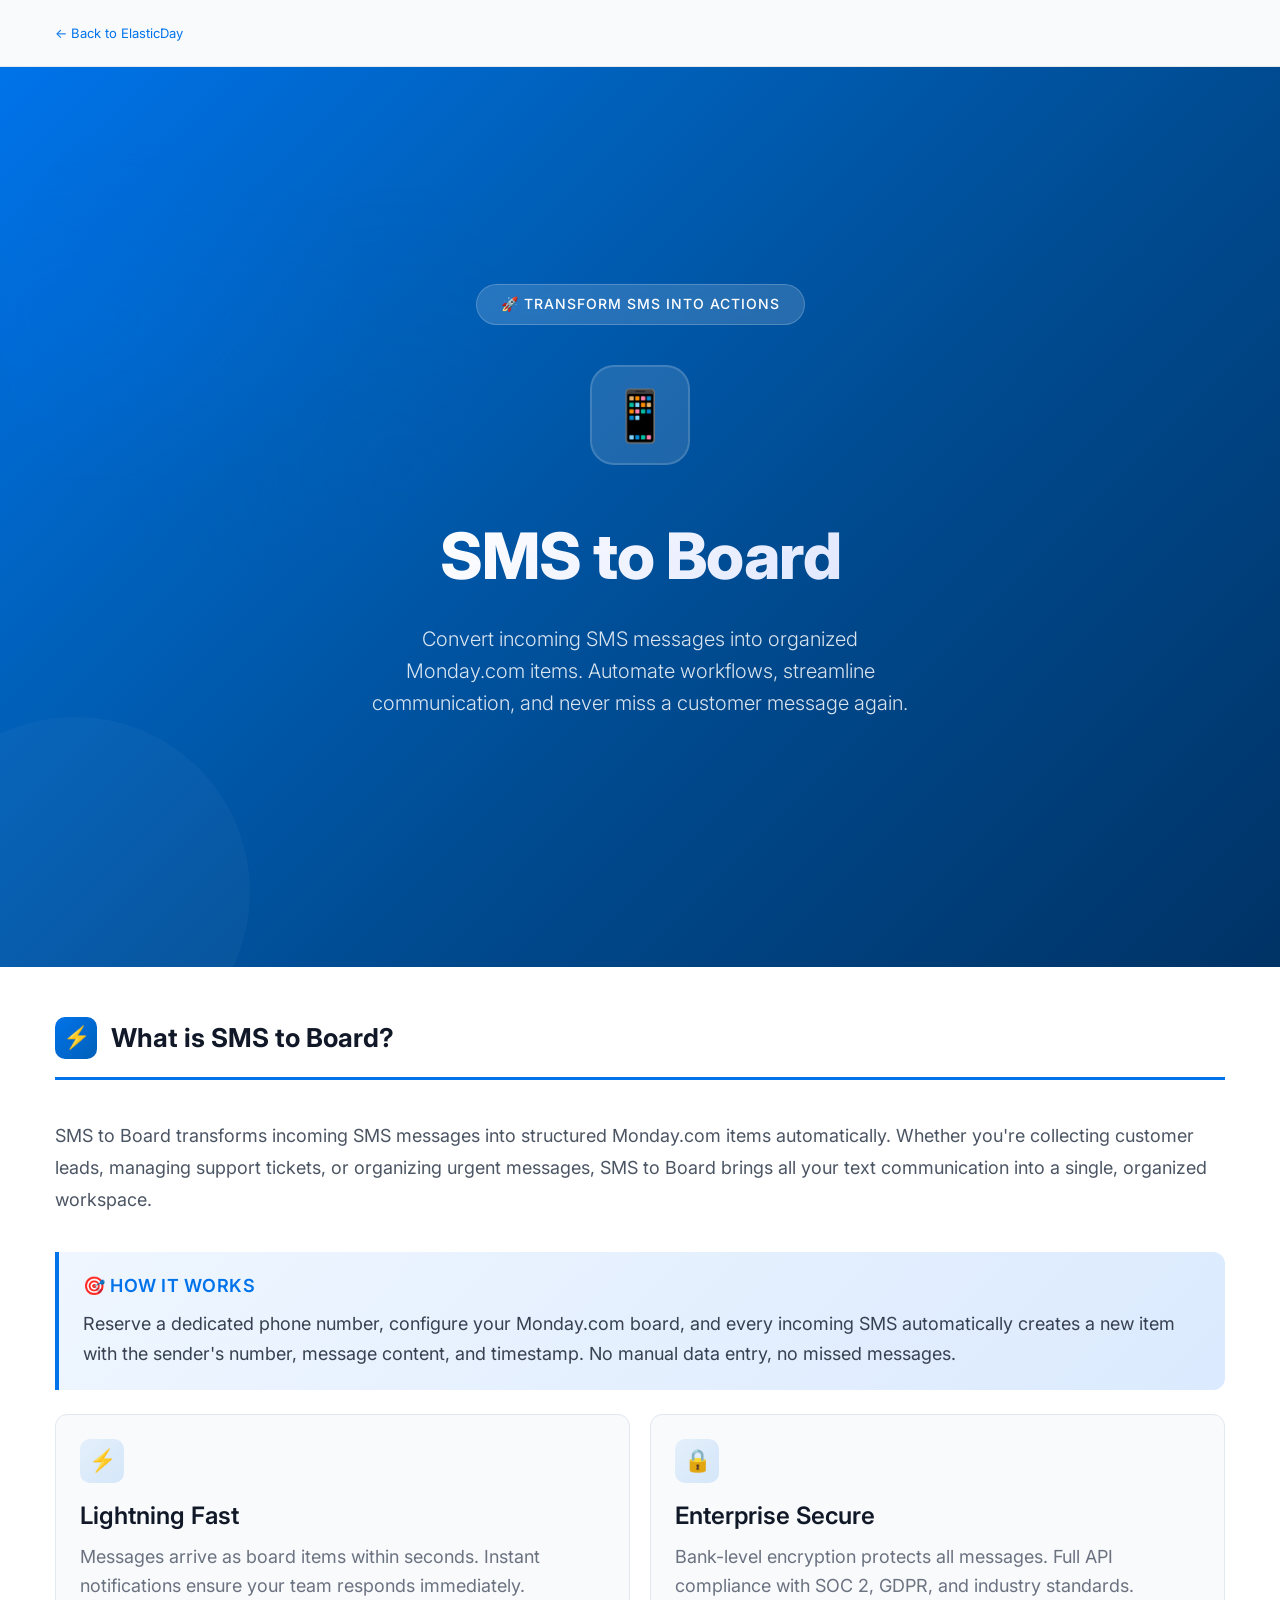
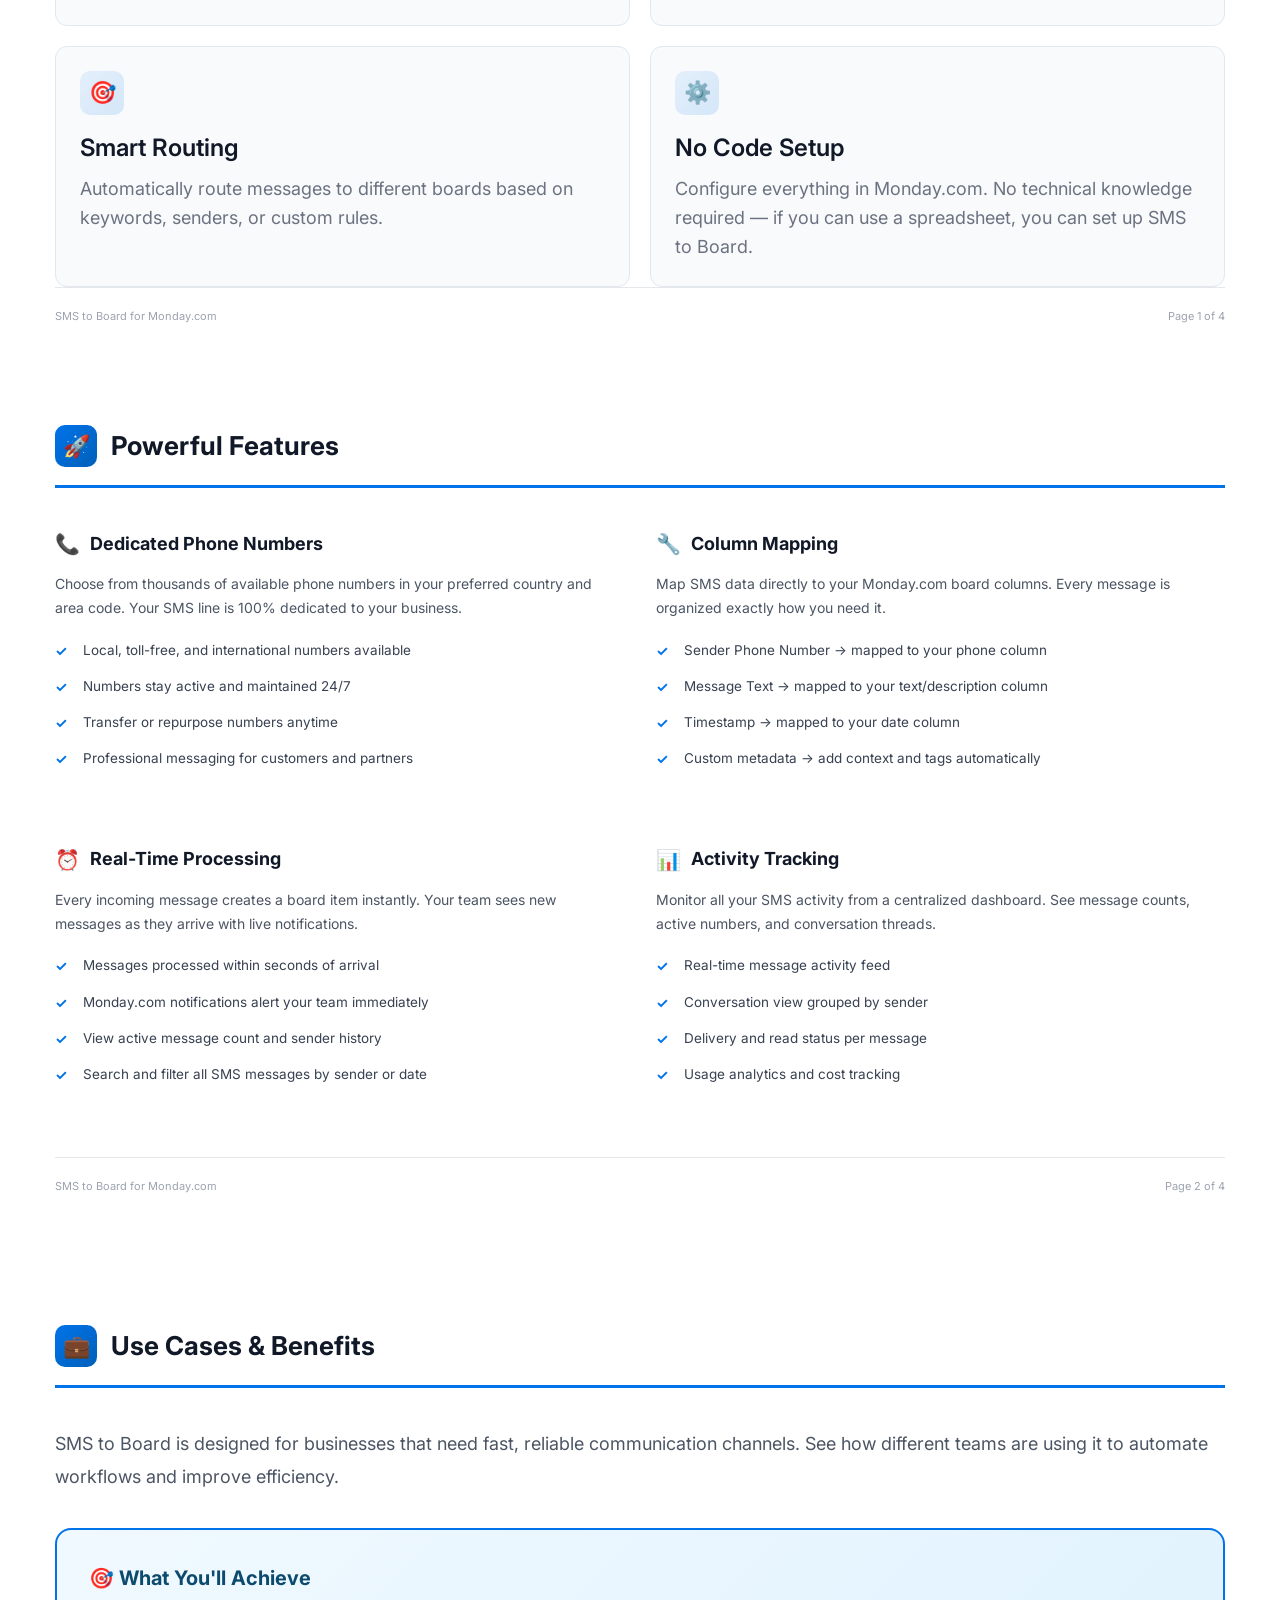
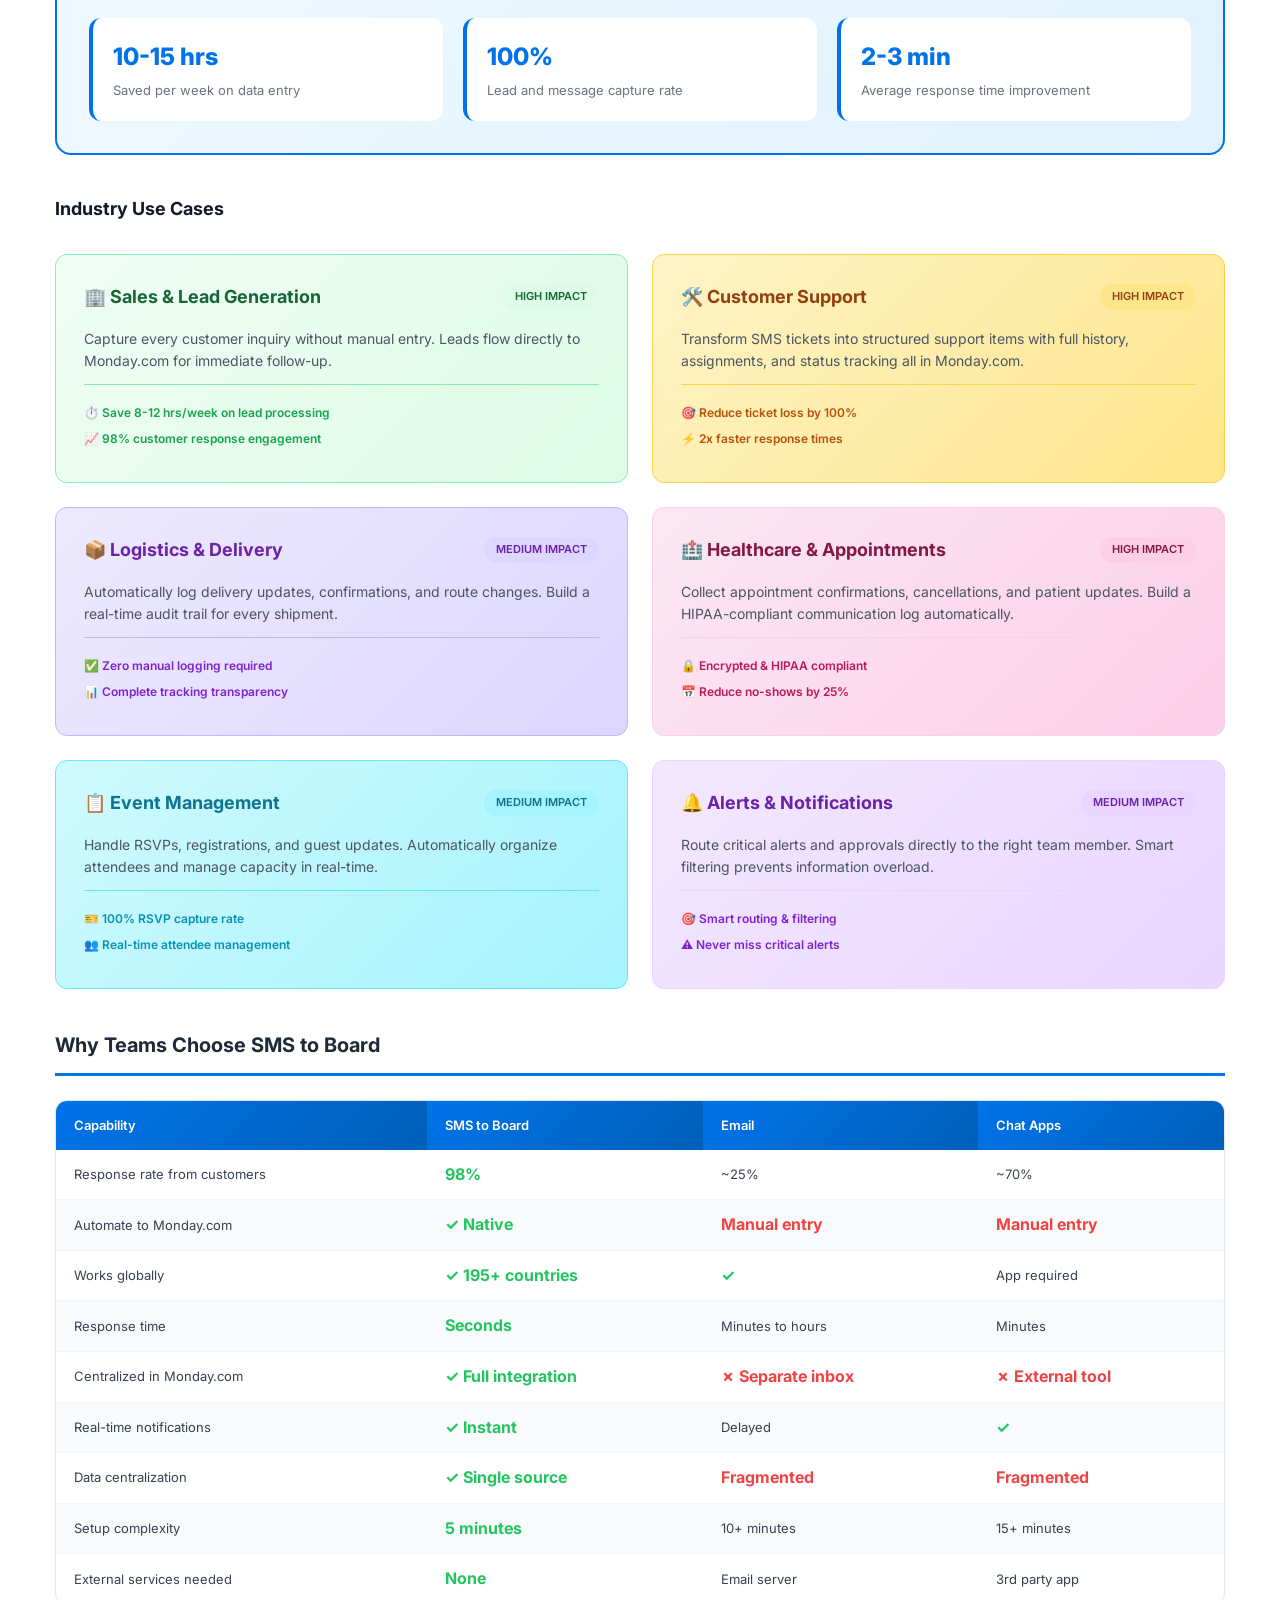
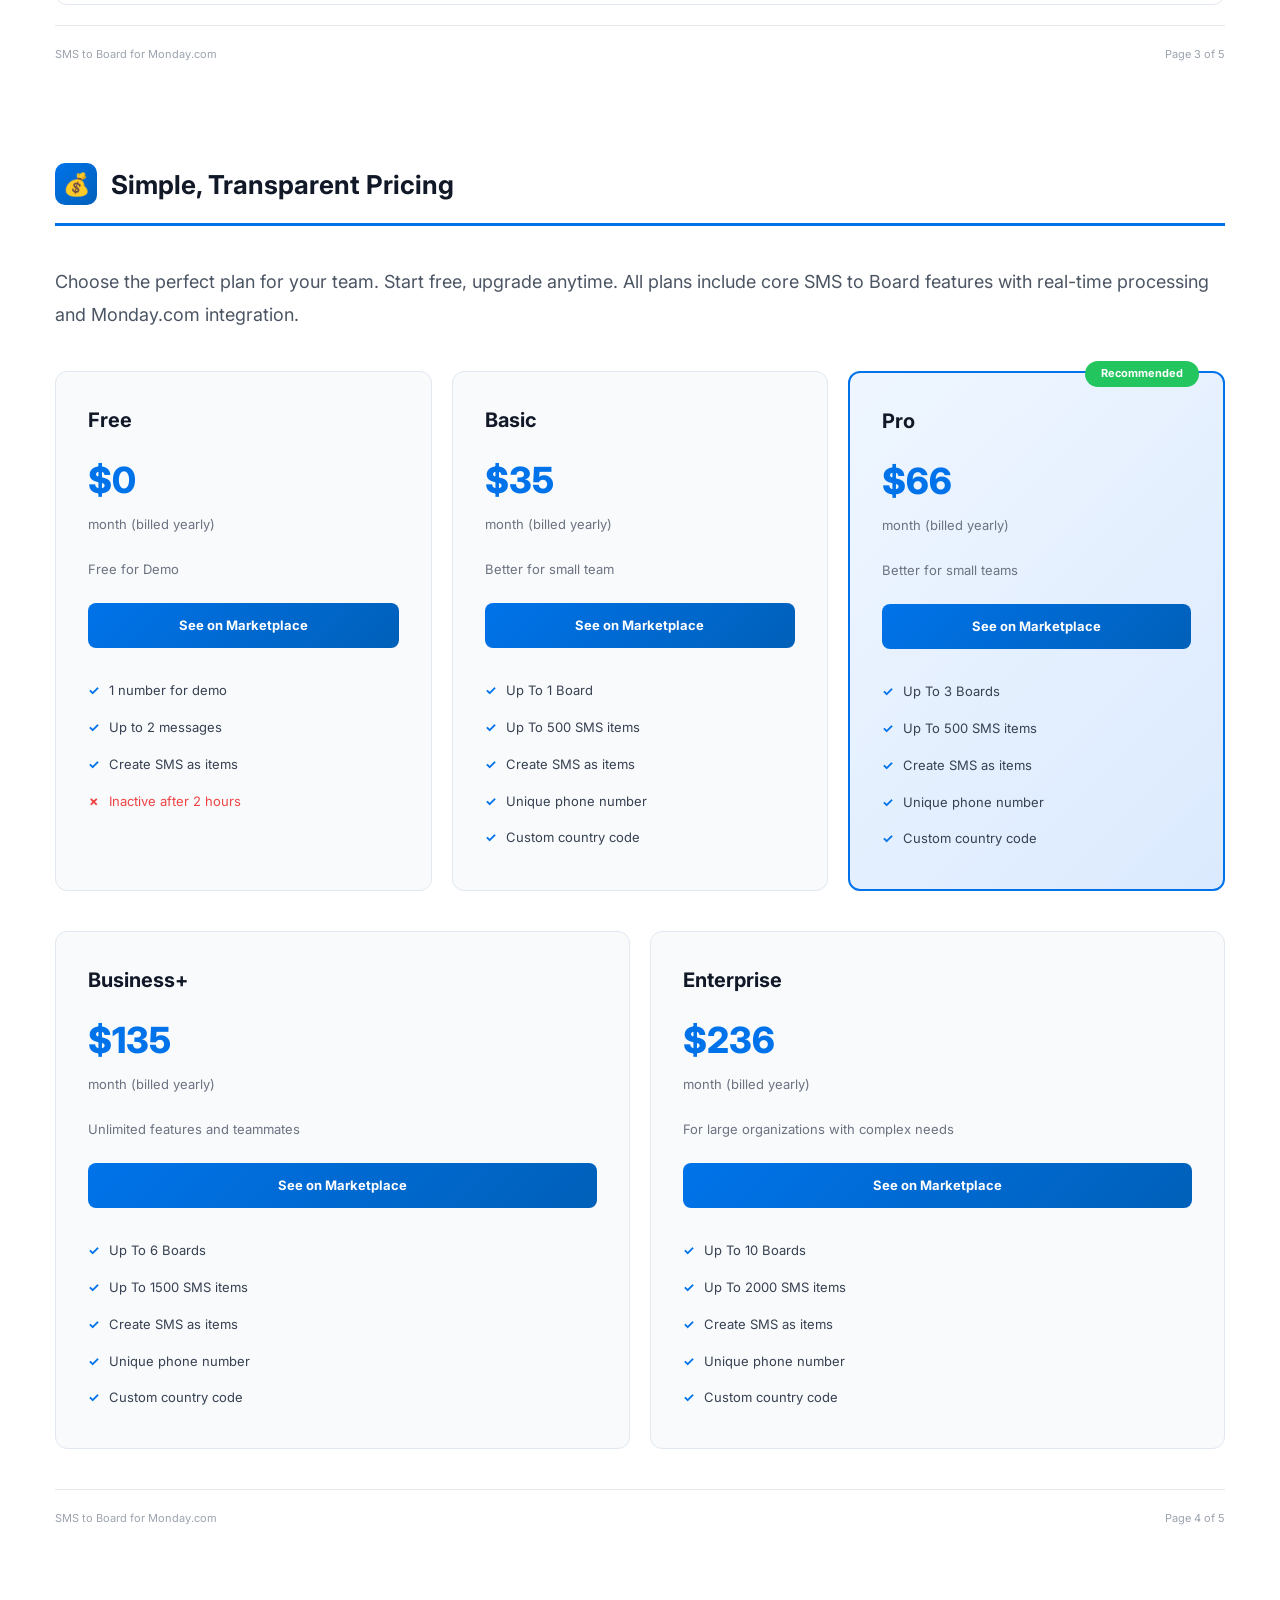
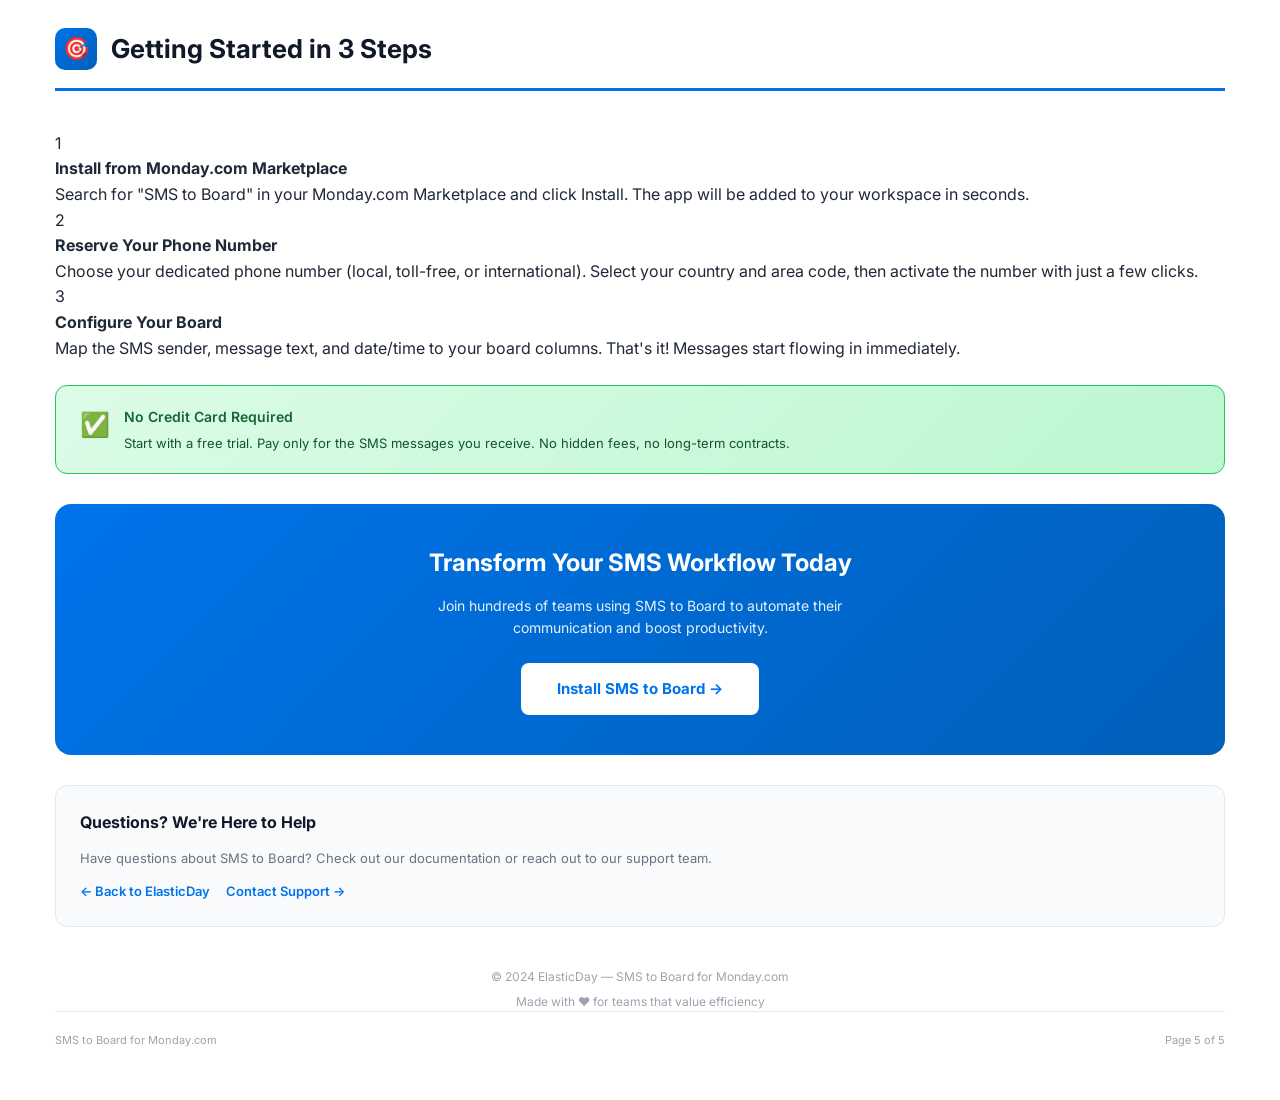
==== sms-to-board/index.html @ 0e6a9a9a "fayez [ADD] first push" ====
<!DOCTYPE html>
<html lang="en">
<head>
    <meta charset="UTF-8">
    <meta name="viewport" content="width=device-width, initial-scale=1.0">
    <title>SMS to Board for Monday.com – Transform SMS into Actions</title>
    <link rel="stylesheet" href="../css/styles.css">
</head>
<body>

    <!-- BREADCRUMB NAVIGATION -->
    <div class="breadcrumb">
        <a href="../">← Back to ElasticDay</a>
    </div>

    <!-- COVER PAGE -->
    <div class="cover-page">
        <div class="cover-badge">🚀 Transform SMS Into Actions</div>
        <div class="cover-icon">📱</div>
        <h1 class="cover-title">SMS to Board</h1>
        <p class="cover-subtitle">Convert incoming SMS messages into organized Monday.com items. Automate workflows, streamline communication, and never miss a customer message again.</p>
    </div>

    <!-- PAGE 1: OVERVIEW -->
    <div class="page">
        <div class="page-header">
            <div class="page-header-icon">⚡</div>
            <h2>What is SMS to Board?</h2>
        </div>

        <p class="intro-text">
            SMS to Board transforms incoming SMS messages into structured Monday.com items automatically. Whether you're collecting customer leads, managing support tickets, or organizing urgent messages, SMS to Board brings all your text communication into a single, organized workspace.
        </p>

        <div class="highlight-box">
            <h4>🎯 How It Works</h4>
            <p>Reserve a dedicated phone number, configure your Monday.com board, and every incoming SMS automatically creates a new item with the sender's number, message content, and timestamp. No manual data entry, no missed messages.</p>
        </div>

        <div class="features-grid">
            <div class="feature-card">
                <div class="feature-card-icon">⚡</div>
                <h3>Lightning Fast</h3>
                <p>Messages arrive as board items within seconds. Instant notifications ensure your team responds immediately.</p>
            </div>
            <div class="feature-card">
                <div class="feature-card-icon">🔒</div>
                <h3>Enterprise Secure</h3>
                <p>Bank-level encryption protects all messages. Full API compliance with SOC 2, GDPR, and industry standards.</p>
            </div>
            <div class="feature-card">
                <div class="feature-card-icon">🎯</div>
                <h3>Smart Routing</h3>
                <p>Automatically route messages to different boards based on keywords, senders, or custom rules.</p>
            </div>
            <div class="feature-card">
                <div class="feature-card-icon">⚙️</div>
                <h3>No Code Setup</h3>
                <p>Configure everything in Monday.com. No technical knowledge required — if you can use a spreadsheet, you can set up SMS to Board.</p>
            </div>
        </div>

        <div class="page-footer">
            <span>SMS to Board for Monday.com</span>
            <span>Page 1 of 4</span>
        </div>
    </div>

    <!-- PAGE 2: KEY FEATURES -->
    <div class="page">
        <div class="page-header">
            <div class="page-header-icon">🚀</div>
            <h2>Powerful Features</h2>
        </div>

        <div style="display: grid; grid-template-columns: 1fr 1fr; gap: 32px; margin: 30px 0;">
            <div class="feature-section">
                <h3><span class="emoji">📞</span> Dedicated Phone Numbers</h3>
                <p>Choose from thousands of available phone numbers in your preferred country and area code. Your SMS line is 100% dedicated to your business.</p>
                <ul class="feature-list">
                    <li>Local, toll-free, and international numbers available</li>
                    <li>Numbers stay active and maintained 24/7</li>
                    <li>Transfer or repurpose numbers anytime</li>
                    <li>Professional messaging for customers and partners</li>
                </ul>
            </div>

            <div class="feature-section">
                <h3><span class="emoji">🔧</span> Column Mapping</h3>
                <p>Map SMS data directly to your Monday.com board columns. Every message is organized exactly how you need it.</p>
                <ul class="feature-list">
                    <li>Sender Phone Number → mapped to your phone column</li>
                    <li>Message Text → mapped to your text/description column</li>
                    <li>Timestamp → mapped to your date column</li>
                    <li>Custom metadata → add context and tags automatically</li>
                </ul>
            </div>

            <div class="feature-section">
                <h3><span class="emoji">⏰</span> Real-Time Processing</h3>
                <p>Every incoming message creates a board item instantly. Your team sees new messages as they arrive with live notifications.</p>
                <ul class="feature-list">
                    <li>Messages processed within seconds of arrival</li>
                    <li>Monday.com notifications alert your team immediately</li>
                    <li>View active message count and sender history</li>
                    <li>Search and filter all SMS messages by sender or date</li>
                </ul>
            </div>

            <div class="feature-section">
                <h3><span class="emoji">📊</span> Activity Tracking</h3>
                <p>Monitor all your SMS activity from a centralized dashboard. See message counts, active numbers, and conversation threads.</p>
                <ul class="feature-list">
                    <li>Real-time message activity feed</li>
                    <li>Conversation view grouped by sender</li>
                    <li>Delivery and read status per message</li>
                    <li>Usage analytics and cost tracking</li>
                </ul>
            </div>
        </div>

        <div class="page-footer">
            <span>SMS to Board for Monday.com</span>
            <span>Page 2 of 4</span>
        </div>
    </div>

    <!-- PAGE 3: USE CASES -->
    <div class="page">
        <div class="page-header">
            <div class="page-header-icon">💼</div>
            <h2>Use Cases & Benefits</h2>
        </div>

        <p class="intro-text">
            SMS to Board is designed for businesses that need fast, reliable communication channels. See how different teams are using it to automate workflows and improve efficiency.
        </p>

        <!-- Key Outcomes Section -->
        <div style="background: linear-gradient(135deg, #f0f9ff, #e0f2fe); border: 2px solid #0073ea; border-radius: 16px; padding: 32px; margin: 30px 0;">
            <h3 style="font-size: 20px; font-weight: 700; color: #0c4a6e; margin-bottom: 24px;">🎯 What You'll Achieve</h3>
            <div style="display: grid; grid-template-columns: 1fr 1fr 1fr; gap: 20px;">
                <div style="background: white; padding: 20px; border-radius: 12px; border-left: 4px solid #0073ea;">
                    <div style="font-size: 24px; font-weight: 800; color: #0073ea; margin-bottom: 4px;">10-15 hrs</div>
                    <div style="font-size: 13px; color: #6b7280;">Saved per week on data entry</div>
                </div>
                <div style="background: white; padding: 20px; border-radius: 12px; border-left: 4px solid #0073ea;">
                    <div style="font-size: 24px; font-weight: 800; color: #0073ea; margin-bottom: 4px;">100%</div>
                    <div style="font-size: 13px; color: #6b7280;">Lead and message capture rate</div>
                </div>
                <div style="background: white; padding: 20px; border-radius: 12px; border-left: 4px solid #0073ea;">
                    <div style="font-size: 24px; font-weight: 800; color: #0073ea; margin-bottom: 4px;">2-3 min</div>
                    <div style="font-size: 13px; color: #6b7280;">Average response time improvement</div>
                </div>
            </div>
        </div>

        <!-- Use Cases Grid -->
        <h3 style="font-size: 18px; font-weight: 700; margin: 40px 0 24px; color: #111827;">Industry Use Cases</h3>
        <div style="display: grid; grid-template-columns: 1fr 1fr; gap: 24px; margin: 30px 0;">
            <div style="background: linear-gradient(135deg, #f0fdf4, #dcfce7); border: 1px solid #86efac; border-radius: 12px; padding: 28px;">
                <div style="display: flex; align-items: center; justify-content: space-between; margin-bottom: 16px;">
                    <h3 style="font-size: 18px; font-weight: 700; color: #166534; margin: 0;">🏢 Sales & Lead Generation</h3>
                    <span style="background: #dcfce7; color: #166534; padding: 4px 12px; border-radius: 20px; font-size: 11px; font-weight: 600;">HIGH IMPACT</span>
                </div>
                <p style="color: #4b5563; margin: 0 0 12px; font-size: 14px;">Capture every customer inquiry without manual entry. Leads flow directly to Monday.com for immediate follow-up.</p>
                <div style="border-top: 1px solid #86efac; padding-top: 12px;">
                    <div style="font-size: 12px; color: #16a34a; font-weight: 600; display: flex; align-items: center; gap: 8px; margin: 6px 0;">⏱️ Save 8-12 hrs/week on lead processing</div>
                    <div style="font-size: 12px; color: #16a34a; font-weight: 600; display: flex; align-items: center; gap: 8px; margin: 6px 0;">📈 98% customer response engagement</div>
                </div>
            </div>

            <div style="background: linear-gradient(135deg, #fef3c7, #fde68a); border: 1px solid #fcd34d; border-radius: 12px; padding: 28px;">
                <div style="display: flex; align-items: center; justify-content: space-between; margin-bottom: 16px;">
                    <h3 style="font-size: 18px; font-weight: 700; color: #92400e; margin: 0;">🛠️ Customer Support</h3>
                    <span style="background: #fde68a; color: #92400e; padding: 4px 12px; border-radius: 20px; font-size: 11px; font-weight: 600;">HIGH IMPACT</span>
                </div>
                <p style="color: #4b5563; margin: 0 0 12px; font-size: 14px;">Transform SMS tickets into structured support items with full history, assignments, and status tracking all in Monday.com.</p>
                <div style="border-top: 1px solid #fcd34d; padding-top: 12px;">
                    <div style="font-size: 12px; color: #b45309; font-weight: 600; display: flex; align-items: center; gap: 8px; margin: 6px 0;">🎯 Reduce ticket loss by 100%</div>
                    <div style="font-size: 12px; color: #b45309; font-weight: 600; display: flex; align-items: center; gap: 8px; margin: 6px 0;">⚡ 2x faster response times</div>
                </div>
            </div>

            <div style="background: linear-gradient(135deg, #ede9fe, #ddd6fe); border: 1px solid #c4b5fd; border-radius: 12px; padding: 28px;">
                <div style="display: flex; align-items: center; justify-content: space-between; margin-bottom: 16px;">
                    <h3 style="font-size: 18px; font-weight: 700; color: #6b21a8; margin: 0;">📦 Logistics & Delivery</h3>
                    <span style="background: #ddd6fe; color: #6b21a8; padding: 4px 12px; border-radius: 20px; font-size: 11px; font-weight: 600;">MEDIUM IMPACT</span>
                </div>
                <p style="color: #4b5563; margin: 0 0 12px; font-size: 14px;">Automatically log delivery updates, confirmations, and route changes. Build a real-time audit trail for every shipment.</p>
                <div style="border-top: 1px solid #c4b5fd; padding-top: 12px;">
                    <div style="font-size: 12px; color: #7e22ce; font-weight: 600; display: flex; align-items: center; gap: 8px; margin: 6px 0;">✅ Zero manual logging required</div>
                    <div style="font-size: 12px; color: #7e22ce; font-weight: 600; display: flex; align-items: center; gap: 8px; margin: 6px 0;">📊 Complete tracking transparency</div>
                </div>
            </div>

            <div style="background: linear-gradient(135deg, #fce7f3, #fbcfe8); border: 1px solid #fbcfe8; border-radius: 12px; padding: 28px;">
                <div style="display: flex; align-items: center; justify-content: space-between; margin-bottom: 16px;">
                    <h3 style="font-size: 18px; font-weight: 700; color: #831843; margin: 0;">🏥 Healthcare & Appointments</h3>
                    <span style="background: #fbcfe8; color: #831843; padding: 4px 12px; border-radius: 20px; font-size: 11px; font-weight: 600;">HIGH IMPACT</span>
                </div>
                <p style="color: #4b5563; margin: 0 0 12px; font-size: 14px;">Collect appointment confirmations, cancellations, and patient updates. Build a HIPAA-compliant communication log automatically.</p>
                <div style="border-top: 1px solid #fbcfe8; padding-top: 12px;">
                    <div style="font-size: 12px; color: #be185d; font-weight: 600; display: flex; align-items: center; gap: 8px; margin: 6px 0;">🔒 Encrypted & HIPAA compliant</div>
                    <div style="font-size: 12px; color: #be185d; font-weight: 600; display: flex; align-items: center; gap: 8px; margin: 6px 0;">📅 Reduce no-shows by 25%</div>
                </div>
            </div>

            <div style="background: linear-gradient(135deg, #cffafe, #a5f3fc); border: 1px solid #67e8f9; border-radius: 12px; padding: 28px;">
                <div style="display: flex; align-items: center; justify-content: space-between; margin-bottom: 16px;">
                    <h3 style="font-size: 18px; font-weight: 700; color: #0e7490; margin: 0;">📋 Event Management</h3>
                    <span style="background: #a5f3fc; color: #0e7490; padding: 4px 12px; border-radius: 20px; font-size: 11px; font-weight: 600;">MEDIUM IMPACT</span>
                </div>
                <p style="color: #4b5563; margin: 0 0 12px; font-size: 14px;">Handle RSVPs, registrations, and guest updates. Automatically organize attendees and manage capacity in real-time.</p>
                <div style="border-top: 1px solid #67e8f9; padding-top: 12px;">
                    <div style="font-size: 12px; color: #0891b2; font-weight: 600; display: flex; align-items: center; gap: 8px; margin: 6px 0;">🎫 100% RSVP capture rate</div>
                    <div style="font-size: 12px; color: #0891b2; font-weight: 600; display: flex; align-items: center; gap: 8px; margin: 6px 0;">👥 Real-time attendee management</div>
                </div>
            </div>

            <div style="background: linear-gradient(135deg, #f3e8ff, #e9d5ff); border: 1px solid #e9d5ff; border-radius: 12px; padding: 28px;">
                <div style="display: flex; align-items: center; justify-content: space-between; margin-bottom: 16px;">
                    <h3 style="font-size: 18px; font-weight: 700; color: #6b21a8; margin: 0;">🔔 Alerts & Notifications</h3>
                    <span style="background: #e9d5ff; color: #6b21a8; padding: 4px 12px; border-radius: 20px; font-size: 11px; font-weight: 600;">MEDIUM IMPACT</span>
                </div>
                <p style="color: #4b5563; margin: 0 0 12px; font-size: 14px;">Route critical alerts and approvals directly to the right team member. Smart filtering prevents information overload.</p>
                <div style="border-top: 1px solid #e9d5ff; padding-top: 12px;">
                    <div style="font-size: 12px; color: #7e22ce; font-weight: 600; display: flex; align-items: center; gap: 8px; margin: 6px 0;">🎯 Smart routing & filtering</div>
                    <div style="font-size: 12px; color: #7e22ce; font-weight: 600; display: flex; align-items: center; gap: 8px; margin: 6px 0;">⚠️ Never miss critical alerts</div>
                </div>
            </div>
        </div>

        <h3 style="font-size: 20px; font-weight: 700; margin: 40px 0 24px; border-bottom: 3px solid #0073ea; padding-bottom: 12px;">Why Teams Choose SMS to Board</h3>

        <table class="comparison-table">
            <thead>
                <tr>
                    <th>Capability</th>
                    <th>SMS to Board</th>
                    <th>Email</th>
                    <th>Chat Apps</th>
                </tr>
            </thead>
            <tbody>
                <tr>
                    <td>Response rate from customers</td>
                    <td><span class="check-icon">98%</span></td>
                    <td>~25%</td>
                    <td>~70%</td>
                </tr>
                <tr>
                    <td>Automate to Monday.com</td>
                    <td><span class="check-icon">✓ Native</span></td>
                    <td><span class="cross-icon">Manual entry</span></td>
                    <td><span class="cross-icon">Manual entry</span></td>
                </tr>
                <tr>
                    <td>Works globally</td>
                    <td><span class="check-icon">✓ 195+ countries</span></td>
                    <td><span class="check-icon">✓</span></td>
                    <td>App required</td>
                </tr>
                <tr>
                    <td>Response time</td>
                    <td><span class="check-icon">Seconds</span></td>
                    <td>Minutes to hours</td>
                    <td>Minutes</td>
                </tr>
                <tr>
                    <td>Centralized in Monday.com</td>
                    <td><span class="check-icon">✓ Full integration</span></td>
                    <td><span class="cross-icon">✗ Separate inbox</span></td>
                    <td><span class="cross-icon">✗ External tool</span></td>
                </tr>
                <tr>
                    <td>Real-time notifications</td>
                    <td><span class="check-icon">✓ Instant</span></td>
                    <td>Delayed</td>
                    <td><span class="check-icon">✓</span></td>
                </tr>
                <tr>
                    <td>Data centralization</td>
                    <td><span class="check-icon">✓ Single source</span></td>
                    <td><span class="cross-icon">Fragmented</span></td>
                    <td><span class="cross-icon">Fragmented</span></td>
                </tr>
                <tr>
                    <td>Setup complexity</td>
                    <td><span class="check-icon">5 minutes</span></td>
                    <td>10+ minutes</td>
                    <td>15+ minutes</td>
                </tr>
                <tr>
                    <td>External services needed</td>
                    <td><span class="check-icon">None</span></td>
                    <td>Email server</td>
                    <td>3rd party app</td>
                </tr>
            </tbody>
        </table>

        <div class="page-footer">
            <span>SMS to Board for Monday.com</span>
            <span>Page 3 of 5</span>
        </div>
    </div>

    <!-- PAGE 4: PRICING & PLANS -->
    <div class="page" id="pricing">
        <div class="page-header">
            <div class="page-header-icon">💰</div>
            <h2>Simple, Transparent Pricing</h2>
        </div>

        <p class="intro-text">
            Choose the perfect plan for your team. Start free, upgrade anytime. All plans include core SMS to Board features with real-time processing and Monday.com integration.
        </p>

        <div style="display: grid; grid-template-columns: 1fr 1fr 1fr; gap: 20px; margin: 40px 0;">
            <!-- Free Plan -->
            <div style="background: #f8fafc; border: 1px solid #e2e8f0; border-radius: 12px; padding: 32px; display: flex; flex-direction: column;">
                <h3 style="font-size: 20px; font-weight: 700; color: #111827; margin-bottom: 16px;">Free</h3>
                <div style="margin-bottom: 24px;">
                    <div style="font-size: 36px; font-weight: 800; color: #0073ea; margin-bottom: 4px;">$0</div>
                    <div style="font-size: 13px; color: #6b7280;">month (billed yearly)</div>
                </div>
                <p style="font-size: 13px; color: #6b7280; margin-bottom: 24px;">Free for Demo</p>
                <a href="https://monday.com/marketplace/listing/10000117/sms-to-board#pricing" target="_blank" style="display: inline-block; background: linear-gradient(135deg, #0073ea, #0060b9); color: white; padding: 12px 24px; border: none; border-radius: 8px; font-weight: 700; font-size: 13px; cursor: pointer; margin-bottom: 24px; text-align: center; text-decoration: none; transition: transform 0.2s;">See on Marketplace</a>
                <ul style="list-style: none; padding: 0; flex-grow: 1;">
                    <li style="font-size: 13px; color: #374151; padding: 8px 0; display: flex; align-items: center; gap: 10px;"><span style="color: #0073ea; font-weight: 700;">✓</span> 1 number for demo</li>
                    <li style="font-size: 13px; color: #374151; padding: 8px 0; display: flex; align-items: center; gap: 10px;"><span style="color: #0073ea; font-weight: 700;">✓</span> Up to 2 messages</li>
                    <li style="font-size: 13px; color: #374151; padding: 8px 0; display: flex; align-items: center; gap: 10px;"><span style="color: #0073ea; font-weight: 700;">✓</span> Create SMS as items</li>
                    <li style="font-size: 13px; color: #ef4444; padding: 8px 0; display: flex; align-items: center; gap: 10px;"><span style="color: #ef4444; font-weight: 700;">✗</span> Inactive after 2 hours</li>
                </ul>
            </div>

            <!-- Basic Plan -->
            <div style="background: #f8fafc; border: 1px solid #e2e8f0; border-radius: 12px; padding: 32px; display: flex; flex-direction: column;">
                <h3 style="font-size: 20px; font-weight: 700; color: #111827; margin-bottom: 16px;">Basic</h3>
                <div style="margin-bottom: 24px;">
                    <div style="font-size: 36px; font-weight: 800; color: #0073ea; margin-bottom: 4px;">$35</div>
                    <div style="font-size: 13px; color: #6b7280;">month (billed yearly)</div>
                </div>
                <p style="font-size: 13px; color: #6b7280; margin-bottom: 24px;">Better for small team</p>
                <a href="https://monday.com/marketplace/listing/10000117/sms-to-board#pricing" target="_blank" style="display: inline-block; background: linear-gradient(135deg, #0073ea, #0060b9); color: white; padding: 12px 24px; border: none; border-radius: 8px; font-weight: 700; font-size: 13px; cursor: pointer; margin-bottom: 24px; text-align: center; text-decoration: none; transition: transform 0.2s;">See on Marketplace</a>
                <ul style="list-style: none; padding: 0; flex-grow: 1;">
                    <li style="font-size: 13px; color: #374151; padding: 8px 0; display: flex; align-items: center; gap: 10px;"><span style="color: #0073ea; font-weight: 700;">✓</span> Up To 1 Board</li>
                    <li style="font-size: 13px; color: #374151; padding: 8px 0; display: flex; align-items: center; gap: 10px;"><span style="color: #0073ea; font-weight: 700;">✓</span> Up To 500 SMS items</li>
                    <li style="font-size: 13px; color: #374151; padding: 8px 0; display: flex; align-items: center; gap: 10px;"><span style="color: #0073ea; font-weight: 700;">✓</span> Create SMS as items</li>
                    <li style="font-size: 13px; color: #374151; padding: 8px 0; display: flex; align-items: center; gap: 10px;"><span style="color: #0073ea; font-weight: 700;">✓</span> Unique phone number</li>
                    <li style="font-size: 13px; color: #374151; padding: 8px 0; display: flex; align-items: center; gap: 10px;"><span style="color: #0073ea; font-weight: 700;">✓</span> Custom country code</li>
                </ul>
            </div>

            <!-- Pro Plan (Recommended) -->
            <div style="background: linear-gradient(135deg, #eff6ff, #dbeafe); border: 2px solid #0073ea; border-radius: 12px; padding: 32px; display: flex; flex-direction: column; position: relative;">
                <div style="position: absolute; top: -12px; right: 24px; background: #22c55e; color: white; padding: 4px 16px; border-radius: 20px; font-size: 11px; font-weight: 700;">Recommended</div>
                <h3 style="font-size: 20px; font-weight: 700; color: #111827; margin-bottom: 16px;">Pro</h3>
                <div style="margin-bottom: 24px;">
                    <div style="font-size: 36px; font-weight: 800; color: #0073ea; margin-bottom: 4px;">$66</div>
                    <div style="font-size: 13px; color: #6b7280;">month (billed yearly)</div>
                </div>
                <p style="font-size: 13px; color: #6b7280; margin-bottom: 24px;">Better for small teams</p>
                <a href="https://monday.com/marketplace/listing/10000117/sms-to-board#pricing" target="_blank" style="display: inline-block; background: linear-gradient(135deg, #0073ea, #0060b9); color: white; padding: 12px 24px; border: none; border-radius: 8px; font-weight: 700; font-size: 13px; cursor: pointer; margin-bottom: 24px; text-align: center; text-decoration: none; transition: transform 0.2s;">See on Marketplace</a>
                <ul style="list-style: none; padding: 0; flex-grow: 1;">
                    <li style="font-size: 13px; color: #374151; padding: 8px 0; display: flex; align-items: center; gap: 10px;"><span style="color: #0073ea; font-weight: 700;">✓</span> Up To 3 Boards</li>
                    <li style="font-size: 13px; color: #374151; padding: 8px 0; display: flex; align-items: center; gap: 10px;"><span style="color: #0073ea; font-weight: 700;">✓</span> Up To 500 SMS items</li>
                    <li style="font-size: 13px; color: #374151; padding: 8px 0; display: flex; align-items: center; gap: 10px;"><span style="color: #0073ea; font-weight: 700;">✓</span> Create SMS as items</li>
                    <li style="font-size: 13px; color: #374151; padding: 8px 0; display: flex; align-items: center; gap: 10px;"><span style="color: #0073ea; font-weight: 700;">✓</span> Unique phone number</li>
                    <li style="font-size: 13px; color: #374151; padding: 8px 0; display: flex; align-items: center; gap: 10px;"><span style="color: #0073ea; font-weight: 700;">✓</span> Custom country code</li>
                </ul>
            </div>
        </div>

        <!-- Additional Plans Row (scroll) -->
        <div style="display: grid; grid-template-columns: 1fr 1fr; gap: 20px; margin: 20px 0 40px 0;">
            <!-- Business+ Plan -->
            <div style="background: #f8fafc; border: 1px solid #e2e8f0; border-radius: 12px; padding: 32px; display: flex; flex-direction: column;">
                <h3 style="font-size: 20px; font-weight: 700; color: #111827; margin-bottom: 16px;">Business+</h3>
                <div style="margin-bottom: 24px;">
                    <div style="font-size: 36px; font-weight: 800; color: #0073ea; margin-bottom: 4px;">$135</div>
                    <div style="font-size: 13px; color: #6b7280;">month (billed yearly)</div>
                </div>
                <p style="font-size: 13px; color: #6b7280; margin-bottom: 24px;">Unlimited features and teammates</p>
                <a href="https://monday.com/marketplace/listing/10000117/sms-to-board#pricing" target="_blank" style="display: inline-block; background: linear-gradient(135deg, #0073ea, #0060b9); color: white; padding: 12px 24px; border: none; border-radius: 8px; font-weight: 700; font-size: 13px; cursor: pointer; margin-bottom: 24px; text-align: center; text-decoration: none; transition: transform 0.2s;">See on Marketplace</a>
                <ul style="list-style: none; padding: 0; flex-grow: 1;">
                    <li style="font-size: 13px; color: #374151; padding: 8px 0; display: flex; align-items: center; gap: 10px;"><span style="color: #0073ea; font-weight: 700;">✓</span> Up To 6 Boards</li>
                    <li style="font-size: 13px; color: #374151; padding: 8px 0; display: flex; align-items: center; gap: 10px;"><span style="color: #0073ea; font-weight: 700;">✓</span> Up To 1500 SMS items</li>
                    <li style="font-size: 13px; color: #374151; padding: 8px 0; display: flex; align-items: center; gap: 10px;"><span style="color: #0073ea; font-weight: 700;">✓</span> Create SMS as items</li>
                    <li style="font-size: 13px; color: #374151; padding: 8px 0; display: flex; align-items: center; gap: 10px;"><span style="color: #0073ea; font-weight: 700;">✓</span> Unique phone number</li>
                    <li style="font-size: 13px; color: #374151; padding: 8px 0; display: flex; align-items: center; gap: 10px;"><span style="color: #0073ea; font-weight: 700;">✓</span> Custom country code</li>
                </ul>
            </div>

            <!-- Enterprise Plan -->
            <div style="background: #f8fafc; border: 1px solid #e2e8f0; border-radius: 12px; padding: 32px; display: flex; flex-direction: column;">
                <h3 style="font-size: 20px; font-weight: 700; color: #111827; margin-bottom: 16px;">Enterprise</h3>
                <div style="margin-bottom: 24px;">
                    <div style="font-size: 36px; font-weight: 800; color: #0073ea; margin-bottom: 4px;">$236</div>
                    <div style="font-size: 13px; color: #6b7280;">month (billed yearly)</div>
                </div>
                <p style="font-size: 13px; color: #6b7280; margin-bottom: 24px;">For large organizations with complex needs</p>
                <a href="https://monday.com/marketplace/listing/10000117/sms-to-board#pricing" target="_blank" style="display: inline-block; background: linear-gradient(135deg, #0073ea, #0060b9); color: white; padding: 12px 24px; border: none; border-radius: 8px; font-weight: 700; font-size: 13px; cursor: pointer; margin-bottom: 24px; text-align: center; text-decoration: none; transition: transform 0.2s;">See on Marketplace</a>
                <ul style="list-style: none; padding: 0; flex-grow: 1;">
                    <li style="font-size: 13px; color: #374151; padding: 8px 0; display: flex; align-items: center; gap: 10px;"><span style="color: #0073ea; font-weight: 700;">✓</span> Up To 10 Boards</li>
                    <li style="font-size: 13px; color: #374151; padding: 8px 0; display: flex; align-items: center; gap: 10px;"><span style="color: #0073ea; font-weight: 700;">✓</span> Up To 2000 SMS items</li>
                    <li style="font-size: 13px; color: #374151; padding: 8px 0; display: flex; align-items: center; gap: 10px;"><span style="color: #0073ea; font-weight: 700;">✓</span> Create SMS as items</li>
                    <li style="font-size: 13px; color: #374151; padding: 8px 0; display: flex; align-items: center; gap: 10px;"><span style="color: #0073ea; font-weight: 700;">✓</span> Unique phone number</li>
                    <li style="font-size: 13px; color: #374151; padding: 8px 0; display: flex; align-items: center; gap: 10px;"><span style="color: #0073ea; font-weight: 700;">✓</span> Custom country code</li>
                </ul>
            </div>
        </div>

        <div class="page-footer">
            <span>SMS to Board for Monday.com</span>
            <span>Page 4 of 5</span>
        </div>
    </div>

    <!-- PAGE 5: GETTING STARTED + CTA -->
    <div class="page">
        <div class="page-header">
            <div class="page-header-icon">🎯</div>
            <h2>Getting Started in 3 Steps</h2>
        </div>

        <div class="migration-steps">
            <div class="migration-step">
                <div class="step-number">1</div>
                <div class="step-content">
                    <h4>Install from Monday.com Marketplace</h4>
                    <p>Search for "SMS to Board" in your Monday.com Marketplace and click Install. The app will be added to your workspace in seconds.</p>
                </div>
            </div>

            <div class="migration-step">
                <div class="step-number">2</div>
                <div class="step-content">
                    <h4>Reserve Your Phone Number</h4>
                    <p>Choose your dedicated phone number (local, toll-free, or international). Select your country and area code, then activate the number with just a few clicks.</p>
                </div>
            </div>

            <div class="migration-step">
                <div class="step-number">3</div>
                <div class="step-content">
                    <h4>Configure Your Board</h4>
                    <p>Map the SMS sender, message text, and date/time to your board columns. That's it! Messages start flowing in immediately.</p>
                </div>
            </div>
        </div>

        <div class="success-box">
            <span class="icon">✅</span>
            <div>
                <h4>No Credit Card Required</h4>
                <p>Start with a free trial. Pay only for the SMS messages you receive. No hidden fees, no long-term contracts.</p>
            </div>
        </div>

        <div class="cta-section">
            <h3>Transform Your SMS Workflow Today</h3>
            <p>Join hundreds of teams using SMS to Board to automate their communication and boost productivity.</p>
            <a href="https://auth.monday.com/oauth2/authorize?client_id=f4a7f98a116df2e235b9e208f9df3a07&response_type=install" target="_blank" class="cta-button">Install SMS to Board →</a>
        </div>

        <div style="background: #f8fafc; border: 1px solid #e2e8f0; border-radius: 12px; padding: 24px; margin-top: 30px;">
            <h4 style="color: #111827; margin-bottom: 12px;">Questions? We're Here to Help</h4>
            <p style="color: #6b7280; font-size: 13px; margin-bottom: 12px;">Have questions about SMS to Board? Check out our documentation or reach out to our support team.</p>
            <div style="display: flex; gap: 16px; flex-wrap: wrap;">
                <a href="../" style="color: #0073ea; text-decoration: none; font-weight: 600; font-size: 13px;">← Back to ElasticDay</a>
                <a href="#contact" style="color: #0073ea; text-decoration: none; font-weight: 600; font-size: 13px;">Contact Support →</a>
            </div>
        </div>

        <div style="text-align: center; margin-top: 40px; color: #9ca3af; font-size: 12px;">
            <p>© 2024 ElasticDay — SMS to Board for Monday.com</p>
            <p style="margin-top: 6px;">Made with ♥ for teams that value efficiency</p>
        </div>

        <div class="page-footer">
            <span>SMS to Board for Monday.com</span>
            <span>Page 5 of 5</span>
        </div>
    </div>

</body>
</html>
---- css/styles.css ----
@import url('https://fonts.googleapis.com/css2?family=Inter:wght@300;400;500;600;700;800&display=swap');

* {
    margin: 0;
    padding: 0;
    box-sizing: border-box;
}

body {
    font-family: 'Inter', -apple-system, BlinkMacSystemFont, sans-serif;
    color: #1f2937;
    line-height: 1.6;
    background: white;
}

@page {
    size: A4;
    margin: 0;
}

/* ===== COVER PAGE ===== */
.cover-page {
    min-height: 100vh;
    background: linear-gradient(135deg, #0073ea 0%, #0060b9 30%, #004a8f 60%, #003366 100%);
    display: flex;
    flex-direction: column;
    justify-content: center;
    align-items: center;
    text-align: center;
    padding: 60px 40px;
    position: relative;
    overflow: hidden;
    page-break-after: always;
}

.cover-page::before {
    content: '';
    position: absolute;
    top: -150px;
    right: -150px;
    width: 500px;
    height: 500px;
    background: rgba(255, 255, 255, 0.04);
    border-radius: 50%;
}

.cover-page::after {
    content: '';
    position: absolute;
    bottom: -100px;
    left: -100px;
    width: 350px;
    height: 350px;
    background: rgba(255, 255, 255, 0.03);
    border-radius: 50%;
}

.cover-badge {
    display: inline-block;
    background: rgba(255, 255, 255, 0.15);
    color: white;
    padding: 8px 24px;
    border-radius: 30px;
    font-size: 14px;
    font-weight: 500;
    letter-spacing: 1px;
    text-transform: uppercase;
    margin-bottom: 40px;
    backdrop-filter: blur(10px);
    border: 1px solid rgba(255, 255, 255, 0.2);
}

.cover-icon {
    width: 100px;
    height: 100px;
    background: rgba(255, 255, 255, 0.12);
    border-radius: 24px;
    display: flex;
    align-items: center;
    justify-content: center;
    margin: 0 auto 40px;
    font-size: 50px;
    border: 2px solid rgba(255, 255, 255, 0.15);
}

.cover-title {
    font-size: 44px;
    font-weight: 800;
    color: white;
    margin-bottom: 16px;
    letter-spacing: -1px;
}

.cover-subtitle {
    font-size: 20px;
    color: rgba(255, 255, 255, 0.85);
    max-width: 550px;
    margin: 0 auto 50px;
    font-weight: 300;
}

.cover-app-name {
    font-size: 15px;
    color: rgba(255, 255, 255, 0.6);
    font-weight: 500;
    letter-spacing: 2px;
    text-transform: uppercase;
}

.cover-version {
    position: absolute;
    bottom: 40px;
    right: 40px;
    color: rgba(255, 255, 255, 0.4);
    font-size: 12px;
}

/* ===== CONTENT PAGES ===== */
.page {
    padding: 50px 55px;
    min-height: 100vh;
    page-break-after: always;
}

.page:last-child {
    page-break-after: avoid;
}

.page-header {
    display: flex;
    align-items: center;
    gap: 14px;
    margin-bottom: 40px;
    padding-bottom: 18px;
    border-bottom: 3px solid #0073ea;
}

.page-header-icon {
    width: 42px;
    height: 42px;
    background: linear-gradient(135deg, #0073ea, #0060b9);
    border-radius: 10px;
    display: flex;
    align-items: center;
    justify-content: center;
    font-size: 22px;
    color: white;
}

.page-header h2 {
    font-size: 26px;
    font-weight: 700;
    color: #111827;
}

/* ===== INTRO SECTION ===== */
.intro-text {
    font-size: 18px;
    color: #4b5563;
    margin-bottom: 35px;
    line-height: 1.8;
}

.highlight-box {
    background: linear-gradient(135deg, #eff6ff, #dbeafe);
    border-left: 4px solid #0073ea;
    padding: 20px 24px;
    border-radius: 0 12px 12px 0;
    margin: 24px 0;
}

.highlight-box h4 {
    color: #0073ea;
    font-size: 18px;
    font-weight: 600;
    margin-bottom: 8px;
    text-transform: uppercase;
    letter-spacing: 0.5px;
}

.highlight-box p {
    color: #374151;
    font-size: 18px;
    line-height: 1.7;
}

/* ===== FEATURE CARDS ===== */
.features-grid {
    display: grid;
    grid-template-columns: 1fr 1fr;
    gap: 20px;
    margin-top: 20px;
}

.feature-card {
    background: #f8fafc;
    border: 1px solid #e2e8f0;
    border-radius: 12px;
    padding: 24px;
    transition: all 0.2s;
}

.feature-card:hover {
    border-color: #0073ea;
    box-shadow: 0 4px 12px rgba(0, 115, 234, 0.1);
}

.feature-card-icon {
    width: 44px;
    height: 44px;
    background: linear-gradient(135deg, #0073ea15, #0073ea25);
    border-radius: 10px;
    display: flex;
    align-items: center;
    justify-content: center;
    font-size: 22px;
    margin-bottom: 14px;
}

.feature-card h3 {
    font-size: 24px;
    font-weight: 600;
    color: #111827;
    margin-bottom: 8px;
}

.feature-card p {
    font-size: 18px;
    color: #6b7280;
    line-height: 1.6;
}

.feature-card .badge {
    display: inline-block;
    background: #dcfce7;
    color: #166534;
    font-size: 11px;
    font-weight: 600;
    padding: 3px 10px;
    border-radius: 20px;
    margin-top: 10px;
}

.feature-card .badge-new {
    background: #0073ea;
    color: white;
}

/* ===== FEATURE DETAIL SECTIONS ===== */
.feature-section {
    margin-bottom: 35px;
}

.feature-section h3 {
    font-size: 18px;
    font-weight: 700;
    color: #111827;
    margin-bottom: 12px;
    display: flex;
    align-items: center;
    gap: 10px;
}

.feature-section h3 .emoji {
    font-size: 20px;
}

.feature-section p {
    font-size: 14px;
    color: #4b5563;
    line-height: 1.7;
    margin-bottom: 12px;
}

.feature-list {
    list-style: none;
    padding: 0;
}

.feature-list li {
    font-size: 13.5px;
    color: #374151;
    padding: 8px 0 8px 28px;
    position: relative;
    line-height: 1.5;
}

.feature-list li::before {
    content: '✓';
    position: absolute;
    left: 0;
    color: #0073ea;
    font-weight: 700;
    font-size: 14px;
}

/* ===== COMPARISON TABLE ===== */
.comparison-table {
    width: 100%;
    border-collapse: separate;
    border-spacing: 0;
    border-radius: 12px;
    overflow: hidden;
    border: 1px solid #e2e8f0;
    margin: 20px 0;
    font-size: 13px;
}

.comparison-table thead th {
    background: linear-gradient(135deg, #0073ea, #0060b9);
    color: white;
    font-weight: 600;
    padding: 14px 18px;
    text-align: left;
    font-size: 13px;
}

.comparison-table tbody td {
    padding: 12px 18px;
    border-bottom: 1px solid #f1f5f9;
    color: #374151;
}

.comparison-table tbody tr:last-child td {
    border-bottom: none;
}

.comparison-table tbody tr:nth-child(even) {
    background: #f8fafc;
}

.check-icon {
    color: #22c55e;
    font-weight: 700;
    font-size: 16px;
}

.cross-icon {
    color: #ef4444;
    font-weight: 700;
    font-size: 16px;
}

.dash-icon {
    color: #9ca3af;
}

/* ===== TESTIMONIAL SECTION ===== */
.testimonial-grid {
    display: grid;
    grid-template-columns: 1fr 1fr;
    gap: 20px;
    margin: 20px 0;
}

.testimonial-card {
    background: #f8fafc;
    border: 1px solid #e2e8f0;
    border-radius: 12px;
    padding: 24px;
}

.testimonial-card .stars {
    color: #f59e0b;
    margin-bottom: 12px;
    font-size: 14px;
}

.testimonial-card p {
    font-size: 13.5px;
    color: #4b5563;
    line-height: 1.7;
    margin-bottom: 14px;
    font-style: italic;
}

.testimonial-author {
    display: flex;
    align-items: center;
    gap: 12px;
}

.testimonial-avatar {
    width: 36px;
    height: 36px;
    background: linear-gradient(135deg, #0073ea, #0060b9);
    border-radius: 50%;
    display: flex;
    align-items: center;
    justify-content: center;
    color: white;
    font-weight: 700;
    font-size: 14px;
}

.testimonial-name {
    font-size: 13px;
    font-weight: 600;
    color: #111827;
}

.testimonial-title {
    font-size: 12px;
    color: #6b7280;
}

/* ===== BENEFITS GRID ===== */
.benefits-grid {
    display: grid;
    grid-template-columns: 1fr 1fr 1fr;
    gap: 16px;
    margin: 20px 0;
}

.benefit-item {
    text-align: center;
    padding: 24px 16px;
    background: #f8fafc;
    border-radius: 12px;
    border: 1px solid #e2e8f0;
}

.benefit-item .number {
    font-size: 28px;
    font-weight: 800;
    color: #0073ea;
    margin-bottom: 4px;
}

.benefit-item .label {
    font-size: 12px;
    color: #6b7280;
    font-weight: 500;
}

/* ===== CTA SECTION ===== */
.cta-section {
    background: linear-gradient(135deg, #0073ea, #0060b9);
    border-radius: 16px;
    padding: 40px;
    text-align: center;
    margin: 30px 0;
    color: white;
}

.cta-section h3 {
    font-size: 24px;
    font-weight: 700;
    margin-bottom: 12px;
}

.cta-section p {
    font-size: 14px;
    opacity: 0.9;
    margin-bottom: 24px;
    max-width: 450px;
    margin-left: auto;
    margin-right: auto;
}

.cta-button {
    display: inline-block;
    background: white;
    color: #0073ea;
    padding: 14px 36px;
    border-radius: 8px;
    font-weight: 700;
    font-size: 15px;
    text-decoration: none;
    transition: transform 0.2s, box-shadow 0.2s;
}

.cta-button:hover {
    transform: translateY(-2px);
    box-shadow: 0 8px 16px rgba(0, 115, 234, 0.3);
}

/* ===== FEATURE CARD FULL ===== */
.feature-card-full {
    background: #f8fafc;
    border: 1px solid #e2e8f0;
    border-radius: 12px;
    padding: 24px;
    margin-bottom: 20px;
}

.feature-card-full h3 {
    font-size: 16px;
    font-weight: 600;
    color: #111827;
    margin-bottom: 8px;
    display: flex;
    align-items: center;
    gap: 10px;
}

.feature-card-full p {
    font-size: 13px;
    color: #6b7280;
    line-height: 1.6;
}

/* ===== SUCCESS BOX ===== */
.success-box {
    background: linear-gradient(135deg, #dcfce7, #bbf7d0);
    border: 1px solid #22c55e;
    border-radius: 12px;
    padding: 20px 24px;
    margin: 24px 0;
    display: flex;
    gap: 14px;
    align-items: flex-start;
}

.success-box .icon {
    font-size: 24px;
    flex-shrink: 0;
}

.success-box h4 {
    font-size: 14px;
    font-weight: 600;
    color: #166534;
    margin-bottom: 4px;
}

.success-box p {
    font-size: 13px;
    color: #14532d;
    line-height: 1.6;
}

/* ===== FOOTER ===== */
.page-footer {
    margin-top: auto;
    padding-top: 20px;
    border-top: 1px solid #e5e7eb;
    display: flex;
    justify-content: space-between;
    align-items: center;
    font-size: 11px;
    color: #9ca3af;
}

.divider {
    height: 1px;
    background: linear-gradient(to right, transparent, #e2e8f0, transparent);
    margin: 30px 0;
}

.stats-row {
    display: grid;
    grid-template-columns: 1fr 1fr 1fr 1fr;
    gap: 16px;
    margin: 24px 0;
}

.stat-item {
    background: #f8fafc;
    border: 1px solid #e2e8f0;
    border-radius: 12px;
    padding: 16px;
    text-align: center;
}

.stat-number {
    font-size: 24px;
    font-weight: 800;
    color: #0073ea;
    margin-bottom: 4px;
}

.stat-label {
    font-size: 12px;
    color: #6b7280;
    font-weight: 500;
}

/* ===== BREADCRUMB NAVIGATION ===== */
.breadcrumb {
    padding: 20px 55px;
    border-bottom: 1px solid #e5e7eb;
    background: #f9fafb;
}

.breadcrumb a {
    color: #0073ea;
    text-decoration: none;
    font-size: 13px;
}

.breadcrumb a:hover {
    text-decoration: underline;
}

/* ===== COVER PAGE ENHANCEMENTS ===== */
@keyframes bounce {
    0%, 100% { transform: translateY(0); }
    50% { transform: translateY(-10px); }
}

@keyframes fadeInDown {
    from {
        opacity: 0;
        transform: translateY(-20px);
    }
    to {
        opacity: 1;
        transform: translateY(0);
    }
}

.cover-page {
    animation: fadeInDown 0.8s ease-out;
    padding-top: 80px;
}

.cover-page::before {
    content: '';
    position: absolute;
    top: 0;
    left: 0;
    right: 0;
    bottom: 0;
    background: radial-gradient(ellipse at 20% 50%, rgba(0, 115, 234, 0.15) 0%, transparent 50%),
                radial-gradient(ellipse at 80% 80%, rgba(0, 96, 185, 0.15) 0%, transparent 50%);
    pointer-events: none;
    z-index: 0;
}

.cover-page > * {
    position: relative;
    z-index: 1;
}

.cover-title {
    background: linear-gradient(135deg, #ffffff 0%, #e0e7ff 100%);
    -webkit-background-clip: text;
    -webkit-text-fill-color: transparent;
    background-clip: text;
    font-size: 64px;
}

.scroll-indicator {
    position: absolute !important;
    bottom: 40px;
    left: 50%;
    transform: translateX(-50%);
    animation: bounce 2s infinite;
    font-size: 24px;
    cursor: pointer;
    transition: opacity 0.3s;
    color: white;
    z-index: 10 !important;
}

.scroll-indicator:hover {
    opacity: 0.7;
}

.trust-badges {
    display: flex;
    justify-content: center;
    gap: 32px;
    margin: 30px 0 0 0;
    flex-wrap: wrap;
}

.trust-badge {
    text-align: center;
    display: flex;
    flex-direction: column;
    align-items: center;
    gap: 8px;
}

.trust-badge-number {
    font-size: 24px;
    font-weight: 800;
    color: white;
}

.trust-badge-label {
    font-size: 12px;
    color: rgba(255, 255, 255, 0.8);
    font-weight: 500;
}

.hero-cta {
    display: inline-block;
    background: white;
    color: #0073ea;
    padding: 16px 48px;
    border-radius: 10px;
    font-weight: 700;
    font-size: 16px;
    text-decoration: none;
    margin-top: 32px;
    transition: all 0.3s;
    box-shadow: 0 8px 24px rgba(255, 255, 255, 0.2);
}

.hero-cta:hover {
    transform: translateY(-2px);
    box-shadow: 0 12px 32px rgba(255, 255, 255, 0.3);
}

.secondary-cta {
    display: inline-block;
    border: 2px solid white;
    color: white;
    padding: 14px 44px;
    border-radius: 10px;
    font-weight: 700;
    font-size: 15px;
    text-decoration: none;
    margin-left: 16px;
    transition: all 0.3s;
}

.secondary-cta:hover {
    background: rgba(255, 255, 255, 0.1);
    transform: translateY(-2px);
}

/* ===== HEADER NAVIGATION ===== */
.header {
    position: fixed;
    top: 0;
    left: 0;
    right: 0;
    background: rgba(31, 41, 55, 0.95);
    backdrop-filter: blur(10px);
    border-bottom: 1px solid rgba(226, 232, 240, 0.1);
    display: flex;
    justify-content: space-between;
    align-items: center;
    padding: 16px 55px;
    z-index: 100;
    box-shadow: 0 2px 8px rgba(0, 0, 0, 0.1);
}

.logo {
    font-size: 20px;
    font-weight: 800;
    color: white;
    text-decoration: none;
    display: flex;
    align-items: center;
    gap: 8px;
    transition: opacity 0.3s;
}

.logo:hover {
    opacity: 0.8;
}

.nav-links {
    display: flex;
    gap: 32px;
    align-items: center;
}

.nav-links a {
    color: rgba(255, 255, 255, 0.8);
    text-decoration: none;
    font-size: 13px;
    font-weight: 500;
    transition: color 0.3s;
    text-transform: uppercase;
    letter-spacing: 0.5px;
}

.nav-links a:hover {
    color: #0073ea;
}

.cta-nav {
    background: linear-gradient(135deg, #0073ea, #0060b9);
    color: white !important;
    padding: 8px 20px;
    border-radius: 6px;
    font-size: 13px;
    font-weight: 600;
}

.cta-nav:hover {
    color: white !important;
    opacity: 0.9;
}
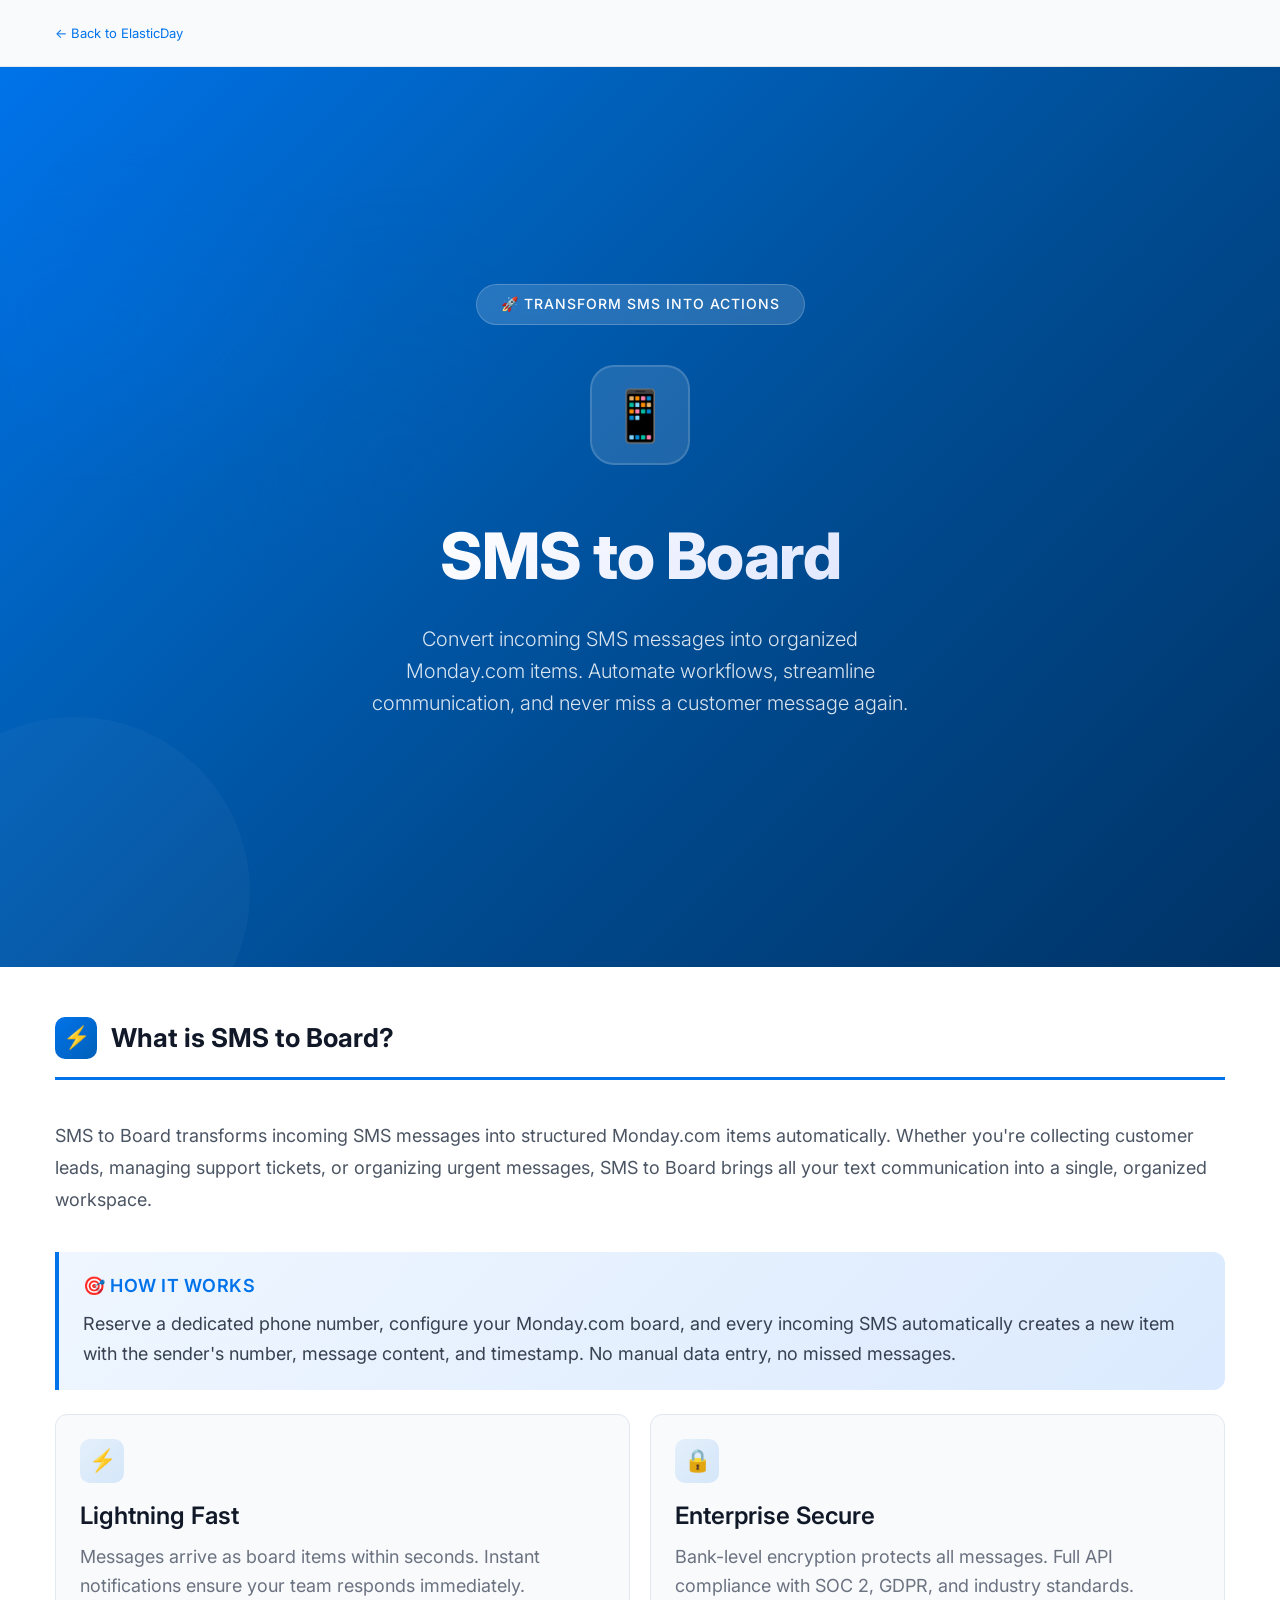
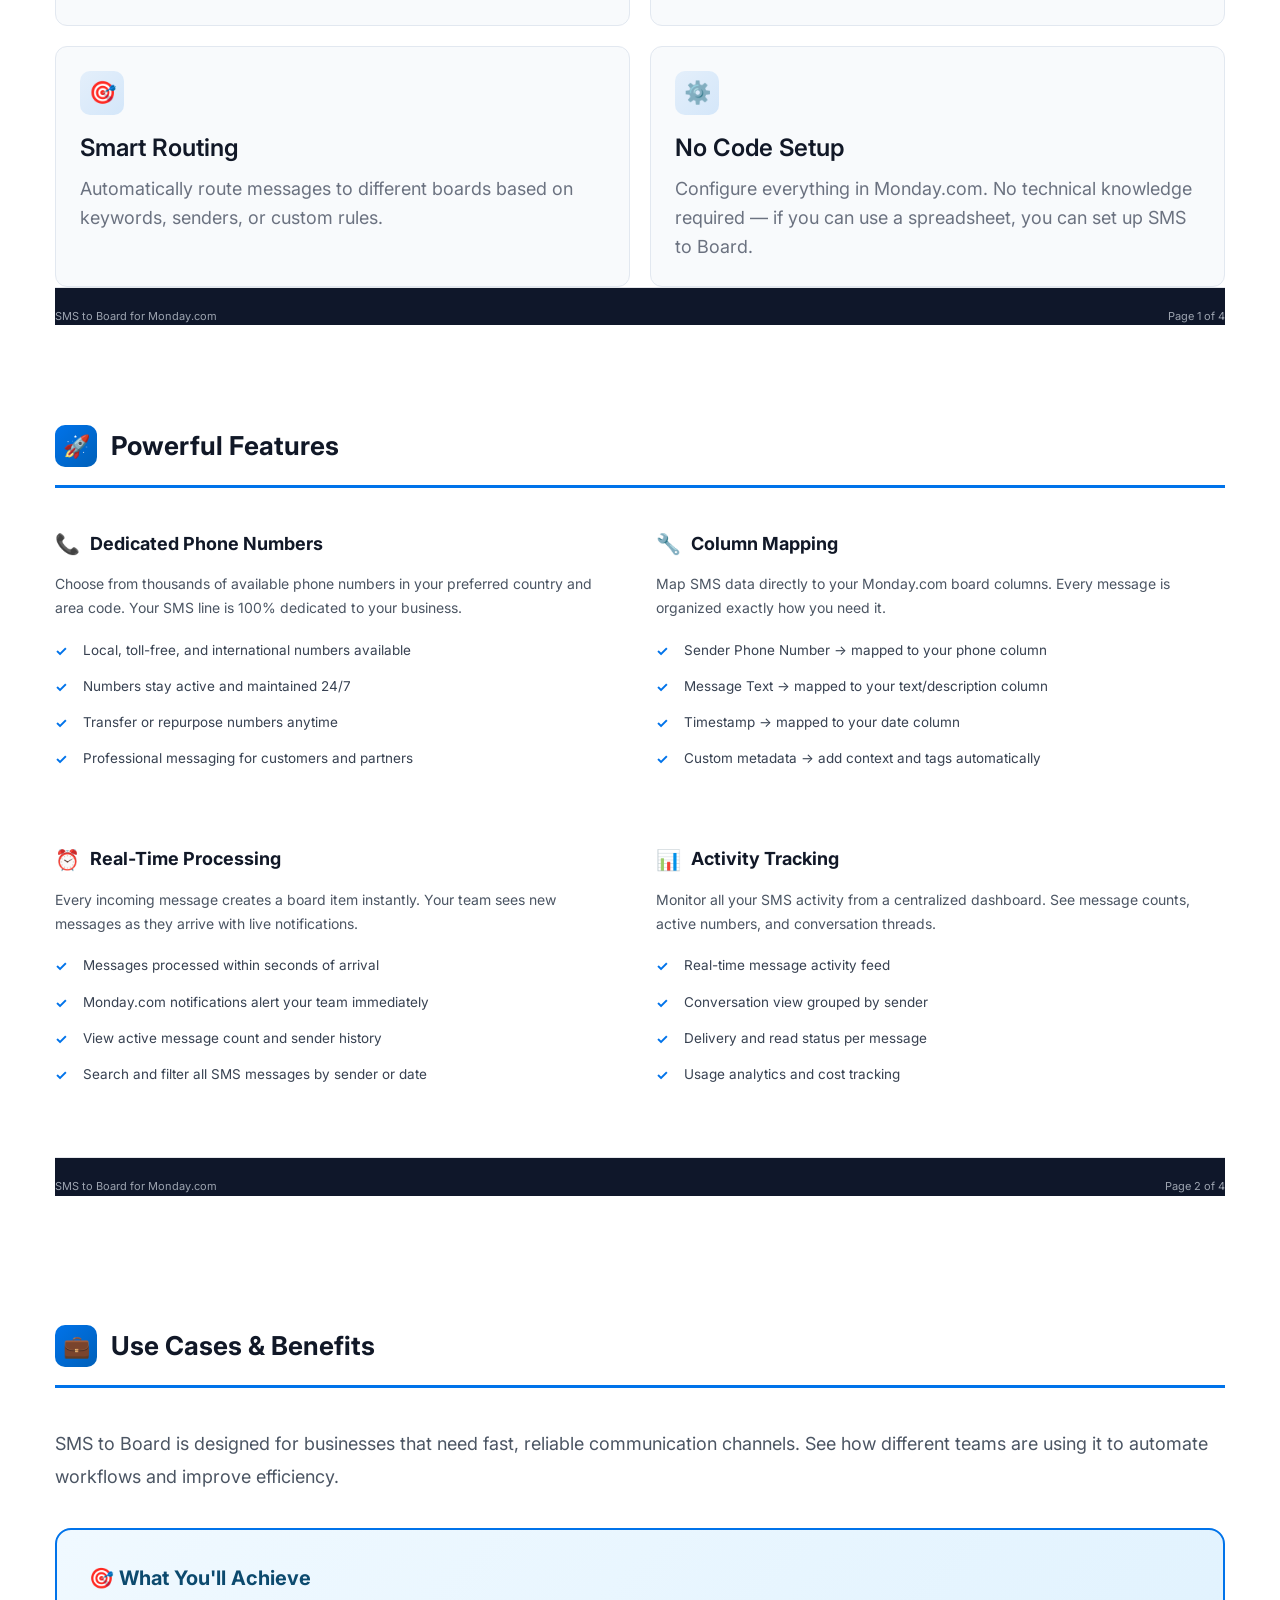
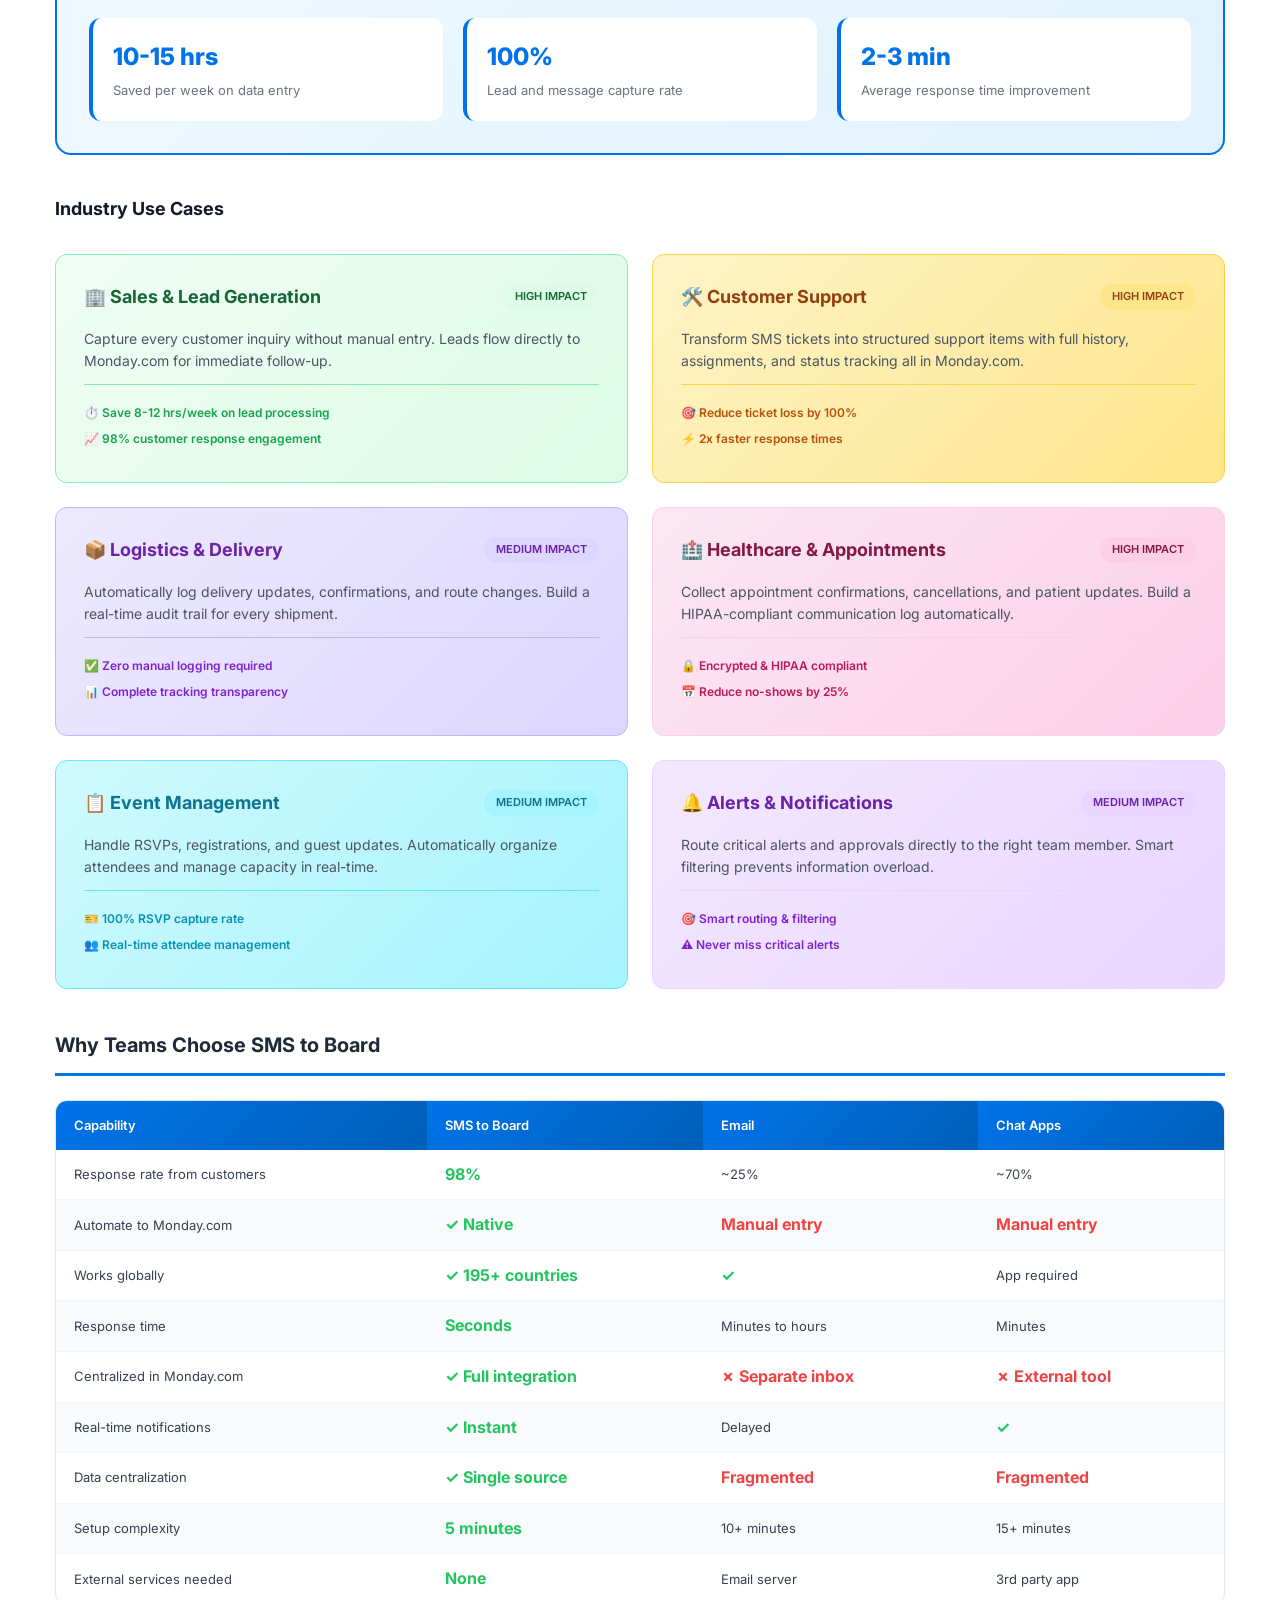
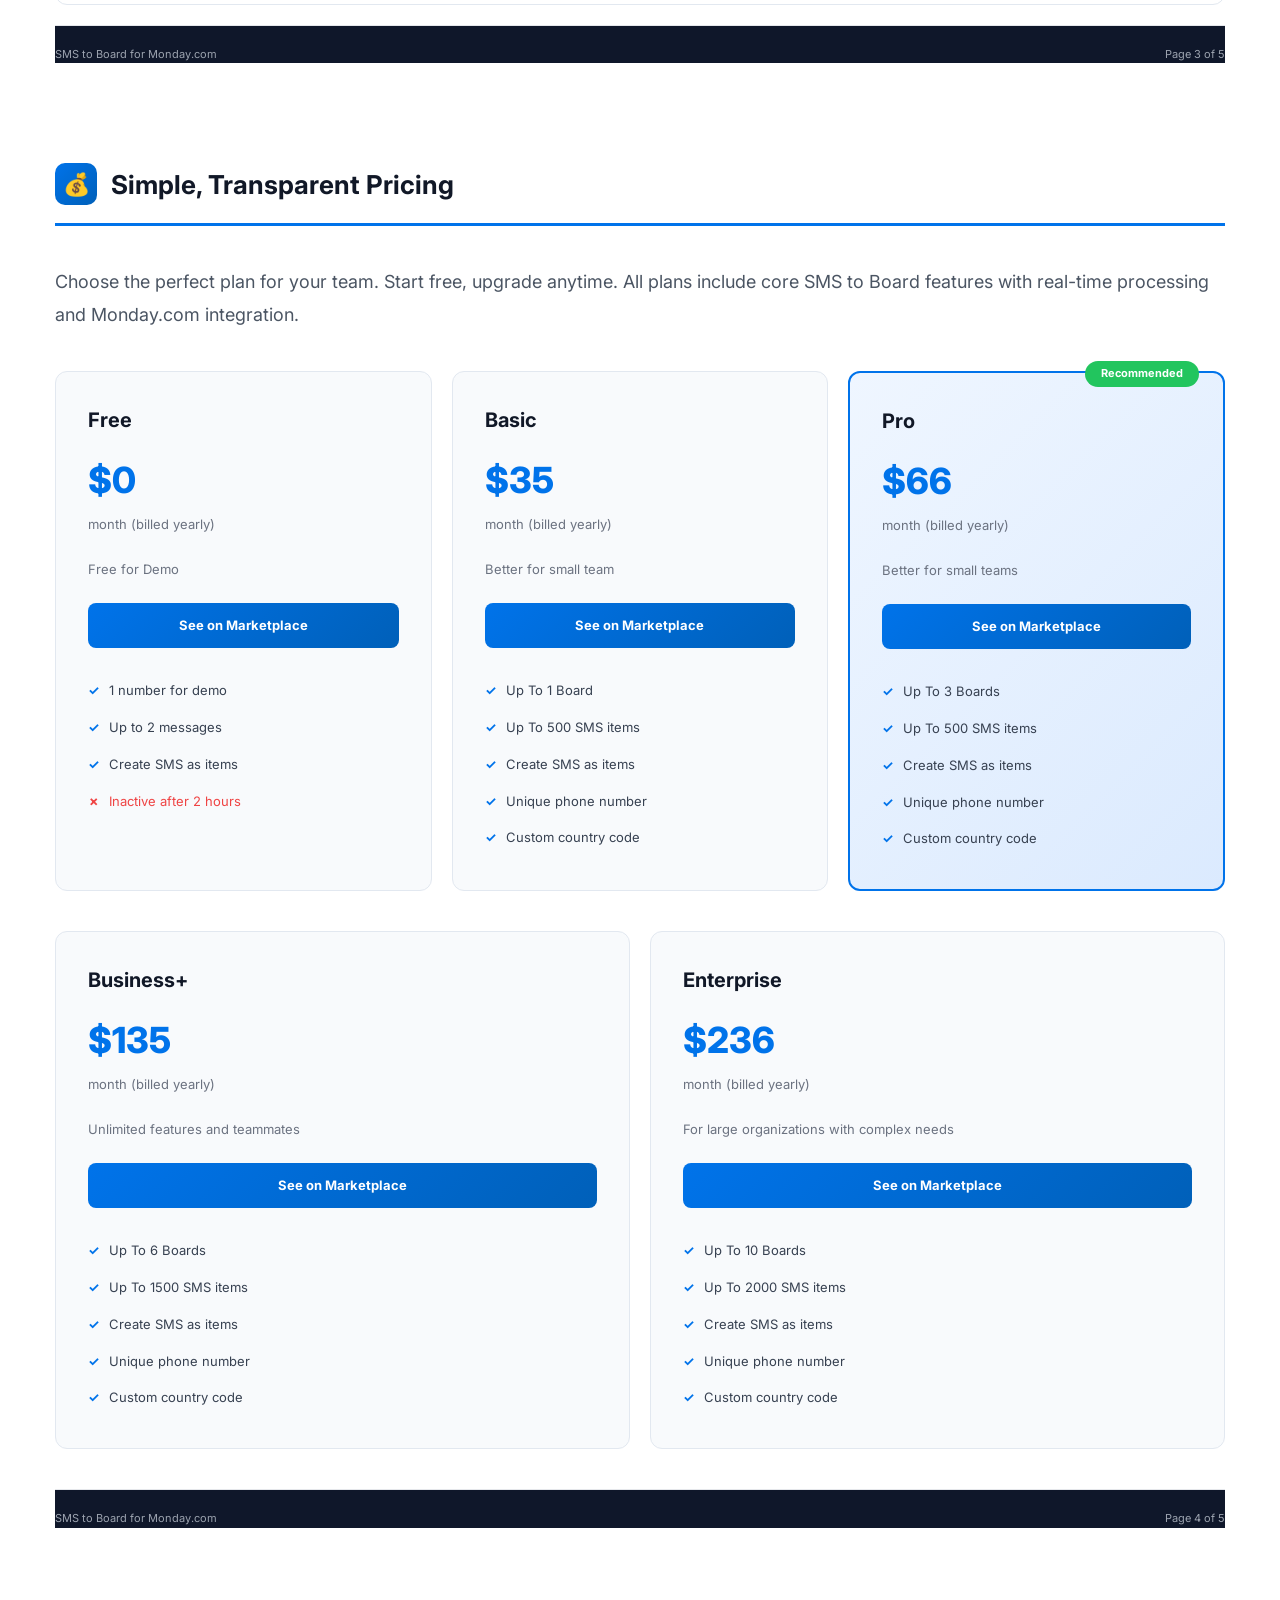
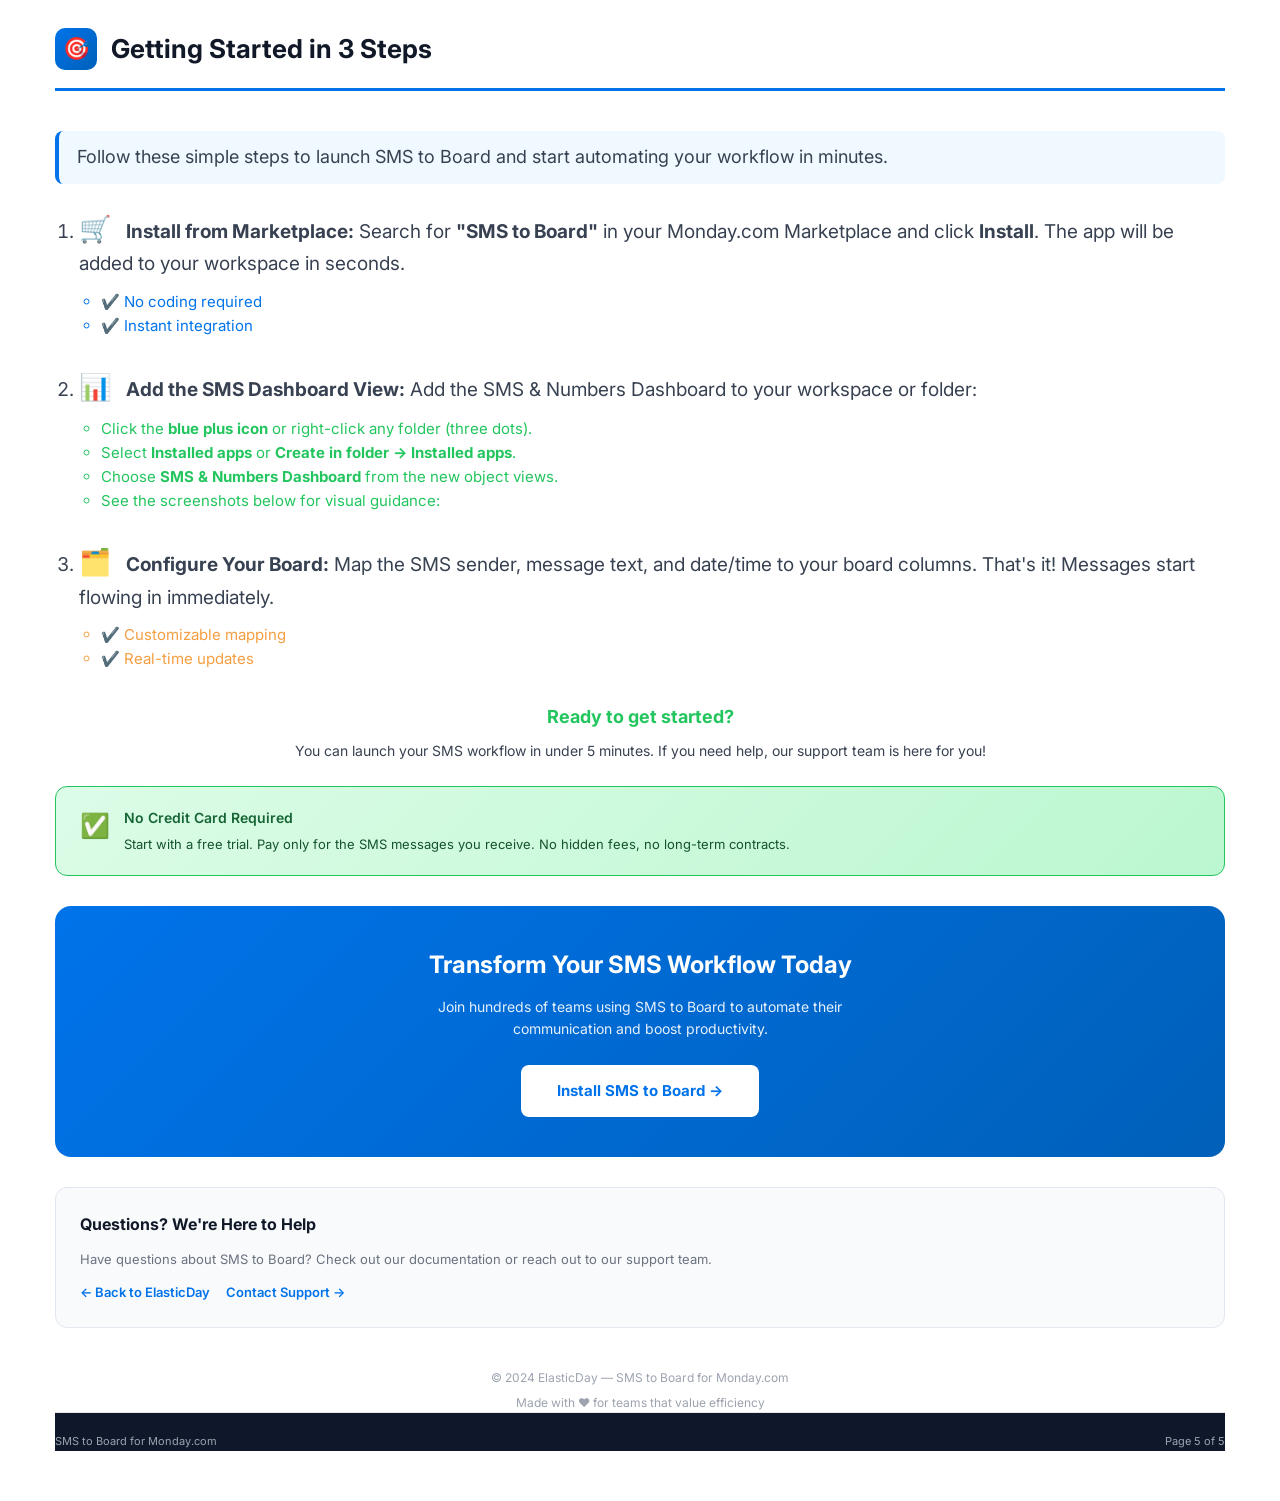
==== commit 2088b451: "fayez [ADD] add installation step" ====
--- a/sms-to-board/index.html
+++ b/sms-to-board/index.html
@@ -424,31 +424,42 @@
             <div class="page-header-icon">🎯</div>
             <h2>Getting Started in 3 Steps</h2>
         </div>
-
-        <div class="migration-steps">
-            <div class="migration-step">
-                <div class="step-number">1</div>
-                <div class="step-content">
-                    <h4>Install from Monday.com Marketplace</h4>
-                    <p>Search for "SMS to Board" in your Monday.com Marketplace and click Install. The app will be added to your workspace in seconds.</p>
-                </div>
-            </div>
-
-            <div class="migration-step">
-                <div class="step-number">2</div>
-                <div class="step-content">
-                    <h4>Reserve Your Phone Number</h4>
-                    <p>Choose your dedicated phone number (local, toll-free, or international). Select your country and area code, then activate the number with just a few clicks.</p>
-                </div>
-            </div>
-
-            <div class="migration-step">
-                <div class="step-number">3</div>
-                <div class="step-content">
-                    <h4>Configure Your Board</h4>
-                    <p>Map the SMS sender, message text, and date/time to your board columns. That's it! Messages start flowing in immediately.</p>
-                </div>
-            </div>
+        <p style="font-size: 18px; color: #374151; margin-bottom: 24px; background: #f0f9ff; border-left: 4px solid #0073ea; padding: 12px 18px; border-radius: 8px;">Follow these simple steps to launch SMS to Board and start automating your workflow in minutes.</p>
+        <ol class="migration-steps-list" style="font-size: 18px; color: #374151; margin-bottom: 32px; padding-left: 24px;">
+            <li style="margin-bottom: 28px; font-size: 19px;">
+                <span style="font-size: 26px; margin-right: 10px;">🛒</span>
+                <b>Install from Marketplace:</b> Search for <b>"SMS to Board"</b> in your Monday.com Marketplace and click <b>Install</b>. The app will be added to your workspace in seconds.
+                <ul style="font-size: 15px; color: #0073ea; margin-top: 10px; padding-left: 22px;">
+                    <li>✔️ No coding required</li>
+                    <li>✔️ Instant integration</li>
+                </ul>
+            </li>
+            <li style="margin-bottom: 28px; font-size: 19px;">
+                <span style="font-size: 26px; margin-right: 10px;">📊</span>
+                <b>Add the SMS Dashboard View:</b> Add the SMS & Numbers Dashboard to your workspace or folder:
+                <ul style="font-size: 15px; color: #22c55e; margin-top: 10px; padding-left: 22px;">
+                    <li>Click the <b>blue plus icon</b> or right-click any folder (three dots).</li>
+                    <li>Select <b>Installed apps</b> or <b>Create in folder → Installed apps</b>.</li>
+                    <li>Choose <b>SMS & Numbers Dashboard</b> from the new object views.</li>
+                    <li>See the screenshots below for visual guidance:</li>
+                </ul>
+                <!-- <div style="margin-top: 12px;">
+                    <img src="../img/sms-dashboard-marketplace.png" alt="SMS to Board Marketplace Screenshot" style="max-width: 320px; border-radius: 8px; margin-bottom: 8px; box-shadow: 0 2px 8px #0073ea22;">
+                    <img src="../img/sms-dashboard-add-view.png" alt="Add SMS Dashboard View Screenshot" style="max-width: 320px; border-radius: 8px; box-shadow: 0 2px 8px #0073ea22;">
+                </div> -->
+            </li>
+            <li style="margin-bottom: 28px; font-size: 19px;">
+                <span style="font-size: 26px; margin-right: 10px;">🗂️</span>
+                <b>Configure Your Board:</b> Map the SMS sender, message text, and date/time to your board columns. That's it! Messages start flowing in immediately.
+                <ul style="font-size: 15px; color: #f59e42; margin-top: 10px; padding-left: 22px;">
+                    <li>✔️ Customizable mapping</li>
+                    <li>✔️ Real-time updates</li>
+                </ul>
+            </li>
+        </ol>
+        <div style="margin: 32px 0 0 0; text-align: center;">
+            <span style="font-size: 18px; color: #22c55e; font-weight: 700;">Ready to get started?</span>
+            <p style="font-size: 14px; color: #374151; margin-top: 8px;">You can launch your SMS workflow in under 5 minutes. If you need help, our support team is here for you!</p>
         </div>
 
         <div class="success-box">
--- a/css/styles.css
+++ b/css/styles.css
@@ -398,6 +398,86 @@
     font-weight: 600;
     color: #111827;
 }
+
+/* ===== PRIVACY & TERMS PAGE STYLES ===== */
+.content-section {
+    max-width: 980px;
+    margin: 48px auto;
+    background: #ffffff;
+    padding: 36px 40px;
+    border-radius: 12px;
+    box-shadow: 0 8px 30px rgba(2,6,23,0.06);
+    color: #374151;
+}
+
+.section__title {
+    font-size: 30px;
+    font-weight: 700;
+    color: #0f172a;
+    margin-bottom: 18px;
+}
+
+.privacy, .terms-of-use {
+    background: transparent;
+}
+
+.content-section p {
+    font-size: 16px;
+    line-height: 1.85;
+    color: #374151;
+    margin-bottom: 12px;
+}
+
+.content-section a {
+    color: #0073ea;
+    text-decoration: underline;
+}
+
+.content-section h1,
+.content-section h2,
+.content-section h3 {
+    color: #0f172a;
+    margin-top: 20px;
+    margin-bottom: 8px;
+}
+
+.content-section ul,
+.content-section ol {
+    margin-left: 1.2rem;
+    margin-bottom: 12px;
+}
+
+.content-section li {
+    margin-bottom: 8px;
+}
+
+.privacy .footer, .terms-of-use .footer, .page-footer {
+    background: #0f172a;
+    color: #fff;
+}
+
+/* subtle callout box used for legal highlights */
+.legal-callout {
+    background: linear-gradient(180deg, #fffbeb, #ffffff);
+    border-left: 4px solid #f59e0b;
+    padding: 16px 18px;
+    border-radius: 8px;
+    margin: 14px 0 20px 0;
+    color: #92400e;
+}
+
+/* small-print */
+.fine-print {
+    font-size: 13px;
+    color: #6b7280;
+}
+
+@media (max-width: 900px) {
+    .content-section { padding: 28px 20px; margin: 28px 16px; }
+    .section__title { font-size: 24px; }
+    .cover-title { font-size: 34px; }
+}
+
 
 .testimonial-title {
     font-size: 12px;
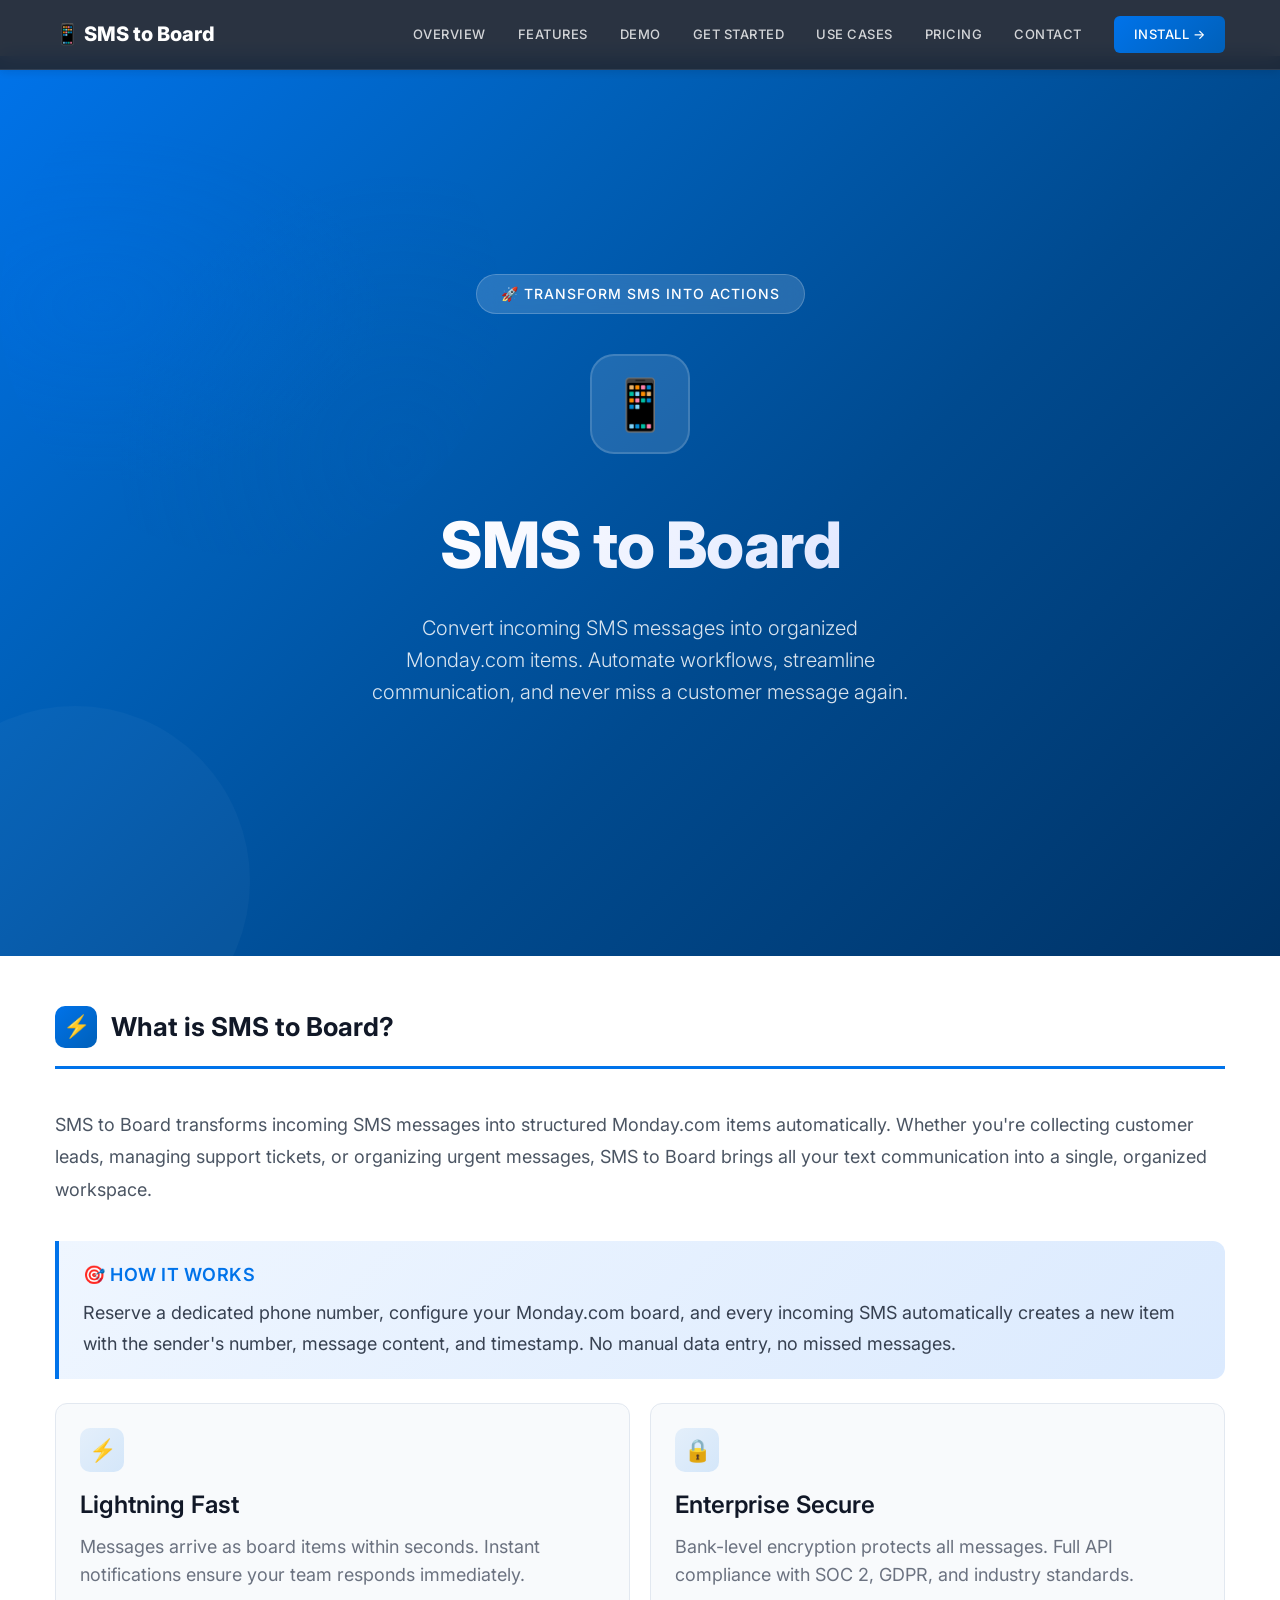
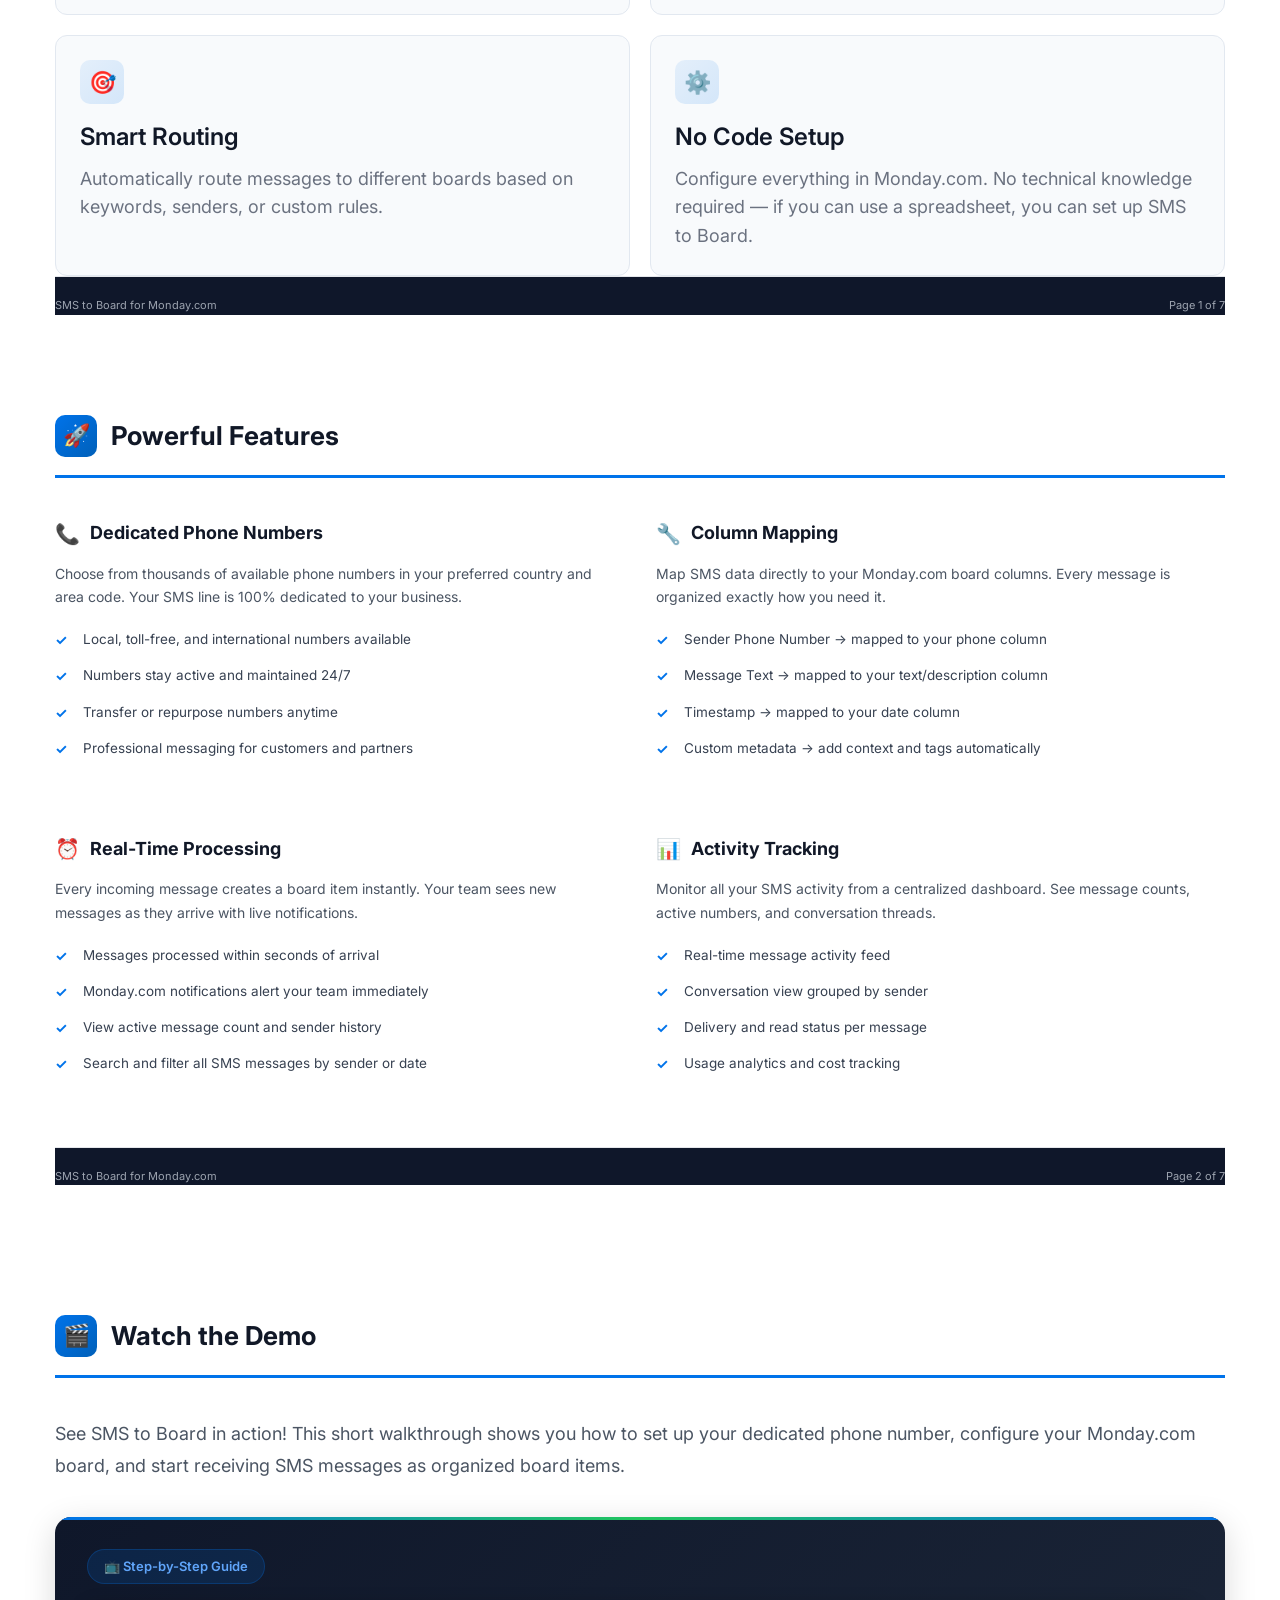
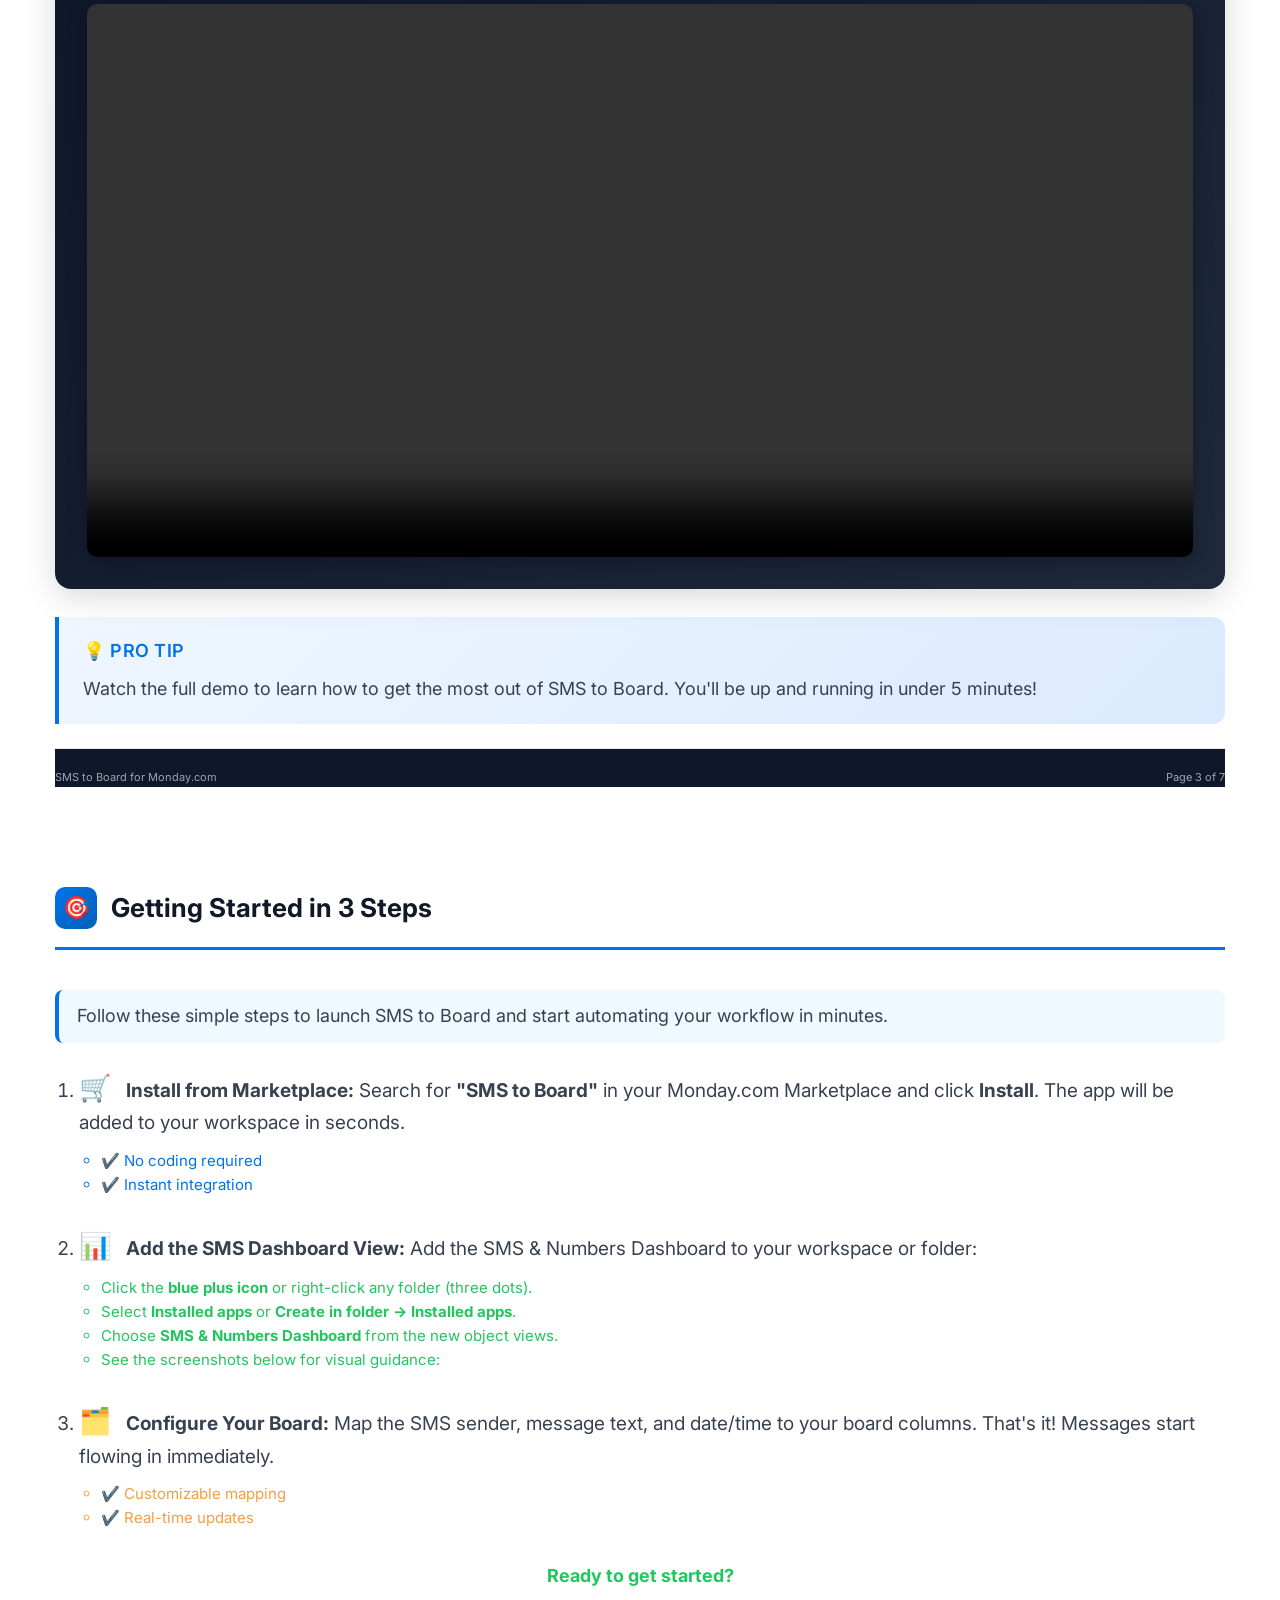
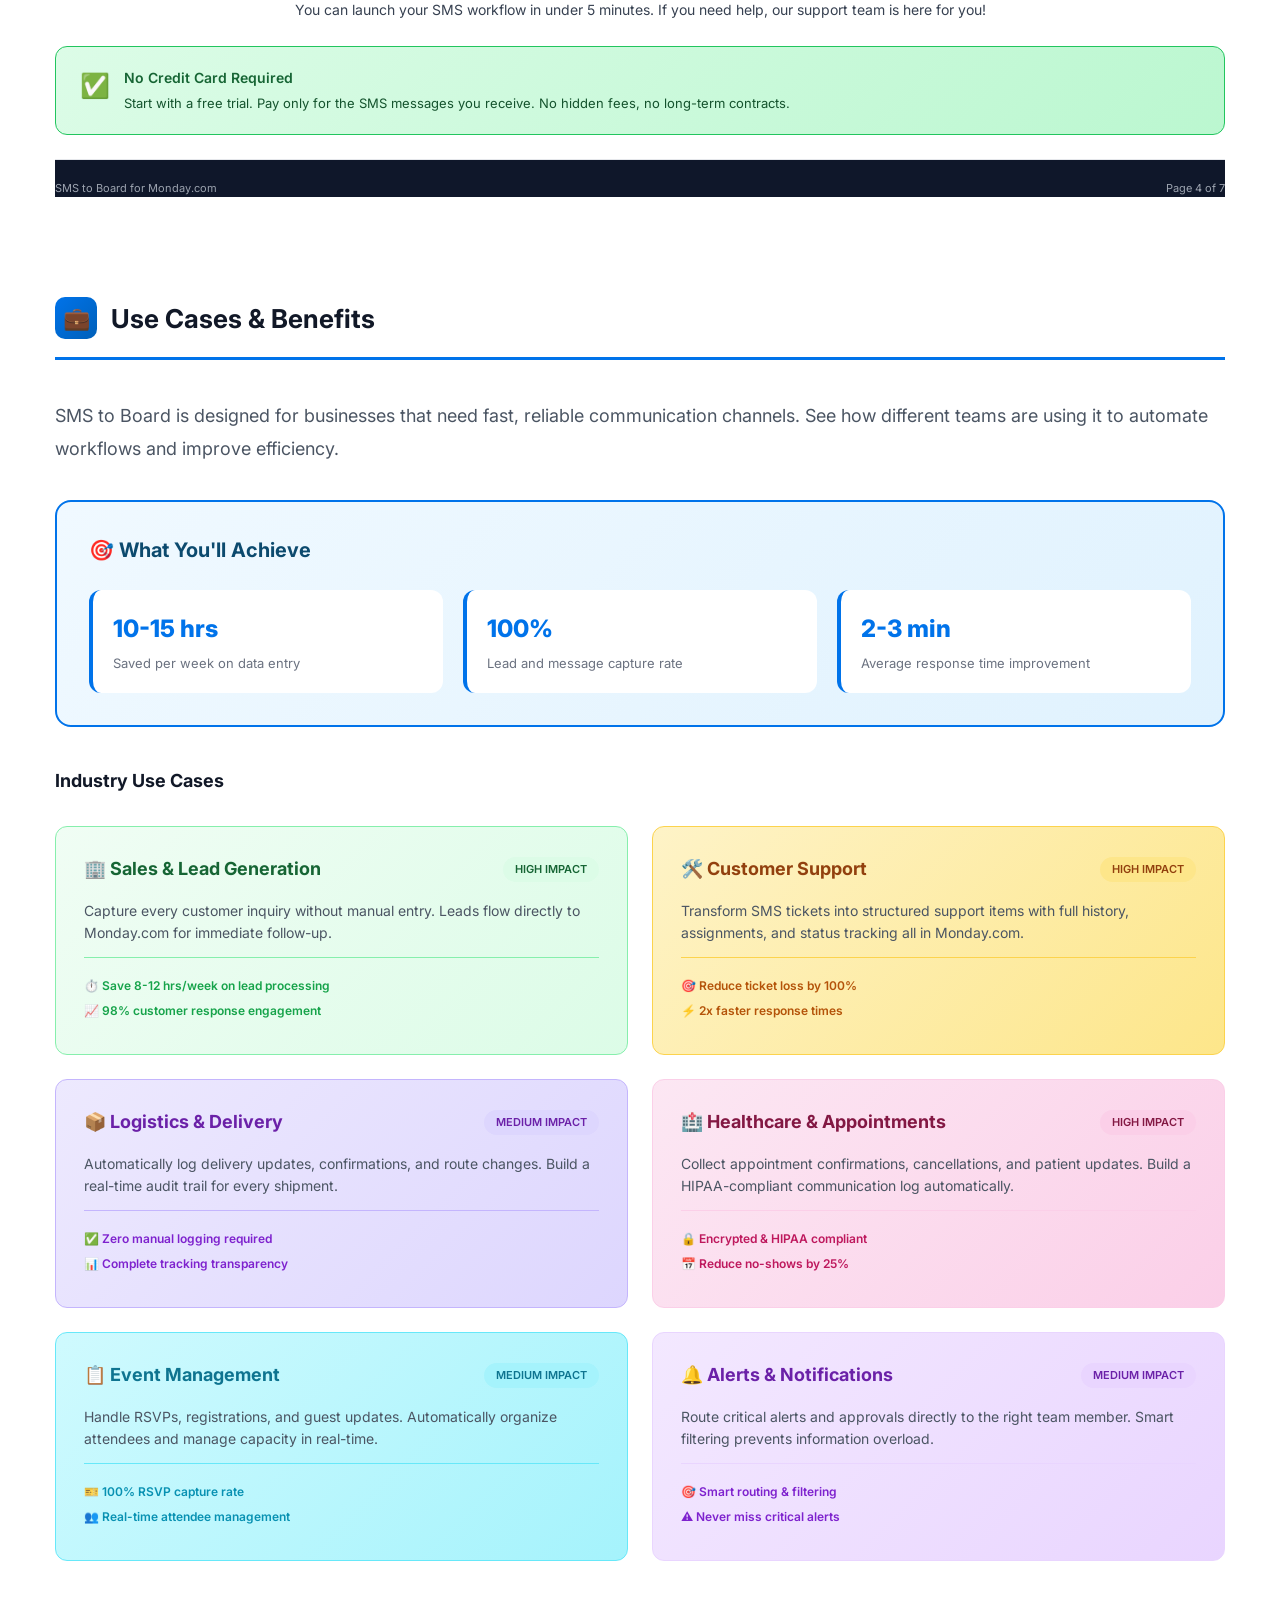
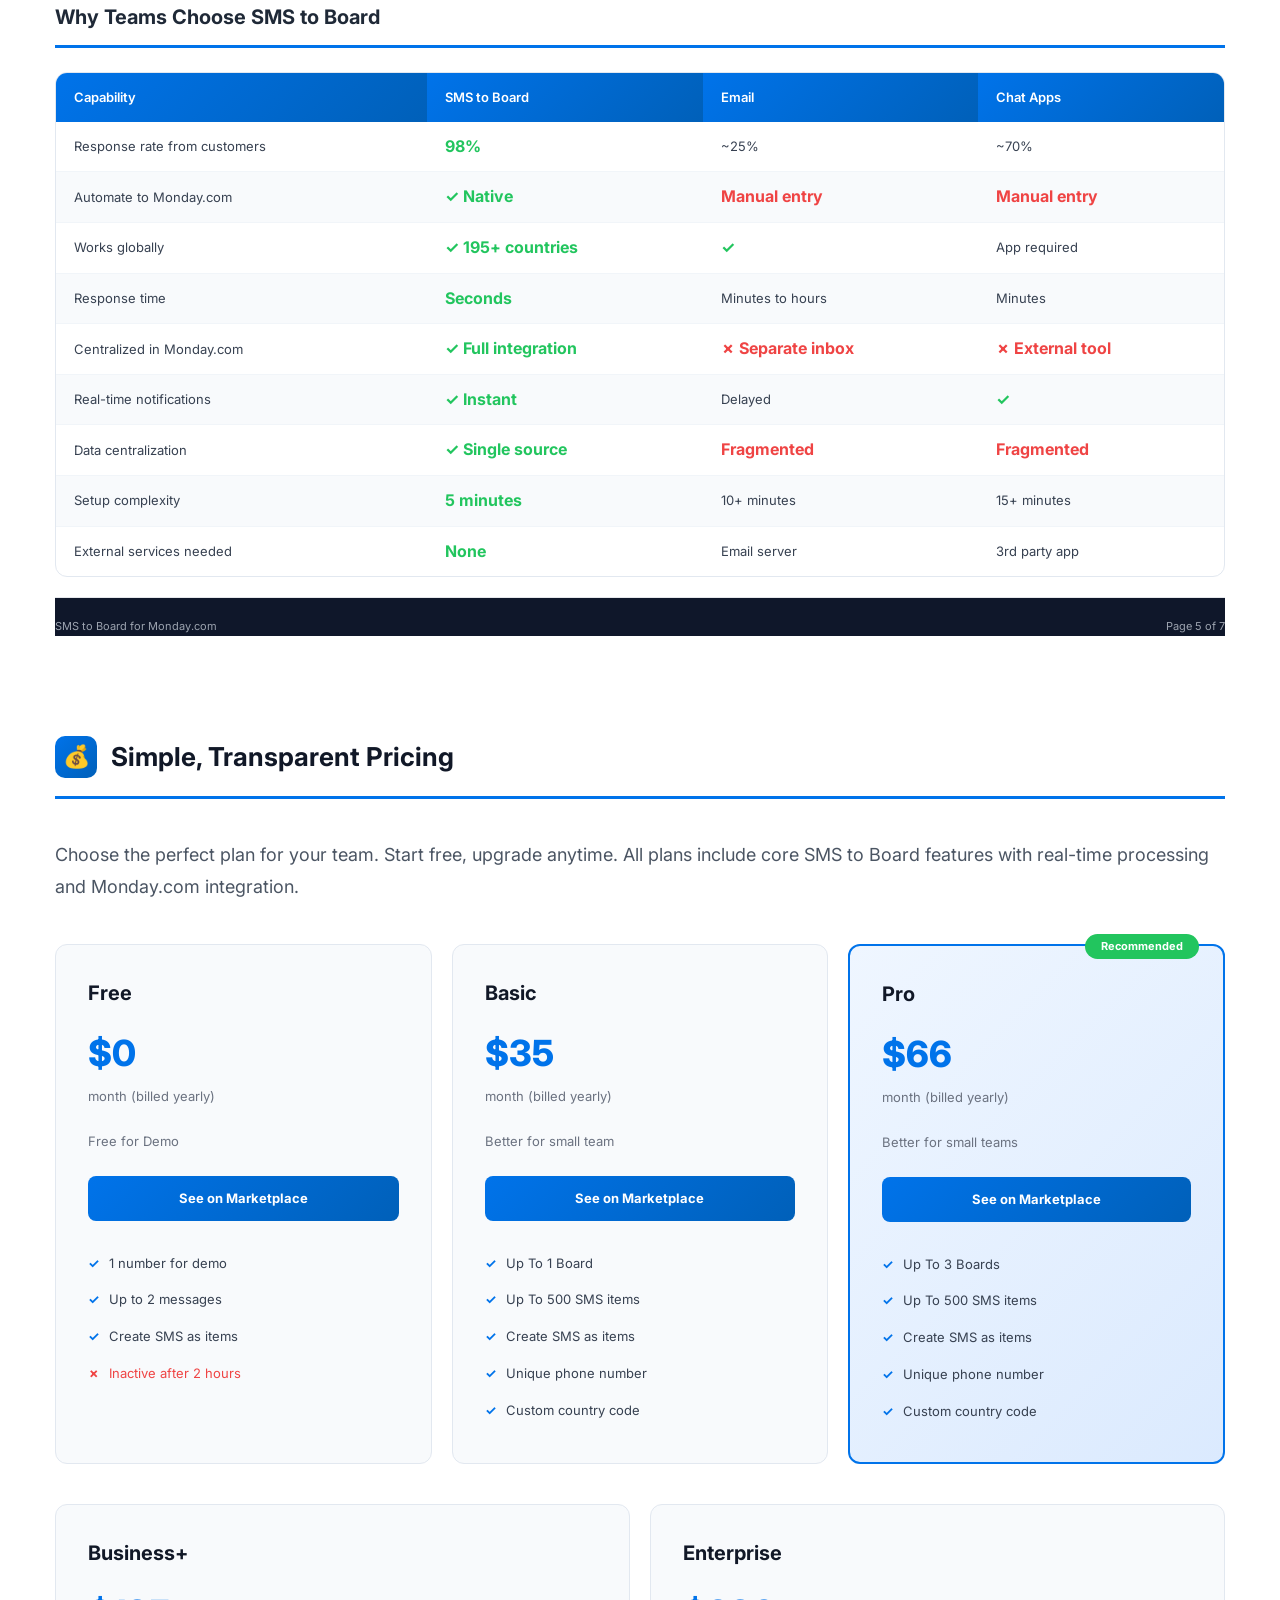
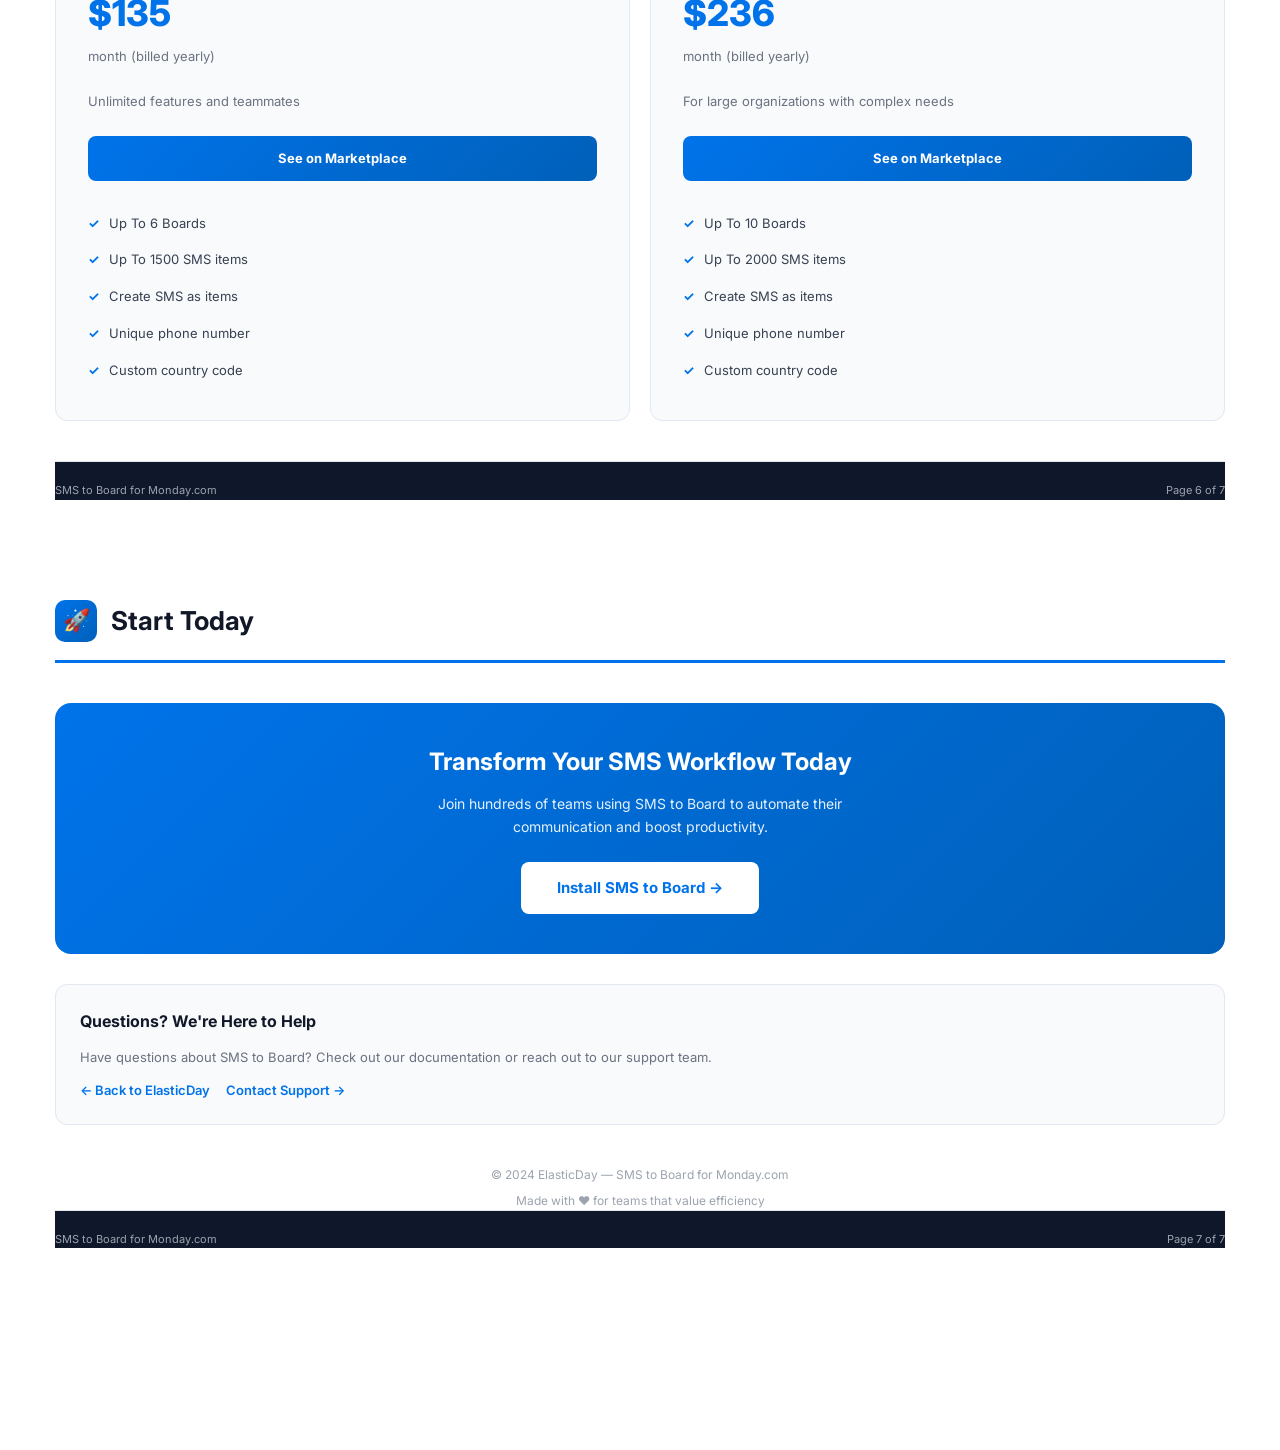
==== commit 4cdc78ba: "fayez [ADD] add demo video" ====
--- a/sms-to-board/index.html
+++ b/sms-to-board/index.html
@@ -1,52 +1,77 @@
 <!DOCTYPE html>
 <html lang="en">
+
 <head>
     <meta charset="UTF-8">
     <meta name="viewport" content="width=device-width, initial-scale=1.0">
     <title>SMS to Board for Monday.com – Transform SMS into Actions</title>
     <link rel="stylesheet" href="../css/styles.css">
+    <style>
+        html {
+            scroll-behavior: smooth;
+        }
+    </style>
 </head>
+
 <body>
 
-    <!-- BREADCRUMB NAVIGATION -->
-    <div class="breadcrumb">
-        <a href="../">← Back to ElasticDay</a>
-    </div>
+    <!-- STICKY NAVIGATION HEADER -->
+    <header class="header" id="main-nav">
+        <a href="../" class="logo">📱 SMS to Board</a>
+        <nav class="nav-links">
+            <a href="#overview">Overview</a>
+            <a href="#features">Features</a>
+            <a href="#demo-video">Demo</a>
+            <a href="#getting-started">Get Started</a>
+            <a href="#use-cases">Use Cases</a>
+            <a href="#pricing">Pricing</a>
+            <a href="#contact">Contact</a>
+            <a href="https://auth.monday.com/oauth2/authorize?client_id=f4a7f98a116df2e235b9e208f9df3a07&response_type=install"
+                target="_blank" class="cta-nav">Install →</a>
+        </nav>
+    </header>
 
     <!-- COVER PAGE -->
     <div class="cover-page">
         <div class="cover-badge">🚀 Transform SMS Into Actions</div>
         <div class="cover-icon">📱</div>
         <h1 class="cover-title">SMS to Board</h1>
-        <p class="cover-subtitle">Convert incoming SMS messages into organized Monday.com items. Automate workflows, streamline communication, and never miss a customer message again.</p>
+        <p class="cover-subtitle">Convert incoming SMS messages into organized Monday.com items. Automate workflows,
+            streamline communication, and never miss a customer message again.</p>
     </div>
 
     <!-- PAGE 1: OVERVIEW -->
-    <div class="page">
+    <div class="page" id="overview">
         <div class="page-header">
             <div class="page-header-icon">⚡</div>
             <h2>What is SMS to Board?</h2>
         </div>
 
         <p class="intro-text">
-            SMS to Board transforms incoming SMS messages into structured Monday.com items automatically. Whether you're collecting customer leads, managing support tickets, or organizing urgent messages, SMS to Board brings all your text communication into a single, organized workspace.
+            SMS to Board transforms incoming SMS messages into structured Monday.com items automatically. Whether you're
+            collecting customer leads, managing support tickets, or organizing urgent messages, SMS to Board brings all
+            your text communication into a single, organized workspace.
         </p>
 
         <div class="highlight-box">
             <h4>🎯 How It Works</h4>
-            <p>Reserve a dedicated phone number, configure your Monday.com board, and every incoming SMS automatically creates a new item with the sender's number, message content, and timestamp. No manual data entry, no missed messages.</p>
+            <p>Reserve a dedicated phone number, configure your Monday.com board, and every incoming SMS automatically
+                creates a new item with the sender's number, message content, and timestamp. No manual data entry, no
+                missed messages.</p>
         </div>
 
         <div class="features-grid">
             <div class="feature-card">
                 <div class="feature-card-icon">⚡</div>
                 <h3>Lightning Fast</h3>
-                <p>Messages arrive as board items within seconds. Instant notifications ensure your team responds immediately.</p>
+                <p>Messages arrive as board items within seconds. Instant notifications ensure your team responds
+                    immediately.</p>
             </div>
             <div class="feature-card">
                 <div class="feature-card-icon">🔒</div>
                 <h3>Enterprise Secure</h3>
-                <p>Bank-level encryption protects all messages. Full API compliance with SOC 2, GDPR, and industry standards.</p>
+                <p>Bank-level encryption protects all messages. Full API compliance with SOC 2, GDPR, and industry
+                    standards.</p>
             </div>
             <div class="feature-card">
                 <div class="feature-card-icon">🎯</div>
@@ -56,18 +81,19 @@
             <div class="feature-card">
                 <div class="feature-card-icon">⚙️</div>
                 <h3>No Code Setup</h3>
-                <p>Configure everything in Monday.com. No technical knowledge required — if you can use a spreadsheet, you can set up SMS to Board.</p>
+                <p>Configure everything in Monday.com. No technical knowledge required — if you can use a spreadsheet,
+                    you can set up SMS to Board.</p>
             </div>
         </div>
 
         <div class="page-footer">
             <span>SMS to Board for Monday.com</span>
-            <span>Page 1 of 4</span>
+            <span>Page 1 of 7</span>
         </div>
     </div>
 
     <!-- PAGE 2: KEY FEATURES -->
-    <div class="page">
+    <div class="page" id="features">
         <div class="page-header">
             <div class="page-header-icon">🚀</div>
             <h2>Powerful Features</h2>
@@ -76,7 +102,8 @@
         <div style="display: grid; grid-template-columns: 1fr 1fr; gap: 32px; margin: 30px 0;">
             <div class="feature-section">
                 <h3><span class="emoji">📞</span> Dedicated Phone Numbers</h3>
-                <p>Choose from thousands of available phone numbers in your preferred country and area code. Your SMS line is 100% dedicated to your business.</p>
+                <p>Choose from thousands of available phone numbers in your preferred country and area code. Your SMS
+                    line is 100% dedicated to your business.</p>
                 <ul class="feature-list">
                     <li>Local, toll-free, and international numbers available</li>
                     <li>Numbers stay active and maintained 24/7</li>
@@ -87,7 +114,8 @@
 
             <div class="feature-section">
                 <h3><span class="emoji">🔧</span> Column Mapping</h3>
-                <p>Map SMS data directly to your Monday.com board columns. Every message is organized exactly how you need it.</p>
+                <p>Map SMS data directly to your Monday.com board columns. Every message is organized exactly how you
+                    need it.</p>
                 <ul class="feature-list">
                     <li>Sender Phone Number → mapped to your phone column</li>
                     <li>Message Text → mapped to your text/description column</li>
@@ -98,7 +126,8 @@
 
             <div class="feature-section">
                 <h3><span class="emoji">⏰</span> Real-Time Processing</h3>
-                <p>Every incoming message creates a board item instantly. Your team sees new messages as they arrive with live notifications.</p>
+                <p>Every incoming message creates a board item instantly. Your team sees new messages as they arrive
+                    with live notifications.</p>
                 <ul class="feature-list">
                     <li>Messages processed within seconds of arrival</li>
                     <li>Monday.com notifications alert your team immediately</li>
@@ -109,7 +138,8 @@
 
             <div class="feature-section">
                 <h3><span class="emoji">📊</span> Activity Tracking</h3>
-                <p>Monitor all your SMS activity from a centralized dashboard. See message counts, active numbers, and conversation threads.</p>
+                <p>Monitor all your SMS activity from a centralized dashboard. See message counts, active numbers, and
+                    conversation threads.</p>
                 <ul class="feature-list">
                     <li>Real-time message activity feed</li>
                     <li>Conversation view grouped by sender</li>
@@ -121,24 +151,122 @@
 
         <div class="page-footer">
             <span>SMS to Board for Monday.com</span>
-            <span>Page 2 of 4</span>
+            <span>Page 2 of 7</span>
         </div>
     </div>
 
-    <!-- PAGE 3: USE CASES -->
-    <div class="page">
+    <!-- PAGE 3: DEMO VIDEO -->
+    <div class="page" id="demo-video">
+        <div class="page-header">
+            <div class="page-header-icon">🎬</div>
+            <h2>Watch the Demo</h2>
+        </div>
+
+        <p class="intro-text">
+            See SMS to Board in action! This short walkthrough shows you how to set up your dedicated phone number,
+            configure your Monday.com board, and start receiving SMS messages as organized board items.
+        </p>
+
+        <div class="demo-video-container">
+            <div class="demo-video-badge">📺 Step-by-Step Guide</div>
+            <video class="demo-video-player" controls preload="metadata" poster="" playsinline>
+                <source
+                    src="https://elasticday-public.sfo3.cdn.digitaloceanspaces.com/demo-videos/sms-to-board-demo.mp4"
+                    type="video/mp4">
+                Your browser does not support the video tag.
+            </video>
+        </div>
+
+        <div class="highlight-box" style="margin-top: 28px;">
+            <h4>💡 Pro Tip</h4>
+            <p>Watch the full demo to learn how to get the most out of SMS to Board. You'll be up and running in under
+                5 minutes!</p>
+        </div>
+
+        <div class="page-footer">
+            <span>SMS to Board for Monday.com</span>
+            <span>Page 3 of 7</span>
+        </div>
+    </div>
+
+    <!-- PAGE 4: GETTING STARTED -->
+    <div class="page" id="getting-started">
+        <div class="page-header">
+            <div class="page-header-icon">🎯</div>
+            <h2>Getting Started in 3 Steps</h2>
+        </div>
+        <p
+            style="font-size: 18px; color: #374151; margin-bottom: 24px; background: #f0f9ff; border-left: 4px solid #0073ea; padding: 12px 18px; border-radius: 8px;">
+            Follow these simple steps to launch SMS to Board and start automating your workflow in minutes.</p>
+        <ol class="migration-steps-list"
+            style="font-size: 18px; color: #374151; margin-bottom: 32px; padding-left: 24px;">
+            <li style="margin-bottom: 28px; font-size: 19px;">
+                <span style="font-size: 26px; margin-right: 10px;">🛒</span>
+                <b>Install from Marketplace:</b> Search for <b>"SMS to Board"</b> in your Monday.com Marketplace and
+                click <b>Install</b>. The app will be added to your workspace in seconds.
+                <ul style="font-size: 15px; color: #0073ea; margin-top: 10px; padding-left: 22px;">
+                    <li>✔️ No coding required</li>
+                    <li>✔️ Instant integration</li>
+                </ul>
+            </li>
+            <li style="margin-bottom: 28px; font-size: 19px;">
+                <span style="font-size: 26px; margin-right: 10px;">📊</span>
+                <b>Add the SMS Dashboard View:</b> Add the SMS &amp; Numbers Dashboard to your workspace or folder:
+                <ul style="font-size: 15px; color: #22c55e; margin-top: 10px; padding-left: 22px;">
+                    <li>Click the <b>blue plus icon</b> or right-click any folder (three dots).</li>
+                    <li>Select <b>Installed apps</b> or <b>Create in folder → Installed apps</b>.</li>
+                    <li>Choose <b>SMS &amp; Numbers Dashboard</b> from the new object views.</li>
+                    <li>See the screenshots below for visual guidance:</li>
+                </ul>
+            </li>
+            <li style="margin-bottom: 28px; font-size: 19px;">
+                <span style="font-size: 26px; margin-right: 10px;">🗂️</span>
+                <b>Configure Your Board:</b> Map the SMS sender, message text, and date/time to your board columns.
+                That's it! Messages start flowing in immediately.
+                <ul style="font-size: 15px; color: #f59e42; margin-top: 10px; padding-left: 22px;">
+                    <li>✔️ Customizable mapping</li>
+                    <li>✔️ Real-time updates</li>
+                </ul>
+            </li>
+        </ol>
+        <div style="margin: 32px 0 0 0; text-align: center;">
+            <span style="font-size: 18px; color: #22c55e; font-weight: 700;">Ready to get started?</span>
+            <p style="font-size: 14px; color: #374151; margin-top: 8px;">You can launch your SMS workflow in under 5
+                minutes. If you need help, our support team is here for you!</p>
+        </div>
+
+        <div class="success-box">
+            <span class="icon">✅</span>
+            <div>
+                <h4>No Credit Card Required</h4>
+                <p>Start with a free trial. Pay only for the SMS messages you receive. No hidden fees, no long-term
+                    contracts.</p>
+            </div>
+        </div>
+
+        <div class="page-footer">
+            <span>SMS to Board for Monday.com</span>
+            <span>Page 4 of 7</span>
+        </div>
+    </div>
+
+    <!-- PAGE 5: USE CASES -->
+    <div class="page" id="use-cases">
         <div class="page-header">
             <div class="page-header-icon">💼</div>
-            <h2>Use Cases & Benefits</h2>
+            <h2>Use Cases &amp; Benefits</h2>
         </div>
 
         <p class="intro-text">
-            SMS to Board is designed for businesses that need fast, reliable communication channels. See how different teams are using it to automate workflows and improve efficiency.
+            SMS to Board is designed for businesses that need fast, reliable communication channels. See how different
+            teams are using it to automate workflows and improve efficiency.
         </p>
 
         <!-- Key Outcomes Section -->
-        <div style="background: linear-gradient(135deg, #f0f9ff, #e0f2fe); border: 2px solid #0073ea; border-radius: 16px; padding: 32px; margin: 30px 0;">
-            <h3 style="font-size: 20px; font-weight: 700; color: #0c4a6e; margin-bottom: 24px;">🎯 What You'll Achieve</h3>
+        <div
+            style="background: linear-gradient(135deg, #f0f9ff, #e0f2fe); border: 2px solid #0073ea; border-radius: 16px; padding: 32px; margin: 30px 0;">
+            <h3 style="font-size: 20px; font-weight: 700; color: #0c4a6e; margin-bottom: 24px;">🎯 What You'll Achieve
+            </h3>
             <div style="display: grid; grid-template-columns: 1fr 1fr 1fr; gap: 20px;">
                 <div style="background: white; padding: 20px; border-radius: 12px; border-left: 4px solid #0073ea;">
                     <div style="font-size: 24px; font-weight: 800; color: #0073ea; margin-bottom: 4px;">10-15 hrs</div>
@@ -158,80 +286,134 @@
         <!-- Use Cases Grid -->
         <h3 style="font-size: 18px; font-weight: 700; margin: 40px 0 24px; color: #111827;">Industry Use Cases</h3>
         <div style="display: grid; grid-template-columns: 1fr 1fr; gap: 24px; margin: 30px 0;">
-            <div style="background: linear-gradient(135deg, #f0fdf4, #dcfce7); border: 1px solid #86efac; border-radius: 12px; padding: 28px;">
+            <div
+                style="background: linear-gradient(135deg, #f0fdf4, #dcfce7); border: 1px solid #86efac; border-radius: 12px; padding: 28px;">
                 <div style="display: flex; align-items: center; justify-content: space-between; margin-bottom: 16px;">
-                    <h3 style="font-size: 18px; font-weight: 700; color: #166534; margin: 0;">🏢 Sales & Lead Generation</h3>
-                    <span style="background: #dcfce7; color: #166534; padding: 4px 12px; border-radius: 20px; font-size: 11px; font-weight: 600;">HIGH IMPACT</span>
-                </div>
-                <p style="color: #4b5563; margin: 0 0 12px; font-size: 14px;">Capture every customer inquiry without manual entry. Leads flow directly to Monday.com for immediate follow-up.</p>
+                    <h3 style="font-size: 18px; font-weight: 700; color: #166534; margin: 0;">🏢 Sales & Lead Generation
+                    </h3>
+                    <span
+                        style="background: #dcfce7; color: #166534; padding: 4px 12px; border-radius: 20px; font-size: 11px; font-weight: 600;">HIGH
+                        IMPACT</span>
+                </div>
+                <p style="color: #4b5563; margin: 0 0 12px; font-size: 14px;">Capture every customer inquiry without
+                    manual entry. Leads flow directly to Monday.com for immediate follow-up.</p>
                 <div style="border-top: 1px solid #86efac; padding-top: 12px;">
-                    <div style="font-size: 12px; color: #16a34a; font-weight: 600; display: flex; align-items: center; gap: 8px; margin: 6px 0;">⏱️ Save 8-12 hrs/week on lead processing</div>
-                    <div style="font-size: 12px; color: #16a34a; font-weight: 600; display: flex; align-items: center; gap: 8px; margin: 6px 0;">📈 98% customer response engagement</div>
-                </div>
-            </div>
-
-            <div style="background: linear-gradient(135deg, #fef3c7, #fde68a); border: 1px solid #fcd34d; border-radius: 12px; padding: 28px;">
+                    <div
+                        style="font-size: 12px; color: #16a34a; font-weight: 600; display: flex; align-items: center; gap: 8px; margin: 6px 0;">
+                        ⏱️ Save 8-12 hrs/week on lead processing</div>
+                    <div
+                        style="font-size: 12px; color: #16a34a; font-weight: 600; display: flex; align-items: center; gap: 8px; margin: 6px 0;">
+                        📈 98% customer response engagement</div>
+                </div>
+            </div>
+
+            <div
+                style="background: linear-gradient(135deg, #fef3c7, #fde68a); border: 1px solid #fcd34d; border-radius: 12px; padding: 28px;">
                 <div style="display: flex; align-items: center; justify-content: space-between; margin-bottom: 16px;">
                     <h3 style="font-size: 18px; font-weight: 700; color: #92400e; margin: 0;">🛠️ Customer Support</h3>
-                    <span style="background: #fde68a; color: #92400e; padding: 4px 12px; border-radius: 20px; font-size: 11px; font-weight: 600;">HIGH IMPACT</span>
-                </div>
-                <p style="color: #4b5563; margin: 0 0 12px; font-size: 14px;">Transform SMS tickets into structured support items with full history, assignments, and status tracking all in Monday.com.</p>
+                    <span
+                        style="background: #fde68a; color: #92400e; padding: 4px 12px; border-radius: 20px; font-size: 11px; font-weight: 600;">HIGH
+                        IMPACT</span>
+                </div>
+                <p style="color: #4b5563; margin: 0 0 12px; font-size: 14px;">Transform SMS tickets into structured
+                    support items with full history, assignments, and status tracking all in Monday.com.</p>
                 <div style="border-top: 1px solid #fcd34d; padding-top: 12px;">
-                    <div style="font-size: 12px; color: #b45309; font-weight: 600; display: flex; align-items: center; gap: 8px; margin: 6px 0;">🎯 Reduce ticket loss by 100%</div>
-                    <div style="font-size: 12px; color: #b45309; font-weight: 600; display: flex; align-items: center; gap: 8px; margin: 6px 0;">⚡ 2x faster response times</div>
-                </div>
-            </div>
-
-            <div style="background: linear-gradient(135deg, #ede9fe, #ddd6fe); border: 1px solid #c4b5fd; border-radius: 12px; padding: 28px;">
+                    <div
+                        style="font-size: 12px; color: #b45309; font-weight: 600; display: flex; align-items: center; gap: 8px; margin: 6px 0;">
+                        🎯 Reduce ticket loss by 100%</div>
+                    <div
+                        style="font-size: 12px; color: #b45309; font-weight: 600; display: flex; align-items: center; gap: 8px; margin: 6px 0;">
+                        ⚡ 2x faster response times</div>
+                </div>
+            </div>
+
+            <div
+                style="background: linear-gradient(135deg, #ede9fe, #ddd6fe); border: 1px solid #c4b5fd; border-radius: 12px; padding: 28px;">
                 <div style="display: flex; align-items: center; justify-content: space-between; margin-bottom: 16px;">
-                    <h3 style="font-size: 18px; font-weight: 700; color: #6b21a8; margin: 0;">📦 Logistics & Delivery</h3>
-                    <span style="background: #ddd6fe; color: #6b21a8; padding: 4px 12px; border-radius: 20px; font-size: 11px; font-weight: 600;">MEDIUM IMPACT</span>
-                </div>
-                <p style="color: #4b5563; margin: 0 0 12px; font-size: 14px;">Automatically log delivery updates, confirmations, and route changes. Build a real-time audit trail for every shipment.</p>
+                    <h3 style="font-size: 18px; font-weight: 700; color: #6b21a8; margin: 0;">📦 Logistics & Delivery
+                    </h3>
+                    <span
+                        style="background: #ddd6fe; color: #6b21a8; padding: 4px 12px; border-radius: 20px; font-size: 11px; font-weight: 600;">MEDIUM
+                        IMPACT</span>
+                </div>
+                <p style="color: #4b5563; margin: 0 0 12px; font-size: 14px;">Automatically log delivery updates,
+                    confirmations, and route changes. Build a real-time audit trail for every shipment.</p>
                 <div style="border-top: 1px solid #c4b5fd; padding-top: 12px;">
-                    <div style="font-size: 12px; color: #7e22ce; font-weight: 600; display: flex; align-items: center; gap: 8px; margin: 6px 0;">✅ Zero manual logging required</div>
-                    <div style="font-size: 12px; color: #7e22ce; font-weight: 600; display: flex; align-items: center; gap: 8px; margin: 6px 0;">📊 Complete tracking transparency</div>
-                </div>
-            </div>
-
-            <div style="background: linear-gradient(135deg, #fce7f3, #fbcfe8); border: 1px solid #fbcfe8; border-radius: 12px; padding: 28px;">
+                    <div
+                        style="font-size: 12px; color: #7e22ce; font-weight: 600; display: flex; align-items: center; gap: 8px; margin: 6px 0;">
+                        ✅ Zero manual logging required</div>
+                    <div
+                        style="font-size: 12px; color: #7e22ce; font-weight: 600; display: flex; align-items: center; gap: 8px; margin: 6px 0;">
+                        📊 Complete tracking transparency</div>
+                </div>
+            </div>
+
+            <div
+                style="background: linear-gradient(135deg, #fce7f3, #fbcfe8); border: 1px solid #fbcfe8; border-radius: 12px; padding: 28px;">
                 <div style="display: flex; align-items: center; justify-content: space-between; margin-bottom: 16px;">
-                    <h3 style="font-size: 18px; font-weight: 700; color: #831843; margin: 0;">🏥 Healthcare & Appointments</h3>
-                    <span style="background: #fbcfe8; color: #831843; padding: 4px 12px; border-radius: 20px; font-size: 11px; font-weight: 600;">HIGH IMPACT</span>
-                </div>
-                <p style="color: #4b5563; margin: 0 0 12px; font-size: 14px;">Collect appointment confirmations, cancellations, and patient updates. Build a HIPAA-compliant communication log automatically.</p>
+                    <h3 style="font-size: 18px; font-weight: 700; color: #831843; margin: 0;">🏥 Healthcare &
+                        Appointments</h3>
+                    <span
+                        style="background: #fbcfe8; color: #831843; padding: 4px 12px; border-radius: 20px; font-size: 11px; font-weight: 600;">HIGH
+                        IMPACT</span>
+                </div>
+                <p style="color: #4b5563; margin: 0 0 12px; font-size: 14px;">Collect appointment confirmations,
+                    cancellations, and patient updates. Build a HIPAA-compliant communication log automatically.</p>
                 <div style="border-top: 1px solid #fbcfe8; padding-top: 12px;">
-                    <div style="font-size: 12px; color: #be185d; font-weight: 600; display: flex; align-items: center; gap: 8px; margin: 6px 0;">🔒 Encrypted & HIPAA compliant</div>
-                    <div style="font-size: 12px; color: #be185d; font-weight: 600; display: flex; align-items: center; gap: 8px; margin: 6px 0;">📅 Reduce no-shows by 25%</div>
-                </div>
-            </div>
-
-            <div style="background: linear-gradient(135deg, #cffafe, #a5f3fc); border: 1px solid #67e8f9; border-radius: 12px; padding: 28px;">
+                    <div
+                        style="font-size: 12px; color: #be185d; font-weight: 600; display: flex; align-items: center; gap: 8px; margin: 6px 0;">
+                        🔒 Encrypted & HIPAA compliant</div>
+                    <div
+                        style="font-size: 12px; color: #be185d; font-weight: 600; display: flex; align-items: center; gap: 8px; margin: 6px 0;">
+                        📅 Reduce no-shows by 25%</div>
+                </div>
+            </div>
+
+            <div
+                style="background: linear-gradient(135deg, #cffafe, #a5f3fc); border: 1px solid #67e8f9; border-radius: 12px; padding: 28px;">
                 <div style="display: flex; align-items: center; justify-content: space-between; margin-bottom: 16px;">
                     <h3 style="font-size: 18px; font-weight: 700; color: #0e7490; margin: 0;">📋 Event Management</h3>
-                    <span style="background: #a5f3fc; color: #0e7490; padding: 4px 12px; border-radius: 20px; font-size: 11px; font-weight: 600;">MEDIUM IMPACT</span>
-                </div>
-                <p style="color: #4b5563; margin: 0 0 12px; font-size: 14px;">Handle RSVPs, registrations, and guest updates. Automatically organize attendees and manage capacity in real-time.</p>
+                    <span
+                        style="background: #a5f3fc; color: #0e7490; padding: 4px 12px; border-radius: 20px; font-size: 11px; font-weight: 600;">MEDIUM
+                        IMPACT</span>
+                </div>
+                <p style="color: #4b5563; margin: 0 0 12px; font-size: 14px;">Handle RSVPs, registrations, and guest
+                    updates. Automatically organize attendees and manage capacity in real-time.</p>
                 <div style="border-top: 1px solid #67e8f9; padding-top: 12px;">
-                    <div style="font-size: 12px; color: #0891b2; font-weight: 600; display: flex; align-items: center; gap: 8px; margin: 6px 0;">🎫 100% RSVP capture rate</div>
-                    <div style="font-size: 12px; color: #0891b2; font-weight: 600; display: flex; align-items: center; gap: 8px; margin: 6px 0;">👥 Real-time attendee management</div>
-                </div>
-            </div>
-
-            <div style="background: linear-gradient(135deg, #f3e8ff, #e9d5ff); border: 1px solid #e9d5ff; border-radius: 12px; padding: 28px;">
+                    <div
+                        style="font-size: 12px; color: #0891b2; font-weight: 600; display: flex; align-items: center; gap: 8px; margin: 6px 0;">
+                        🎫 100% RSVP capture rate</div>
+                    <div
+                        style="font-size: 12px; color: #0891b2; font-weight: 600; display: flex; align-items: center; gap: 8px; margin: 6px 0;">
+                        👥 Real-time attendee management</div>
+                </div>
+            </div>
+
+            <div
+                style="background: linear-gradient(135deg, #f3e8ff, #e9d5ff); border: 1px solid #e9d5ff; border-radius: 12px; padding: 28px;">
                 <div style="display: flex; align-items: center; justify-content: space-between; margin-bottom: 16px;">
-                    <h3 style="font-size: 18px; font-weight: 700; color: #6b21a8; margin: 0;">🔔 Alerts & Notifications</h3>
-                    <span style="background: #e9d5ff; color: #6b21a8; padding: 4px 12px; border-radius: 20px; font-size: 11px; font-weight: 600;">MEDIUM IMPACT</span>
-                </div>
-                <p style="color: #4b5563; margin: 0 0 12px; font-size: 14px;">Route critical alerts and approvals directly to the right team member. Smart filtering prevents information overload.</p>
+                    <h3 style="font-size: 18px; font-weight: 700; color: #6b21a8; margin: 0;">🔔 Alerts & Notifications
+                    </h3>
+                    <span
+                        style="background: #e9d5ff; color: #6b21a8; padding: 4px 12px; border-radius: 20px; font-size: 11px; font-weight: 600;">MEDIUM
+                        IMPACT</span>
+                </div>
+                <p style="color: #4b5563; margin: 0 0 12px; font-size: 14px;">Route critical alerts and approvals
+                    directly to the right team member. Smart filtering prevents information overload.</p>
                 <div style="border-top: 1px solid #e9d5ff; padding-top: 12px;">
-                    <div style="font-size: 12px; color: #7e22ce; font-weight: 600; display: flex; align-items: center; gap: 8px; margin: 6px 0;">🎯 Smart routing & filtering</div>
-                    <div style="font-size: 12px; color: #7e22ce; font-weight: 600; display: flex; align-items: center; gap: 8px; margin: 6px 0;">⚠️ Never miss critical alerts</div>
-                </div>
-            </div>
-        </div>
-
-        <h3 style="font-size: 20px; font-weight: 700; margin: 40px 0 24px; border-bottom: 3px solid #0073ea; padding-bottom: 12px;">Why Teams Choose SMS to Board</h3>
+                    <div
+                        style="font-size: 12px; color: #7e22ce; font-weight: 600; display: flex; align-items: center; gap: 8px; margin: 6px 0;">
+                        🎯 Smart routing & filtering</div>
+                    <div
+                        style="font-size: 12px; color: #7e22ce; font-weight: 600; display: flex; align-items: center; gap: 8px; margin: 6px 0;">
+                        ⚠️ Never miss critical alerts</div>
+                </div>
+            </div>
+        </div>
+
+        <h3
+            style="font-size: 20px; font-weight: 700; margin: 40px 0 24px; border-bottom: 3px solid #0073ea; padding-bottom: 12px;">
+            Why Teams Choose SMS to Board</h3>
 
         <table class="comparison-table">
             <thead>
@@ -302,11 +484,11 @@
 
         <div class="page-footer">
             <span>SMS to Board for Monday.com</span>
-            <span>Page 3 of 5</span>
+            <span>Page 5 of 7</span>
         </div>
     </div>
 
-    <!-- PAGE 4: PRICING & PLANS -->
+    <!-- PAGE 6: PRICING & PLANS -->
     <div class="page" id="pricing">
         <div class="page-header">
             <div class="page-header-icon">💰</div>
@@ -314,61 +496,115 @@
         </div>
 
         <p class="intro-text">
-            Choose the perfect plan for your team. Start free, upgrade anytime. All plans include core SMS to Board features with real-time processing and Monday.com integration.
+            Choose the perfect plan for your team. Start free, upgrade anytime. All plans include core SMS to Board
+            features with real-time processing and Monday.com integration.
         </p>
 
         <div style="display: grid; grid-template-columns: 1fr 1fr 1fr; gap: 20px; margin: 40px 0;">
             <!-- Free Plan -->
-            <div style="background: #f8fafc; border: 1px solid #e2e8f0; border-radius: 12px; padding: 32px; display: flex; flex-direction: column;">
+            <div
+                style="background: #f8fafc; border: 1px solid #e2e8f0; border-radius: 12px; padding: 32px; display: flex; flex-direction: column;">
                 <h3 style="font-size: 20px; font-weight: 700; color: #111827; margin-bottom: 16px;">Free</h3>
                 <div style="margin-bottom: 24px;">
                     <div style="font-size: 36px; font-weight: 800; color: #0073ea; margin-bottom: 4px;">$0</div>
                     <div style="font-size: 13px; color: #6b7280;">month (billed yearly)</div>
                 </div>
                 <p style="font-size: 13px; color: #6b7280; margin-bottom: 24px;">Free for Demo</p>
-                <a href="https://monday.com/marketplace/listing/10000117/sms-to-board#pricing" target="_blank" style="display: inline-block; background: linear-gradient(135deg, #0073ea, #0060b9); color: white; padding: 12px 24px; border: none; border-radius: 8px; font-weight: 700; font-size: 13px; cursor: pointer; margin-bottom: 24px; text-align: center; text-decoration: none; transition: transform 0.2s;">See on Marketplace</a>
+                <a href="https://monday.com/marketplace/listing/10000117/sms-to-board#pricing" target="_blank"
+                    style="display: inline-block; background: linear-gradient(135deg, #0073ea, #0060b9); color: white; padding: 12px 24px; border: none; border-radius: 8px; font-weight: 700; font-size: 13px; cursor: pointer; margin-bottom: 24px; text-align: center; text-decoration: none; transition: transform 0.2s;">See
+                    on Marketplace</a>
                 <ul style="list-style: none; padding: 0; flex-grow: 1;">
-                    <li style="font-size: 13px; color: #374151; padding: 8px 0; display: flex; align-items: center; gap: 10px;"><span style="color: #0073ea; font-weight: 700;">✓</span> 1 number for demo</li>
-                    <li style="font-size: 13px; color: #374151; padding: 8px 0; display: flex; align-items: center; gap: 10px;"><span style="color: #0073ea; font-weight: 700;">✓</span> Up to 2 messages</li>
-                    <li style="font-size: 13px; color: #374151; padding: 8px 0; display: flex; align-items: center; gap: 10px;"><span style="color: #0073ea; font-weight: 700;">✓</span> Create SMS as items</li>
-                    <li style="font-size: 13px; color: #ef4444; padding: 8px 0; display: flex; align-items: center; gap: 10px;"><span style="color: #ef4444; font-weight: 700;">✗</span> Inactive after 2 hours</li>
+                    <li
+                        style="font-size: 13px; color: #374151; padding: 8px 0; display: flex; align-items: center; gap: 10px;">
+                        <span style="color: #0073ea; font-weight: 700;">✓</span> 1 number for demo
+                    </li>
+                    <li
+                        style="font-size: 13px; color: #374151; padding: 8px 0; display: flex; align-items: center; gap: 10px;">
+                        <span style="color: #0073ea; font-weight: 700;">✓</span> Up to 2 messages
+                    </li>
+                    <li
+                        style="font-size: 13px; color: #374151; padding: 8px 0; display: flex; align-items: center; gap: 10px;">
+                        <span style="color: #0073ea; font-weight: 700;">✓</span> Create SMS as items
+                    </li>
+                    <li
+                        style="font-size: 13px; color: #ef4444; padding: 8px 0; display: flex; align-items: center; gap: 10px;">
+                        <span style="color: #ef4444; font-weight: 700;">✗</span> Inactive after 2 hours
+                    </li>
                 </ul>
             </div>
 
             <!-- Basic Plan -->
-            <div style="background: #f8fafc; border: 1px solid #e2e8f0; border-radius: 12px; padding: 32px; display: flex; flex-direction: column;">
+            <div
+                style="background: #f8fafc; border: 1px solid #e2e8f0; border-radius: 12px; padding: 32px; display: flex; flex-direction: column;">
                 <h3 style="font-size: 20px; font-weight: 700; color: #111827; margin-bottom: 16px;">Basic</h3>
                 <div style="margin-bottom: 24px;">
                     <div style="font-size: 36px; font-weight: 800; color: #0073ea; margin-bottom: 4px;">$35</div>
                     <div style="font-size: 13px; color: #6b7280;">month (billed yearly)</div>
                 </div>
                 <p style="font-size: 13px; color: #6b7280; margin-bottom: 24px;">Better for small team</p>
-                <a href="https://monday.com/marketplace/listing/10000117/sms-to-board#pricing" target="_blank" style="display: inline-block; background: linear-gradient(135deg, #0073ea, #0060b9); color: white; padding: 12px 24px; border: none; border-radius: 8px; font-weight: 700; font-size: 13px; cursor: pointer; margin-bottom: 24px; text-align: center; text-decoration: none; transition: transform 0.2s;">See on Marketplace</a>
+                <a href="https://monday.com/marketplace/listing/10000117/sms-to-board#pricing" target="_blank"
+                    style="display: inline-block; background: linear-gradient(135deg, #0073ea, #0060b9); color: white; padding: 12px 24px; border: none; border-radius: 8px; font-weight: 700; font-size: 13px; cursor: pointer; margin-bottom: 24px; text-align: center; text-decoration: none; transition: transform 0.2s;">See
+                    on Marketplace</a>
                 <ul style="list-style: none; padding: 0; flex-grow: 1;">
-                    <li style="font-size: 13px; color: #374151; padding: 8px 0; display: flex; align-items: center; gap: 10px;"><span style="color: #0073ea; font-weight: 700;">✓</span> Up To 1 Board</li>
-                    <li style="font-size: 13px; color: #374151; padding: 8px 0; display: flex; align-items: center; gap: 10px;"><span style="color: #0073ea; font-weight: 700;">✓</span> Up To 500 SMS items</li>
-                    <li style="font-size: 13px; color: #374151; padding: 8px 0; display: flex; align-items: center; gap: 10px;"><span style="color: #0073ea; font-weight: 700;">✓</span> Create SMS as items</li>
-                    <li style="font-size: 13px; color: #374151; padding: 8px 0; display: flex; align-items: center; gap: 10px;"><span style="color: #0073ea; font-weight: 700;">✓</span> Unique phone number</li>
-                    <li style="font-size: 13px; color: #374151; padding: 8px 0; display: flex; align-items: center; gap: 10px;"><span style="color: #0073ea; font-weight: 700;">✓</span> Custom country code</li>
+                    <li
+                        style="font-size: 13px; color: #374151; padding: 8px 0; display: flex; align-items: center; gap: 10px;">
+                        <span style="color: #0073ea; font-weight: 700;">✓</span> Up To 1 Board
+                    </li>
+                    <li
+                        style="font-size: 13px; color: #374151; padding: 8px 0; display: flex; align-items: center; gap: 10px;">
+                        <span style="color: #0073ea; font-weight: 700;">✓</span> Up To 500 SMS items
+                    </li>
+                    <li
+                        style="font-size: 13px; color: #374151; padding: 8px 0; display: flex; align-items: center; gap: 10px;">
+                        <span style="color: #0073ea; font-weight: 700;">✓</span> Create SMS as items
+                    </li>
+                    <li
+                        style="font-size: 13px; color: #374151; padding: 8px 0; display: flex; align-items: center; gap: 10px;">
+                        <span style="color: #0073ea; font-weight: 700;">✓</span> Unique phone number
+                    </li>
+                    <li
+                        style="font-size: 13px; color: #374151; padding: 8px 0; display: flex; align-items: center; gap: 10px;">
+                        <span style="color: #0073ea; font-weight: 700;">✓</span> Custom country code
+                    </li>
                 </ul>
             </div>
 
             <!-- Pro Plan (Recommended) -->
-            <div style="background: linear-gradient(135deg, #eff6ff, #dbeafe); border: 2px solid #0073ea; border-radius: 12px; padding: 32px; display: flex; flex-direction: column; position: relative;">
-                <div style="position: absolute; top: -12px; right: 24px; background: #22c55e; color: white; padding: 4px 16px; border-radius: 20px; font-size: 11px; font-weight: 700;">Recommended</div>
+            <div
+                style="background: linear-gradient(135deg, #eff6ff, #dbeafe); border: 2px solid #0073ea; border-radius: 12px; padding: 32px; display: flex; flex-direction: column; position: relative;">
+                <div
+                    style="position: absolute; top: -12px; right: 24px; background: #22c55e; color: white; padding: 4px 16px; border-radius: 20px; font-size: 11px; font-weight: 700;">
+                    Recommended</div>
                 <h3 style="font-size: 20px; font-weight: 700; color: #111827; margin-bottom: 16px;">Pro</h3>
                 <div style="margin-bottom: 24px;">
                     <div style="font-size: 36px; font-weight: 800; color: #0073ea; margin-bottom: 4px;">$66</div>
                     <div style="font-size: 13px; color: #6b7280;">month (billed yearly)</div>
                 </div>
                 <p style="font-size: 13px; color: #6b7280; margin-bottom: 24px;">Better for small teams</p>
-                <a href="https://monday.com/marketplace/listing/10000117/sms-to-board#pricing" target="_blank" style="display: inline-block; background: linear-gradient(135deg, #0073ea, #0060b9); color: white; padding: 12px 24px; border: none; border-radius: 8px; font-weight: 700; font-size: 13px; cursor: pointer; margin-bottom: 24px; text-align: center; text-decoration: none; transition: transform 0.2s;">See on Marketplace</a>
+                <a href="https://monday.com/marketplace/listing/10000117/sms-to-board#pricing" target="_blank"
+                    style="display: inline-block; background: linear-gradient(135deg, #0073ea, #0060b9); color: white; padding: 12px 24px; border: none; border-radius: 8px; font-weight: 700; font-size: 13px; cursor: pointer; margin-bottom: 24px; text-align: center; text-decoration: none; transition: transform 0.2s;">See
+                    on Marketplace</a>
                 <ul style="list-style: none; padding: 0; flex-grow: 1;">
-                    <li style="font-size: 13px; color: #374151; padding: 8px 0; display: flex; align-items: center; gap: 10px;"><span style="color: #0073ea; font-weight: 700;">✓</span> Up To 3 Boards</li>
-                    <li style="font-size: 13px; color: #374151; padding: 8px 0; display: flex; align-items: center; gap: 10px;"><span style="color: #0073ea; font-weight: 700;">✓</span> Up To 500 SMS items</li>
-                    <li style="font-size: 13px; color: #374151; padding: 8px 0; display: flex; align-items: center; gap: 10px;"><span style="color: #0073ea; font-weight: 700;">✓</span> Create SMS as items</li>
-                    <li style="font-size: 13px; color: #374151; padding: 8px 0; display: flex; align-items: center; gap: 10px;"><span style="color: #0073ea; font-weight: 700;">✓</span> Unique phone number</li>
-                    <li style="font-size: 13px; color: #374151; padding: 8px 0; display: flex; align-items: center; gap: 10px;"><span style="color: #0073ea; font-weight: 700;">✓</span> Custom country code</li>
+                    <li
+                        style="font-size: 13px; color: #374151; padding: 8px 0; display: flex; align-items: center; gap: 10px;">
+                        <span style="color: #0073ea; font-weight: 700;">✓</span> Up To 3 Boards
+                    </li>
+                    <li
+                        style="font-size: 13px; color: #374151; padding: 8px 0; display: flex; align-items: center; gap: 10px;">
+                        <span style="color: #0073ea; font-weight: 700;">✓</span> Up To 500 SMS items
+                    </li>
+                    <li
+                        style="font-size: 13px; color: #374151; padding: 8px 0; display: flex; align-items: center; gap: 10px;">
+                        <span style="color: #0073ea; font-weight: 700;">✓</span> Create SMS as items
+                    </li>
+                    <li
+                        style="font-size: 13px; color: #374151; padding: 8px 0; display: flex; align-items: center; gap: 10px;">
+                        <span style="color: #0073ea; font-weight: 700;">✓</span> Unique phone number
+                    </li>
+                    <li
+                        style="font-size: 13px; color: #374151; padding: 8px 0; display: flex; align-items: center; gap: 10px;">
+                        <span style="color: #0073ea; font-weight: 700;">✓</span> Custom country code
+                    </li>
                 </ul>
             </div>
         </div>
@@ -376,112 +612,110 @@
         <!-- Additional Plans Row (scroll) -->
         <div style="display: grid; grid-template-columns: 1fr 1fr; gap: 20px; margin: 20px 0 40px 0;">
             <!-- Business+ Plan -->
-            <div style="background: #f8fafc; border: 1px solid #e2e8f0; border-radius: 12px; padding: 32px; display: flex; flex-direction: column;">
+            <div
+                style="background: #f8fafc; border: 1px solid #e2e8f0; border-radius: 12px; padding: 32px; display: flex; flex-direction: column;">
                 <h3 style="font-size: 20px; font-weight: 700; color: #111827; margin-bottom: 16px;">Business+</h3>
                 <div style="margin-bottom: 24px;">
                     <div style="font-size: 36px; font-weight: 800; color: #0073ea; margin-bottom: 4px;">$135</div>
                     <div style="font-size: 13px; color: #6b7280;">month (billed yearly)</div>
                 </div>
                 <p style="font-size: 13px; color: #6b7280; margin-bottom: 24px;">Unlimited features and teammates</p>
-                <a href="https://monday.com/marketplace/listing/10000117/sms-to-board#pricing" target="_blank" style="display: inline-block; background: linear-gradient(135deg, #0073ea, #0060b9); color: white; padding: 12px 24px; border: none; border-radius: 8px; font-weight: 700; font-size: 13px; cursor: pointer; margin-bottom: 24px; text-align: center; text-decoration: none; transition: transform 0.2s;">See on Marketplace</a>
+                <a href="https://monday.com/marketplace/listing/10000117/sms-to-board#pricing" target="_blank"
+                    style="display: inline-block; background: linear-gradient(135deg, #0073ea, #0060b9); color: white; padding: 12px 24px; border: none; border-radius: 8px; font-weight: 700; font-size: 13px; cursor: pointer; margin-bottom: 24px; text-align: center; text-decoration: none; transition: transform 0.2s;">See
+                    on Marketplace</a>
                 <ul style="list-style: none; padding: 0; flex-grow: 1;">
-                    <li style="font-size: 13px; color: #374151; padding: 8px 0; display: flex; align-items: center; gap: 10px;"><span style="color: #0073ea; font-weight: 700;">✓</span> Up To 6 Boards</li>
-                    <li style="font-size: 13px; color: #374151; padding: 8px 0; display: flex; align-items: center; gap: 10px;"><span style="color: #0073ea; font-weight: 700;">✓</span> Up To 1500 SMS items</li>
-                    <li style="font-size: 13px; color: #374151; padding: 8px 0; display: flex; align-items: center; gap: 10px;"><span style="color: #0073ea; font-weight: 700;">✓</span> Create SMS as items</li>
-                    <li style="font-size: 13px; color: #374151; padding: 8px 0; display: flex; align-items: center; gap: 10px;"><span style="color: #0073ea; font-weight: 700;">✓</span> Unique phone number</li>
-                    <li style="font-size: 13px; color: #374151; padding: 8px 0; display: flex; align-items: center; gap: 10px;"><span style="color: #0073ea; font-weight: 700;">✓</span> Custom country code</li>
+                    <li
+                        style="font-size: 13px; color: #374151; padding: 8px 0; display: flex; align-items: center; gap: 10px;">
+                        <span style="color: #0073ea; font-weight: 700;">✓</span> Up To 6 Boards
+                    </li>
+                    <li
+                        style="font-size: 13px; color: #374151; padding: 8px 0; display: flex; align-items: center; gap: 10px;">
+                        <span style="color: #0073ea; font-weight: 700;">✓</span> Up To 1500 SMS items
+                    </li>
+                    <li
+                        style="font-size: 13px; color: #374151; padding: 8px 0; display: flex; align-items: center; gap: 10px;">
+                        <span style="color: #0073ea; font-weight: 700;">✓</span> Create SMS as items
+                    </li>
+                    <li
+                        style="font-size: 13px; color: #374151; padding: 8px 0; display: flex; align-items: center; gap: 10px;">
+                        <span style="color: #0073ea; font-weight: 700;">✓</span> Unique phone number
+                    </li>
+                    <li
+                        style="font-size: 13px; color: #374151; padding: 8px 0; display: flex; align-items: center; gap: 10px;">
+                        <span style="color: #0073ea; font-weight: 700;">✓</span> Custom country code
+                    </li>
                 </ul>
             </div>
 
             <!-- Enterprise Plan -->
-            <div style="background: #f8fafc; border: 1px solid #e2e8f0; border-radius: 12px; padding: 32px; display: flex; flex-direction: column;">
+            <div
+                style="background: #f8fafc; border: 1px solid #e2e8f0; border-radius: 12px; padding: 32px; display: flex; flex-direction: column;">
                 <h3 style="font-size: 20px; font-weight: 700; color: #111827; margin-bottom: 16px;">Enterprise</h3>
                 <div style="margin-bottom: 24px;">
                     <div style="font-size: 36px; font-weight: 800; color: #0073ea; margin-bottom: 4px;">$236</div>
                     <div style="font-size: 13px; color: #6b7280;">month (billed yearly)</div>
                 </div>
-                <p style="font-size: 13px; color: #6b7280; margin-bottom: 24px;">For large organizations with complex needs</p>
-                <a href="https://monday.com/marketplace/listing/10000117/sms-to-board#pricing" target="_blank" style="display: inline-block; background: linear-gradient(135deg, #0073ea, #0060b9); color: white; padding: 12px 24px; border: none; border-radius: 8px; font-weight: 700; font-size: 13px; cursor: pointer; margin-bottom: 24px; text-align: center; text-decoration: none; transition: transform 0.2s;">See on Marketplace</a>
+                <p style="font-size: 13px; color: #6b7280; margin-bottom: 24px;">For large organizations with complex
+                    needs</p>
+                <a href="https://monday.com/marketplace/listing/10000117/sms-to-board#pricing" target="_blank"
+                    style="display: inline-block; background: linear-gradient(135deg, #0073ea, #0060b9); color: white; padding: 12px 24px; border: none; border-radius: 8px; font-weight: 700; font-size: 13px; cursor: pointer; margin-bottom: 24px; text-align: center; text-decoration: none; transition: transform 0.2s;">See
+                    on Marketplace</a>
                 <ul style="list-style: none; padding: 0; flex-grow: 1;">
-                    <li style="font-size: 13px; color: #374151; padding: 8px 0; display: flex; align-items: center; gap: 10px;"><span style="color: #0073ea; font-weight: 700;">✓</span> Up To 10 Boards</li>
-                    <li style="font-size: 13px; color: #374151; padding: 8px 0; display: flex; align-items: center; gap: 10px;"><span style="color: #0073ea; font-weight: 700;">✓</span> Up To 2000 SMS items</li>
-                    <li style="font-size: 13px; color: #374151; padding: 8px 0; display: flex; align-items: center; gap: 10px;"><span style="color: #0073ea; font-weight: 700;">✓</span> Create SMS as items</li>
-                    <li style="font-size: 13px; color: #374151; padding: 8px 0; display: flex; align-items: center; gap: 10px;"><span style="color: #0073ea; font-weight: 700;">✓</span> Unique phone number</li>
-                    <li style="font-size: 13px; color: #374151; padding: 8px 0; display: flex; align-items: center; gap: 10px;"><span style="color: #0073ea; font-weight: 700;">✓</span> Custom country code</li>
+                    <li
+                        style="font-size: 13px; color: #374151; padding: 8px 0; display: flex; align-items: center; gap: 10px;">
+                        <span style="color: #0073ea; font-weight: 700;">✓</span> Up To 10 Boards
+                    </li>
+                    <li
+                        style="font-size: 13px; color: #374151; padding: 8px 0; display: flex; align-items: center; gap: 10px;">
+                        <span style="color: #0073ea; font-weight: 700;">✓</span> Up To 2000 SMS items
+                    </li>
+                    <li
+                        style="font-size: 13px; color: #374151; padding: 8px 0; display: flex; align-items: center; gap: 10px;">
+                        <span style="color: #0073ea; font-weight: 700;">✓</span> Create SMS as items
+                    </li>
+                    <li
+                        style="font-size: 13px; color: #374151; padding: 8px 0; display: flex; align-items: center; gap: 10px;">
+                        <span style="color: #0073ea; font-weight: 700;">✓</span> Unique phone number
+                    </li>
+                    <li
+                        style="font-size: 13px; color: #374151; padding: 8px 0; display: flex; align-items: center; gap: 10px;">
+                        <span style="color: #0073ea; font-weight: 700;">✓</span> Custom country code
+                    </li>
                 </ul>
             </div>
         </div>
 
         <div class="page-footer">
             <span>SMS to Board for Monday.com</span>
-            <span>Page 4 of 5</span>
+            <span>Page 6 of 7</span>
         </div>
     </div>
 
-    <!-- PAGE 5: GETTING STARTED + CTA -->
-    <div class="page">
+    <!-- PAGE 7: CTA & CONTACT -->
+    <div class="page" id="contact">
         <div class="page-header">
-            <div class="page-header-icon">🎯</div>
-            <h2>Getting Started in 3 Steps</h2>
-        </div>
-        <p style="font-size: 18px; color: #374151; margin-bottom: 24px; background: #f0f9ff; border-left: 4px solid #0073ea; padding: 12px 18px; border-radius: 8px;">Follow these simple steps to launch SMS to Board and start automating your workflow in minutes.</p>
-        <ol class="migration-steps-list" style="font-size: 18px; color: #374151; margin-bottom: 32px; padding-left: 24px;">
-            <li style="margin-bottom: 28px; font-size: 19px;">
-                <span style="font-size: 26px; margin-right: 10px;">🛒</span>
-                <b>Install from Marketplace:</b> Search for <b>"SMS to Board"</b> in your Monday.com Marketplace and click <b>Install</b>. The app will be added to your workspace in seconds.
-                <ul style="font-size: 15px; color: #0073ea; margin-top: 10px; padding-left: 22px;">
-                    <li>✔️ No coding required</li>
-                    <li>✔️ Instant integration</li>
-                </ul>
-            </li>
-            <li style="margin-bottom: 28px; font-size: 19px;">
-                <span style="font-size: 26px; margin-right: 10px;">📊</span>
-                <b>Add the SMS Dashboard View:</b> Add the SMS & Numbers Dashboard to your workspace or folder:
-                <ul style="font-size: 15px; color: #22c55e; margin-top: 10px; padding-left: 22px;">
-                    <li>Click the <b>blue plus icon</b> or right-click any folder (three dots).</li>
-                    <li>Select <b>Installed apps</b> or <b>Create in folder → Installed apps</b>.</li>
-                    <li>Choose <b>SMS & Numbers Dashboard</b> from the new object views.</li>
-                    <li>See the screenshots below for visual guidance:</li>
-                </ul>
-                <!-- <div style="margin-top: 12px;">
-                    <img src="../img/sms-dashboard-marketplace.png" alt="SMS to Board Marketplace Screenshot" style="max-width: 320px; border-radius: 8px; margin-bottom: 8px; box-shadow: 0 2px 8px #0073ea22;">
-                    <img src="../img/sms-dashboard-add-view.png" alt="Add SMS Dashboard View Screenshot" style="max-width: 320px; border-radius: 8px; box-shadow: 0 2px 8px #0073ea22;">
-                </div> -->
-            </li>
-            <li style="margin-bottom: 28px; font-size: 19px;">
-                <span style="font-size: 26px; margin-right: 10px;">🗂️</span>
-                <b>Configure Your Board:</b> Map the SMS sender, message text, and date/time to your board columns. That's it! Messages start flowing in immediately.
-                <ul style="font-size: 15px; color: #f59e42; margin-top: 10px; padding-left: 22px;">
-                    <li>✔️ Customizable mapping</li>
-                    <li>✔️ Real-time updates</li>
-                </ul>
-            </li>
-        </ol>
-        <div style="margin: 32px 0 0 0; text-align: center;">
-            <span style="font-size: 18px; color: #22c55e; font-weight: 700;">Ready to get started?</span>
-            <p style="font-size: 14px; color: #374151; margin-top: 8px;">You can launch your SMS workflow in under 5 minutes. If you need help, our support team is here for you!</p>
-        </div>
-
-        <div class="success-box">
-            <span class="icon">✅</span>
-            <div>
-                <h4>No Credit Card Required</h4>
-                <p>Start with a free trial. Pay only for the SMS messages you receive. No hidden fees, no long-term contracts.</p>
-            </div>
+            <div class="page-header-icon">🚀</div>
+            <h2>Start Today</h2>
         </div>
 
         <div class="cta-section">
             <h3>Transform Your SMS Workflow Today</h3>
             <p>Join hundreds of teams using SMS to Board to automate their communication and boost productivity.</p>
-            <a href="https://auth.monday.com/oauth2/authorize?client_id=f4a7f98a116df2e235b9e208f9df3a07&response_type=install" target="_blank" class="cta-button">Install SMS to Board →</a>
-        </div>
-
-        <div style="background: #f8fafc; border: 1px solid #e2e8f0; border-radius: 12px; padding: 24px; margin-top: 30px;">
+            <a href="https://auth.monday.com/oauth2/authorize?client_id=f4a7f98a116df2e235b9e208f9df3a07&response_type=install"
+                target="_blank" class="cta-button">Install SMS to Board →</a>
+        </div>
+
+        <div
+            style="background: #f8fafc; border: 1px solid #e2e8f0; border-radius: 12px; padding: 24px; margin-top: 30px;">
             <h4 style="color: #111827; margin-bottom: 12px;">Questions? We're Here to Help</h4>
-            <p style="color: #6b7280; font-size: 13px; margin-bottom: 12px;">Have questions about SMS to Board? Check out our documentation or reach out to our support team.</p>
+            <p style="color: #6b7280; font-size: 13px; margin-bottom: 12px;">Have questions about SMS to Board? Check
+                out our documentation or reach out to our support team.</p>
             <div style="display: flex; gap: 16px; flex-wrap: wrap;">
-                <a href="../" style="color: #0073ea; text-decoration: none; font-weight: 600; font-size: 13px;">← Back to ElasticDay</a>
-                <a href="#contact" style="color: #0073ea; text-decoration: none; font-weight: 600; font-size: 13px;">Contact Support →</a>
+                <a href="../" style="color: #0073ea; text-decoration: none; font-weight: 600; font-size: 13px;">← Back
+                    to ElasticDay</a>
+                <a href="#contact"
+                    style="color: #0073ea; text-decoration: none; font-weight: 600; font-size: 13px;">Contact Support
+                    →</a>
             </div>
         </div>
 
@@ -492,9 +726,36 @@
 
         <div class="page-footer">
             <span>SMS to Board for Monday.com</span>
-            <span>Page 5 of 5</span>
+            <span>Page 7 of 7</span>
         </div>
     </div>
 
+    <script>
+        // Highlight active nav link on scroll
+        const sections = document.querySelectorAll('.page[id], #demo-video');
+        const navLinks = document.querySelectorAll('.nav-links a[href^="#"]');
+
+        function setActiveLink() {
+            let current = '';
+            const offset = 120;
+            sections.forEach(section => {
+                const top = section.offsetTop - offset;
+                if (window.scrollY >= top) {
+                    current = section.getAttribute('id');
+                }
+            });
+            navLinks.forEach(link => {
+                link.classList.remove('active');
+                if (link.getAttribute('href') === '#' + current) {
+                    link.classList.add('active');
+                }
+            });
+        }
+
+        window.addEventListener('scroll', setActiveLink);
+        setActiveLink();
+    </script>
+
 </body>
+
 </html>
--- a/css/styles.css
+++ b/css/styles.css
@@ -406,7 +406,7 @@
     background: #ffffff;
     padding: 36px 40px;
     border-radius: 12px;
-    box-shadow: 0 8px 30px rgba(2,6,23,0.06);
+    box-shadow: 0 8px 30px rgba(2, 6, 23, 0.06);
     color: #374151;
 }
 
@@ -417,7 +417,8 @@
     margin-bottom: 18px;
 }
 
-.privacy, .terms-of-use {
+.privacy,
+.terms-of-use {
     background: transparent;
 }
 
@@ -451,7 +452,9 @@
     margin-bottom: 8px;
 }
 
-.privacy .footer, .terms-of-use .footer, .page-footer {
+.privacy .footer,
+.terms-of-use .footer,
+.page-footer {
     background: #0f172a;
     color: #fff;
 }
@@ -473,9 +476,18 @@
 }
 
 @media (max-width: 900px) {
-    .content-section { padding: 28px 20px; margin: 28px 16px; }
-    .section__title { font-size: 24px; }
-    .cover-title { font-size: 34px; }
+    .content-section {
+        padding: 28px 20px;
+        margin: 28px 16px;
+    }
+
+    .section__title {
+        font-size: 24px;
+    }
+
+    .cover-title {
+        font-size: 34px;
+    }
 }
 
 
@@ -675,8 +687,15 @@
 
 /* ===== COVER PAGE ENHANCEMENTS ===== */
 @keyframes bounce {
-    0%, 100% { transform: translateY(0); }
-    50% { transform: translateY(-10px); }
+
+    0%,
+    100% {
+        transform: translateY(0);
+    }
+
+    50% {
+        transform: translateY(-10px);
+    }
 }
 
 @keyframes fadeInDown {
@@ -684,6 +703,7 @@
         opacity: 0;
         transform: translateY(-20px);
     }
+
     to {
         opacity: 1;
         transform: translateY(0);
@@ -703,12 +723,12 @@
     right: 0;
     bottom: 0;
     background: radial-gradient(ellipse at 20% 50%, rgba(0, 115, 234, 0.15) 0%, transparent 50%),
-                radial-gradient(ellipse at 80% 80%, rgba(0, 96, 185, 0.15) 0%, transparent 50%);
+        radial-gradient(ellipse at 80% 80%, rgba(0, 96, 185, 0.15) 0%, transparent 50%);
     pointer-events: none;
     z-index: 0;
 }
 
-.cover-page > * {
+.cover-page>* {
     position: relative;
     z-index: 1;
 }
@@ -855,6 +875,20 @@
     color: #0073ea;
 }
 
+.nav-links a.active {
+    color: #0073ea;
+    border-bottom: 2px solid #0073ea;
+    padding-bottom: 2px;
+}
+
+.page[id] {
+    scroll-margin-top: 70px;
+}
+
+.cover-page {
+    margin-top: 56px;
+}
+
 .cta-nav {
     background: linear-gradient(135deg, #0073ea, #0060b9);
     color: white !important;
@@ -868,3 +902,50 @@
     color: white !important;
     opacity: 0.9;
 }
+
+/* ===== DEMO VIDEO SECTION ===== */
+.demo-video-container {
+    background: linear-gradient(135deg, #0f172a, #1e293b);
+    border-radius: 16px;
+    padding: 32px;
+    position: relative;
+    overflow: hidden;
+    box-shadow: 0 8px 32px rgba(0, 0, 0, 0.15), 0 0 0 1px rgba(255, 255, 255, 0.05);
+}
+
+.demo-video-container::before {
+    content: '';
+    position: absolute;
+    top: 0;
+    left: 0;
+    right: 0;
+    height: 3px;
+    background: linear-gradient(90deg, #0073ea, #22c55e, #0073ea);
+}
+
+.demo-video-badge {
+    display: inline-block;
+    background: rgba(0, 115, 234, 0.15);
+    color: #60a5fa;
+    padding: 6px 16px;
+    border-radius: 20px;
+    font-size: 13px;
+    font-weight: 600;
+    margin-bottom: 20px;
+    border: 1px solid rgba(0, 115, 234, 0.25);
+}
+
+.demo-video-player {
+    width: 100%;
+    border-radius: 10px;
+    display: block;
+    background: #000;
+    box-shadow: 0 4px 20px rgba(0, 0, 0, 0.3);
+}
+
+@media (max-width: 900px) {
+    .demo-video-container {
+        padding: 20px;
+        border-radius: 12px;
+    }
+}
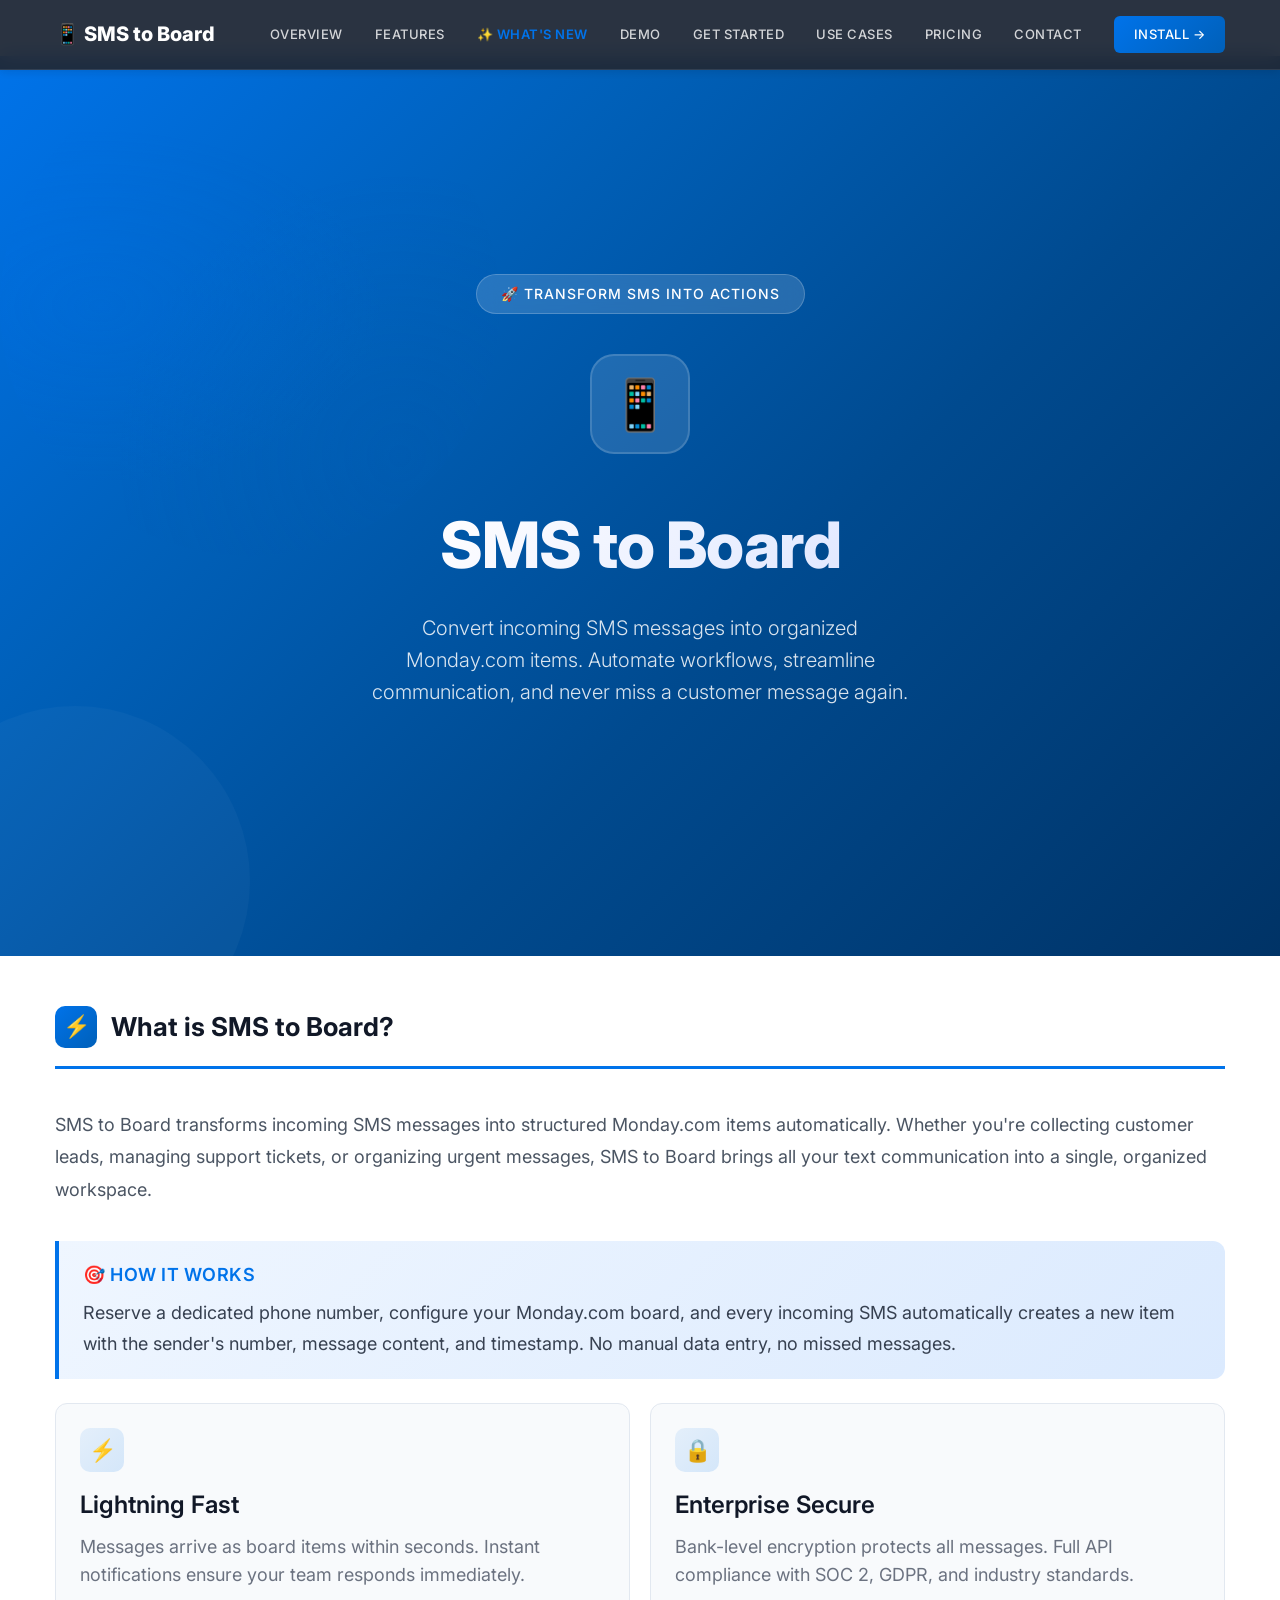
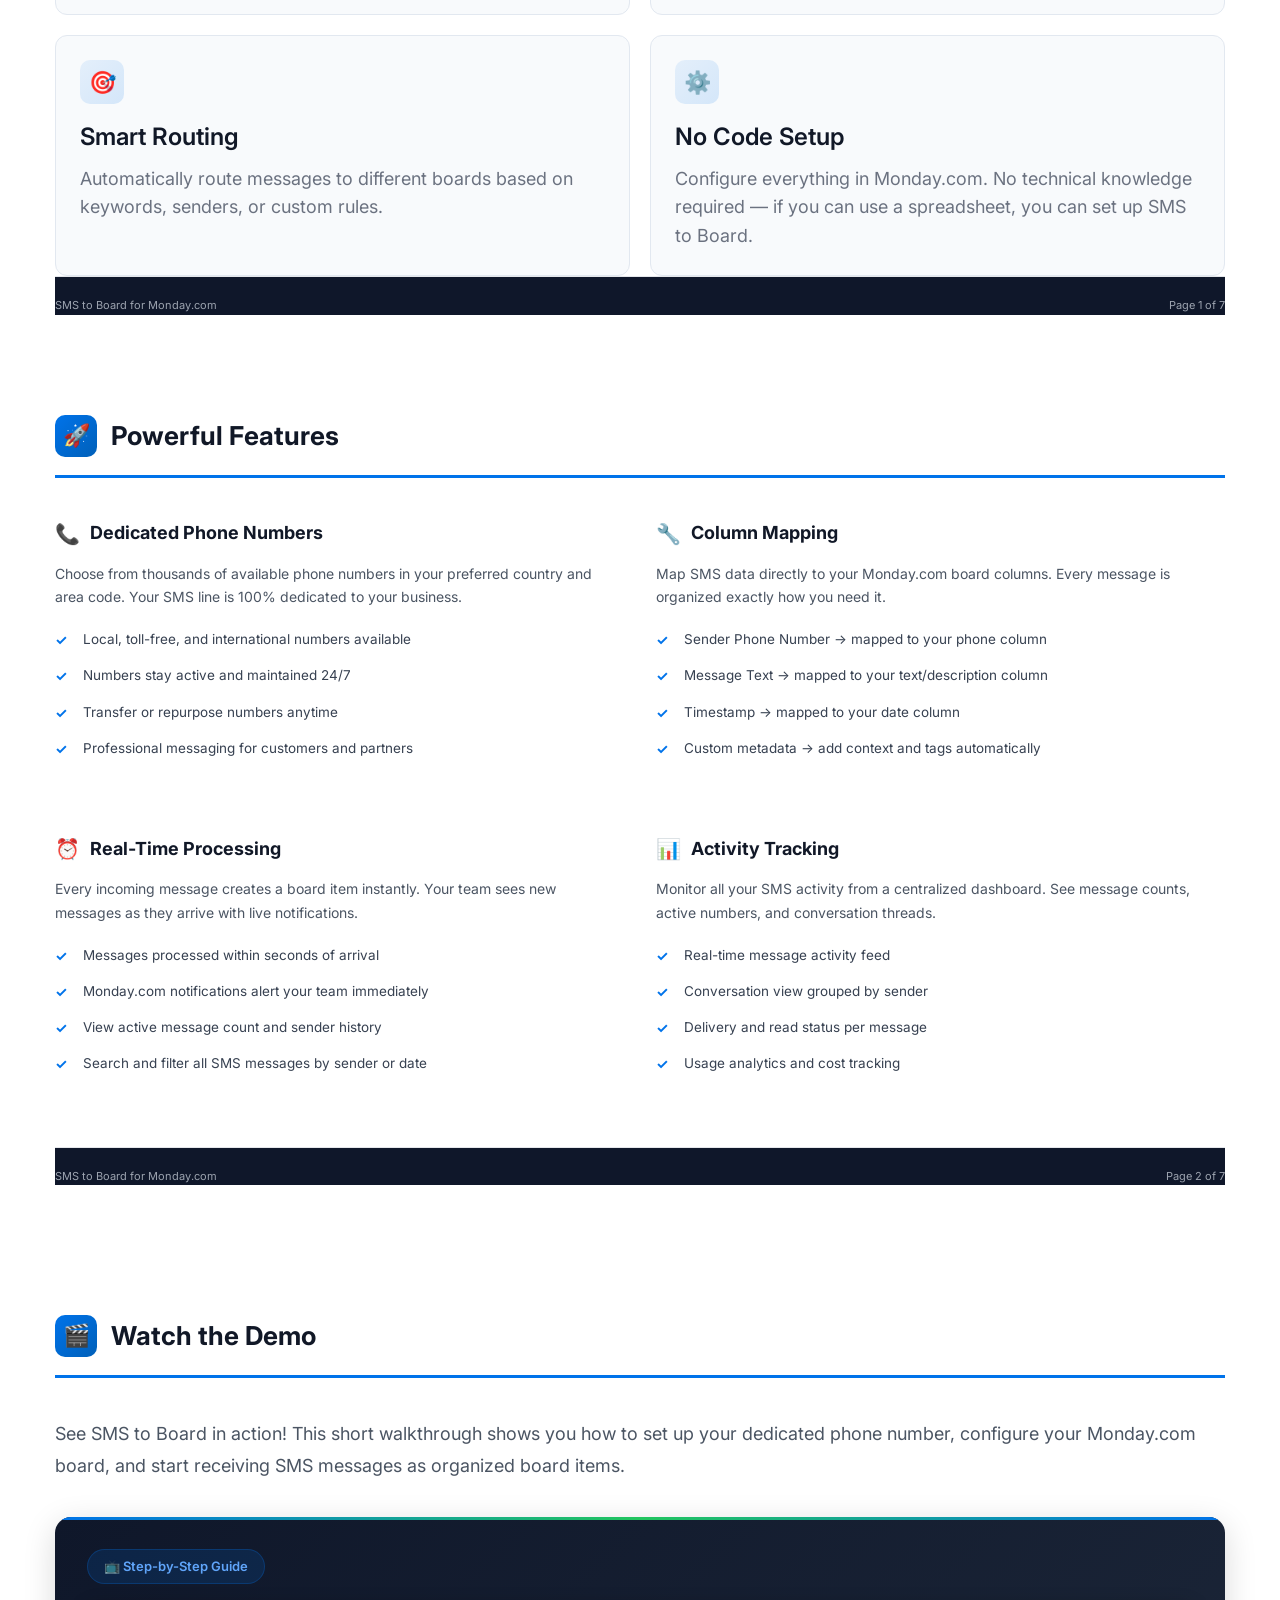
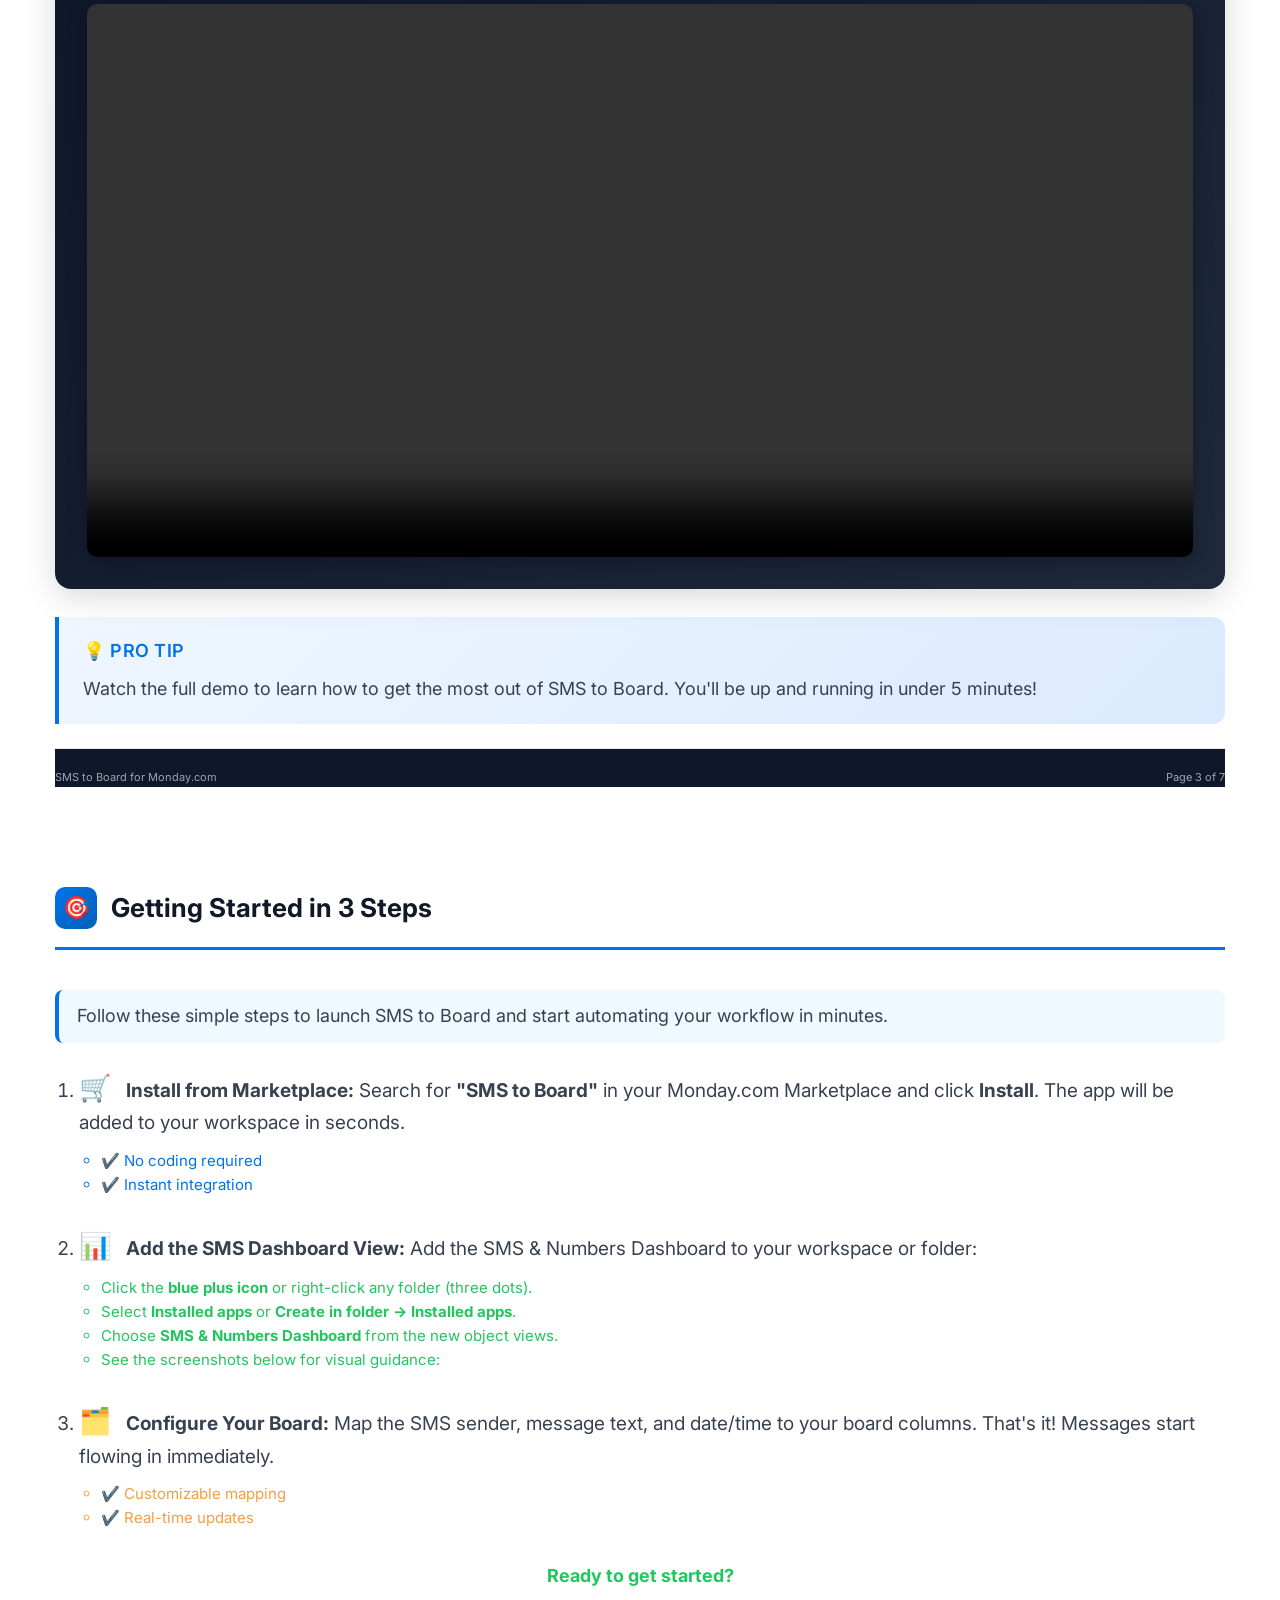
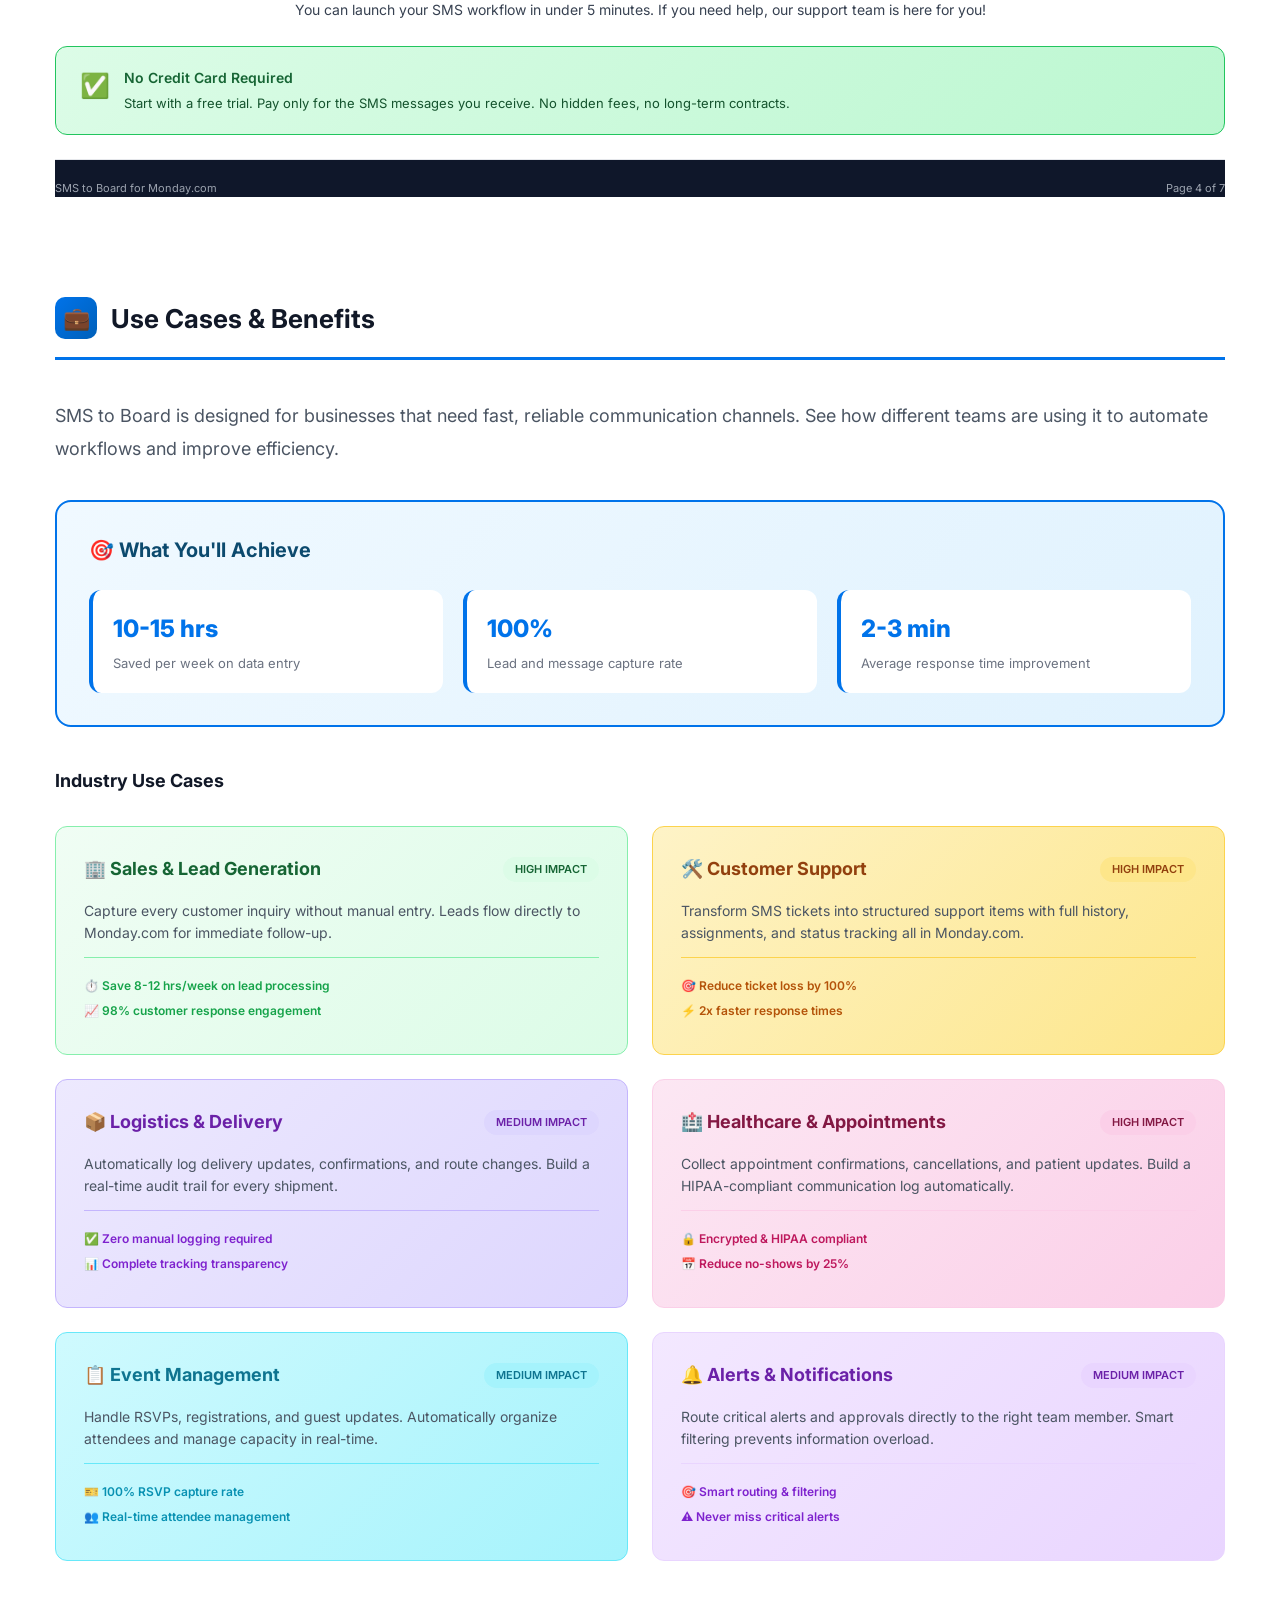
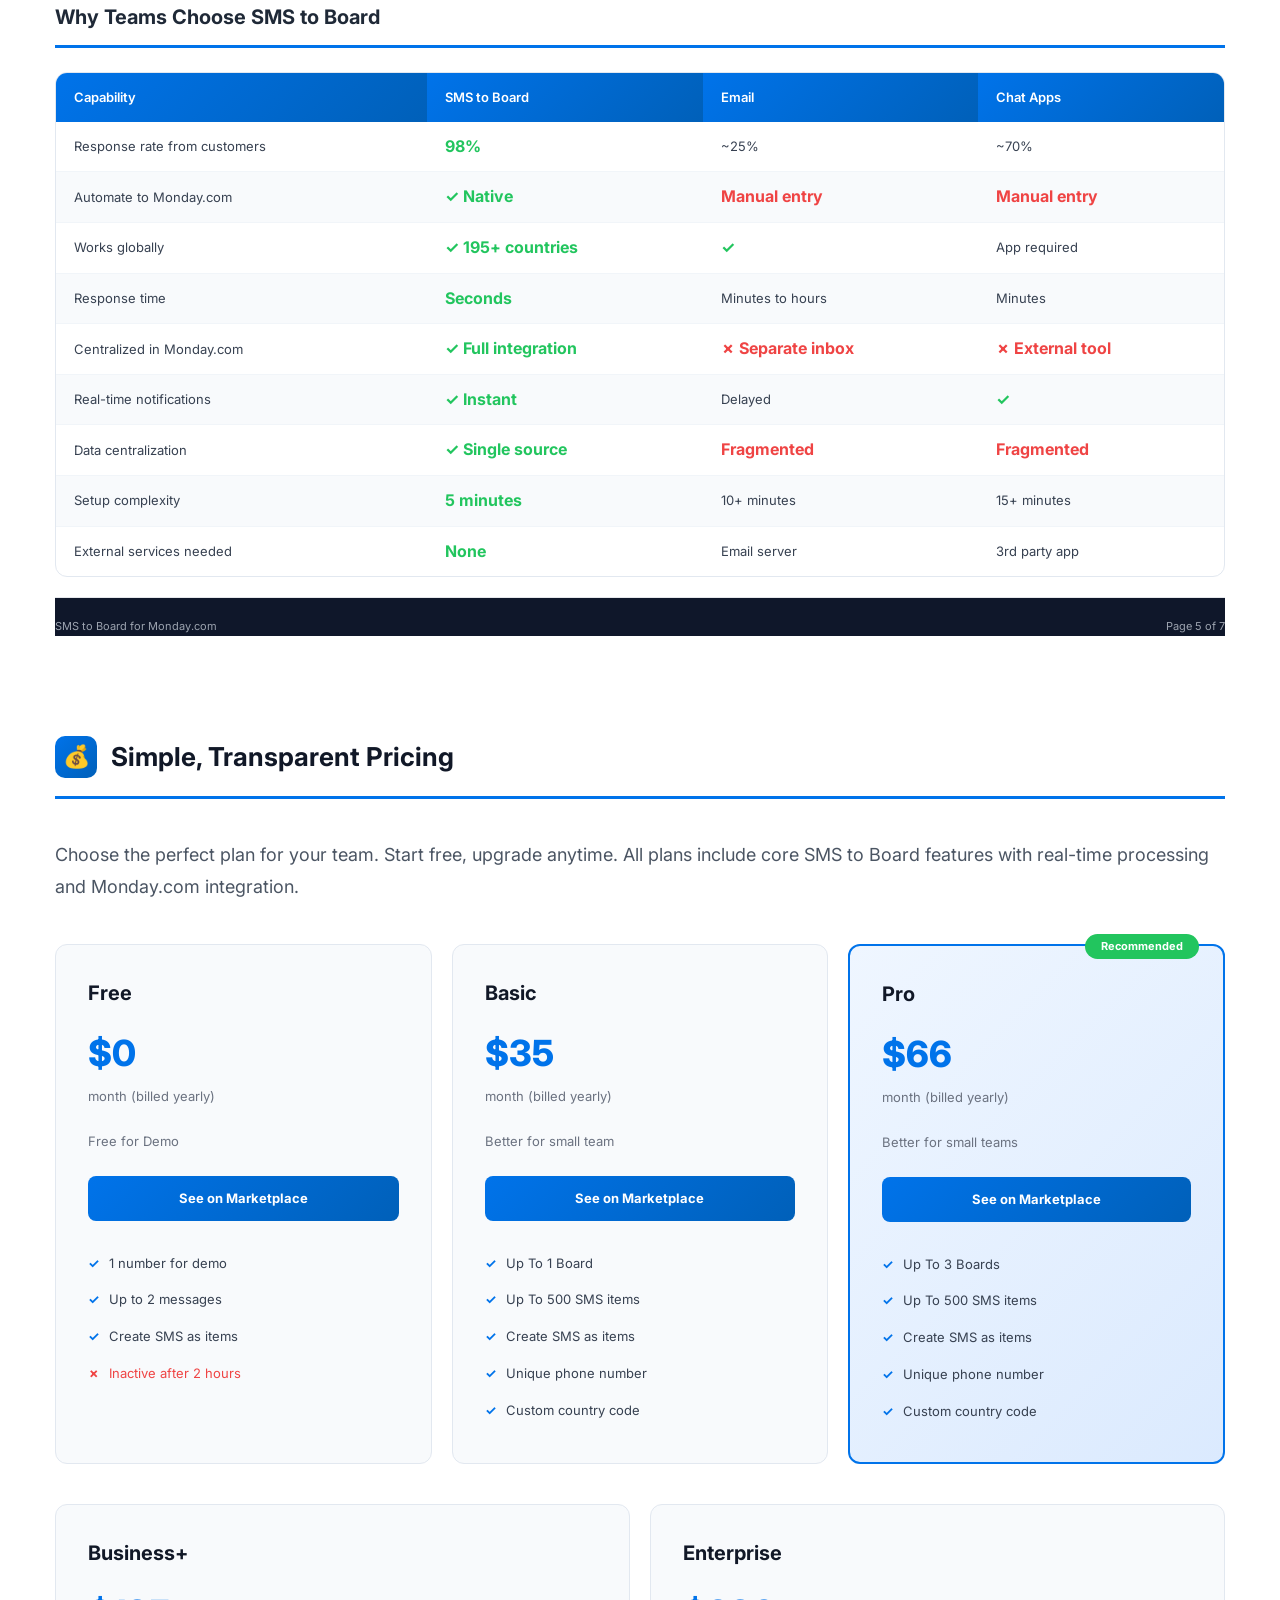
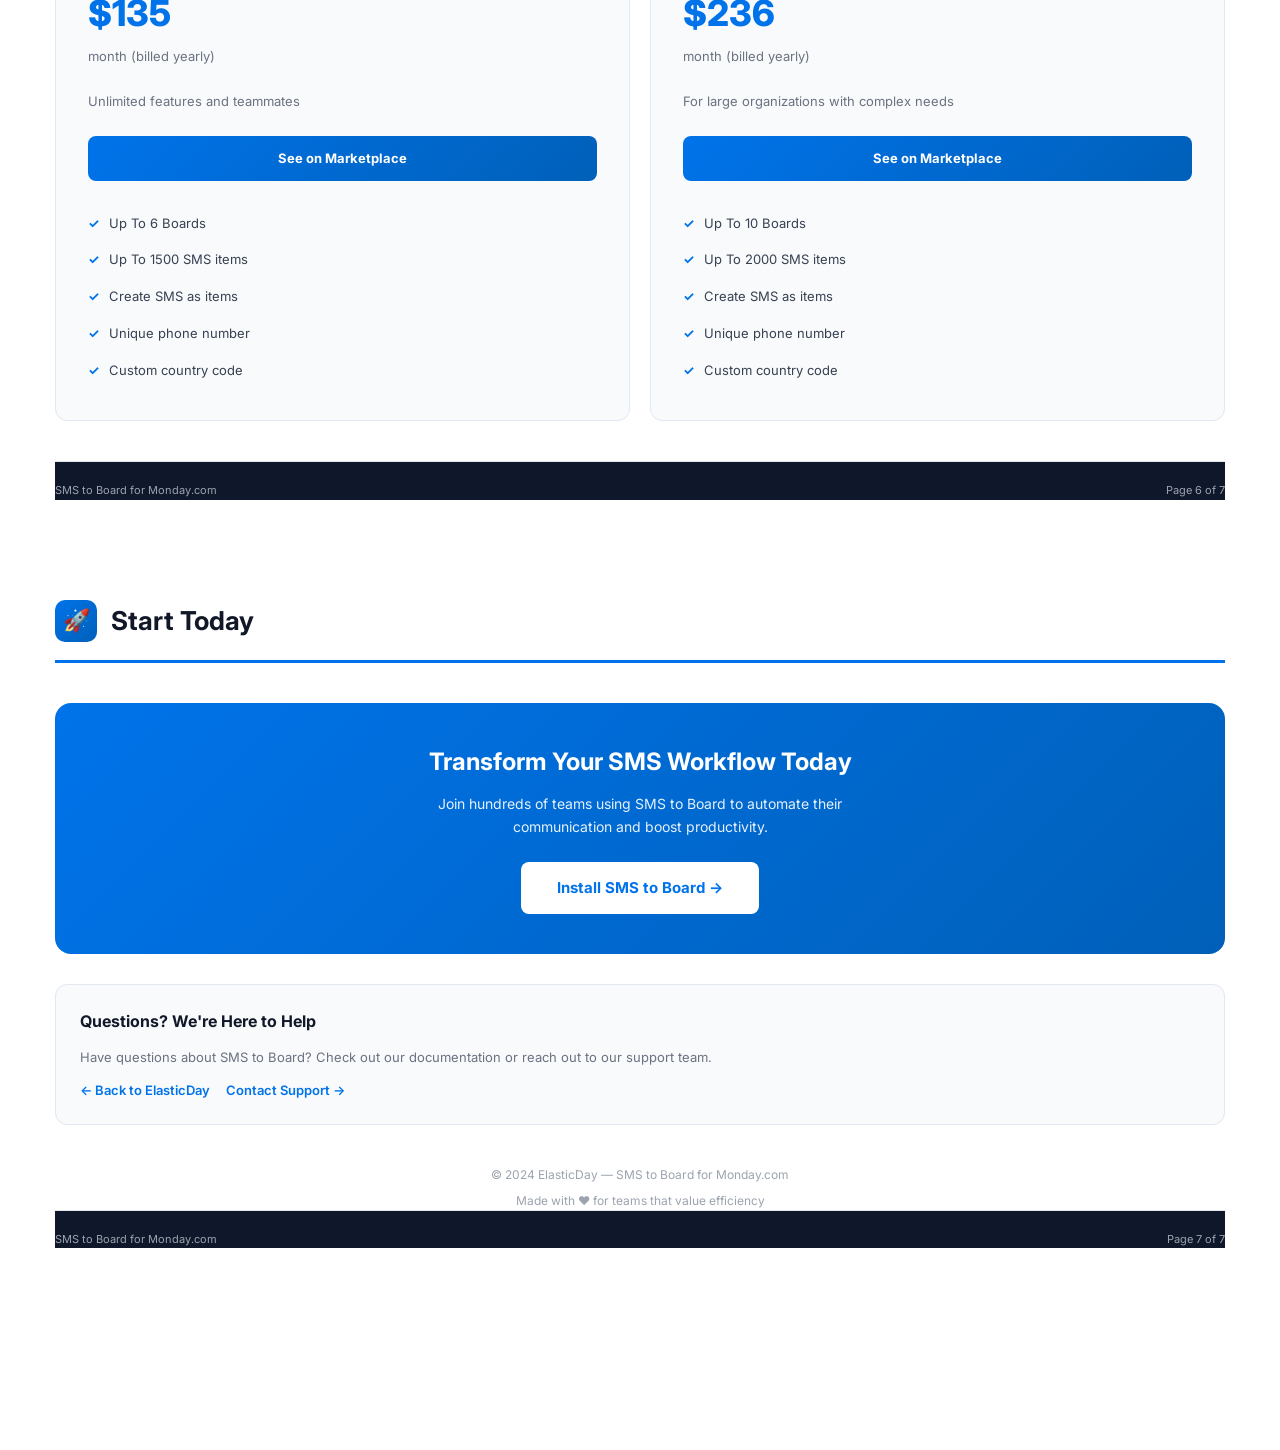
==== commit 7b2bec08: "fayez [ADD] add new feature page" ====
--- a/sms-to-board/index.html
+++ b/sms-to-board/index.html
@@ -21,6 +21,7 @@
         <nav class="nav-links">
             <a href="#overview">Overview</a>
             <a href="#features">Features</a>
+            <a href="features/" style="color:#0073ea;font-weight:600;">✨ What's New</a>
             <a href="#demo-video">Demo</a>
             <a href="#getting-started">Get Started</a>
             <a href="#use-cases">Use Cases</a>
--- a/css/styles.css
+++ b/css/styles.css
@@ -198,6 +198,8 @@
     border-radius: 12px;
     padding: 24px;
     transition: all 0.2s;
+    display: flex;
+    flex-direction: column;
 }
 
 .feature-card:hover {
@@ -228,6 +230,7 @@
     font-size: 18px;
     color: #6b7280;
     line-height: 1.6;
+    flex-grow: 1;
 }
 
 .feature-card .badge {
@@ -239,11 +242,189 @@
     padding: 3px 10px;
     border-radius: 20px;
     margin-top: 10px;
+    align-self: flex-start;
 }
 
 .feature-card .badge-new {
     background: #0073ea;
     color: white;
+}
+
+.feature-card--live {
+    border-color: #7c3aed30;
+    background: linear-gradient(135deg, #faf5ff 0%, #f5f3ff 100%);
+}
+
+.feature-card--live:hover {
+    border-color: #7c3aed;
+    box-shadow: 0 4px 16px rgba(124, 58, 237, 0.15);
+    transform: translateY(-2px);
+}
+
+.feature-card-icon--purple {
+    background: linear-gradient(135deg, #7c3aed20, #7c3aed35) !important;
+}
+
+.badge--live {
+    display: inline-flex;
+    align-items: center;
+    align-self: flex-start;
+    gap: 4px;
+    background: #d1fae5;
+    color: #065f46;
+    font-size: 11px;
+    font-weight: 700;
+    padding: 4px 10px;
+    border-radius: 20px;
+    margin-top: 10px;
+    letter-spacing: 0.3px;
+}
+
+.feature-card-actions {
+    display: flex;
+    gap: 10px;
+    margin-top: auto;
+    padding-top: 18px;
+}
+
+.btn-outline-purple {
+    flex: 1;
+    text-align: center;
+    padding: 9px 12px;
+    border-radius: 8px;
+    font-weight: 600;
+    font-size: 13px;
+    text-decoration: none;
+    border: 1.5px solid #7c3aed;
+    color: #7c3aed;
+    background: transparent;
+    transition: background 0.2s, color 0.2s;
+}
+
+.btn-outline-purple:hover {
+    background: #7c3aed;
+    color: white;
+}
+
+.btn-purple {
+    flex: 1;
+    text-align: center;
+    padding: 9px 12px;
+    border-radius: 8px;
+    font-weight: 600;
+    font-size: 13px;
+    text-decoration: none;
+    background: #7c3aed;
+    color: white;
+    border: 1.5px solid #7c3aed;
+    transition: background 0.2s, box-shadow 0.2s;
+}
+
+.btn-purple:hover {
+    background: #6d28d9;
+    box-shadow: 0 4px 12px rgba(124, 58, 237, 0.35);
+}
+
+.feature-card--teal {
+    border-color: #0d9488 !important;
+    background: linear-gradient(135deg, #f0fdfa 0%, #ccfbf1 100%) !important;
+}
+
+.feature-card--teal:hover {
+    border-color: #0d9488 !important;
+    box-shadow: 0 4px 16px rgba(13, 148, 136, 0.15) !important;
+}
+
+.feature-card-icon--teal {
+    background: linear-gradient(135deg, #0d948820, #0d948835) !important;
+}
+
+.btn-teal {
+    flex: 1;
+    text-align: center;
+    padding: 9px 12px;
+    border-radius: 8px;
+    font-weight: 600;
+    font-size: 13px;
+    text-decoration: none;
+    background: #0d9488;
+    color: white;
+    border: 1.5px solid #0d9488;
+    transition: background 0.2s, box-shadow 0.2s;
+}
+
+.btn-teal:hover {
+    background: #0f766e;
+    box-shadow: 0 4px 12px rgba(13, 148, 136, 0.35);
+}
+
+.btn-outline-teal {
+    flex: 1;
+    text-align: center;
+    padding: 9px 12px;
+    border-radius: 8px;
+    font-weight: 600;
+    font-size: 13px;
+    text-decoration: none;
+    border: 1.5px solid #0d9488;
+    color: #0d9488;
+    background: transparent;
+    transition: background 0.2s, color 0.2s;
+}
+
+.btn-outline-teal:hover {
+    background: #0d9488;
+    color: white;
+}
+
+/* ===== LET'S CHAT CARD (navy + orange) ===== */
+.feature-card--letschat {
+    border-color: #e07a5030;
+    background: linear-gradient(135deg, #fdf3ee 0%, #fde8d8 100%);
+}
+
+.feature-card--letschat:hover {
+    border-color: #e07a50;
+    box-shadow: 0 4px 16px rgba(224, 122, 80, 0.18);
+    transform: translateY(-2px);
+}
+
+.btn-outline-letschat {
+    flex: 1;
+    text-align: center;
+    padding: 9px 12px;
+    border-radius: 8px;
+    font-weight: 600;
+    font-size: 13px;
+    text-decoration: none;
+    border: 1.5px solid #364152;
+    color: #364152;
+    background: transparent;
+    transition: background 0.2s, color 0.2s;
+}
+
+.btn-outline-letschat:hover {
+    background: #364152;
+    color: white;
+}
+
+.btn-letschat {
+    flex: 1;
+    text-align: center;
+    padding: 9px 12px;
+    border-radius: 8px;
+    font-weight: 600;
+    font-size: 13px;
+    text-decoration: none;
+    background: linear-gradient(135deg, #e07a50, #c9673f);
+    color: white;
+    border: 1.5px solid #e07a50;
+    transition: opacity 0.2s, box-shadow 0.2s;
+}
+
+.btn-letschat:hover {
+    opacity: 0.9;
+    box-shadow: 0 4px 12px rgba(224, 122, 80, 0.4);
 }
 
 /* ===== FEATURE DETAIL SECTIONS ===== */
